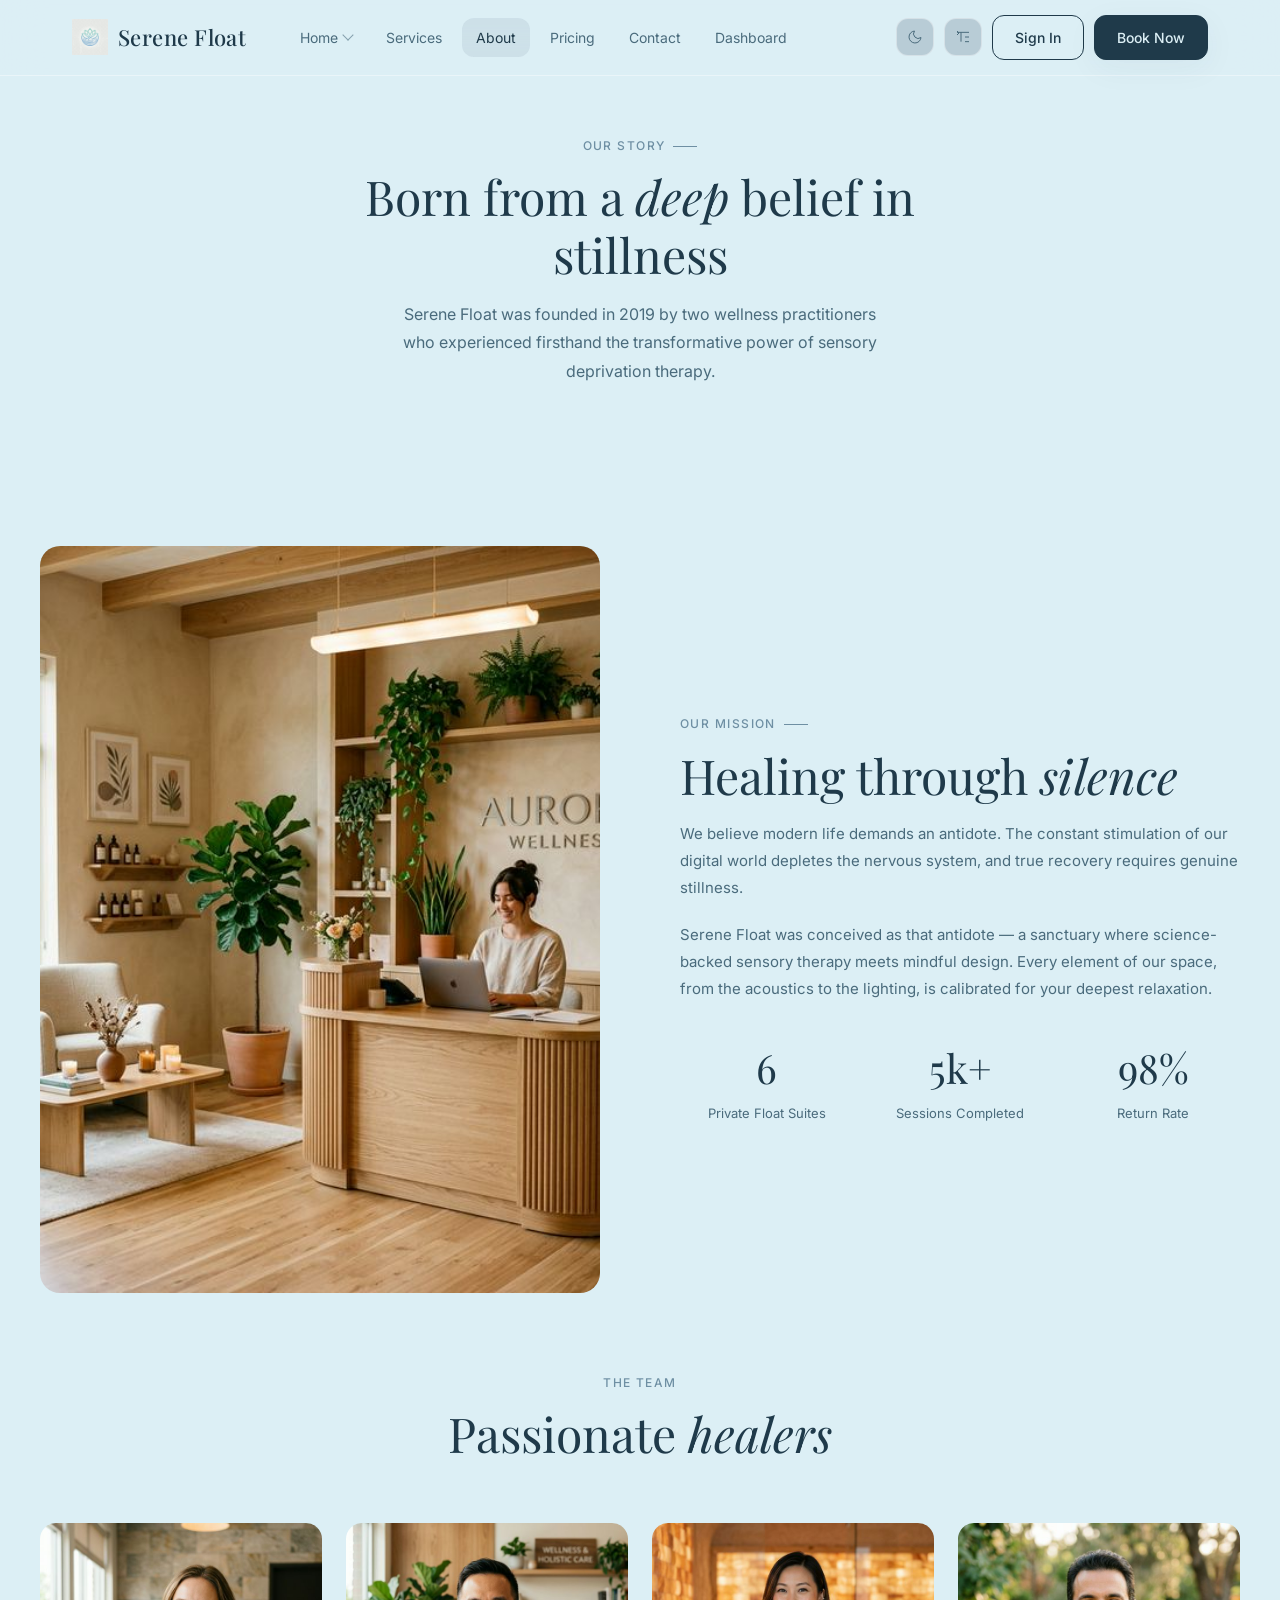
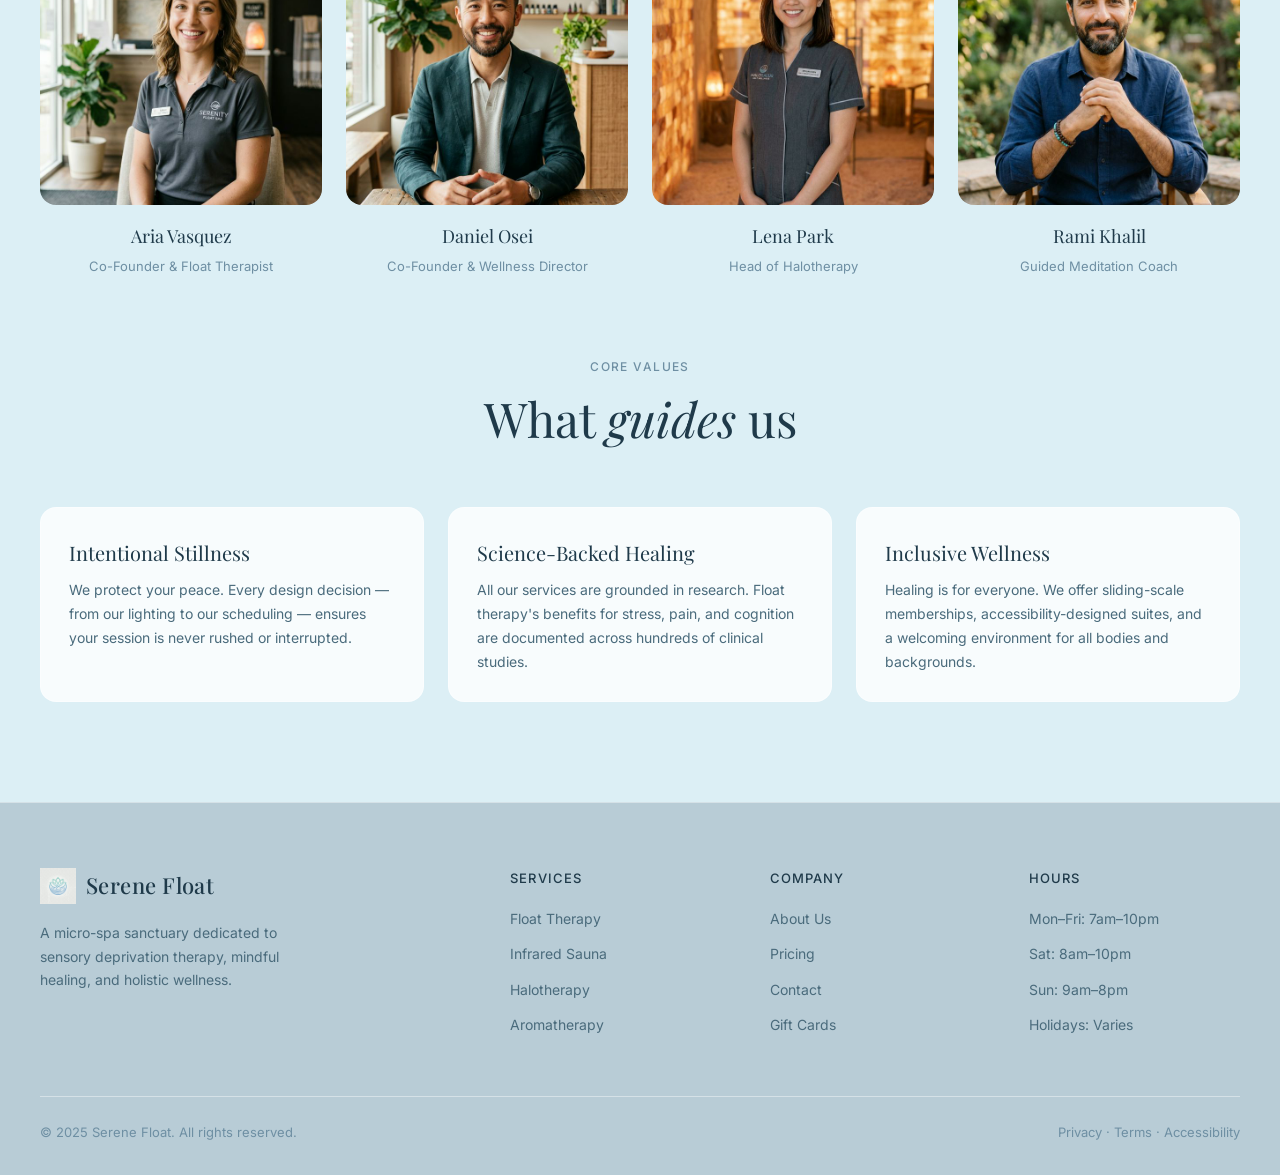
==== pages/about.html @ e2aed6a7 "first commit" ====
<!doctype html>
<html lang="en" data-theme="light" data-dir="ltr">
  <head>
    <meta charset="UTF-8" />
    <meta name="viewport" content="width=device-width, initial-scale=1.0" />
    <title>Serene Float — About</title>
    <link
      href="https://fonts.googleapis.com/css2?family=Playfair+Display:ital,wght@0,400;0,500;0,600;1,400&family=Inter:wght@300;400;500&family=Poppins:wght@300;400&display=swap"
      rel="stylesheet"
    />
    <link rel="stylesheet" href="../assets/css/style.css" />
    <link rel="stylesheet" href="../assets/css/dark-mode.css" />
    <link rel="stylesheet" href="../assets/css/rtl.css" />
  </head>
  <body>
    <header class="site-header" id="siteHeader">
      <nav class="nav-inner">
        <a class="logo" onclick="showPage('home')">
          <div class="logo-icon">
            <img src="../assets/images/logo.png" alt="Serene Float Logo" style="width: 100%; height: 100%; object-fit: contain;">
          </div>
          Serene Float
        </a>
        <div class="nav-links">
          <div class="nav-item dropdown">
            <a class="dropdown-toggle">Home</a>
            <div class="dropdown-menu">
              <a class="dropdown-link" href="../index.html">Home v1 (SPA)</a>
              <a class="dropdown-link" href="home-v2.html">Home v2 (Bento)</a>
            </div>
          </div>
          <a onclick="showPage('services')" data-page="services">Services</a>
          <a onclick="showPage('about')"class="active" data-page="about">About</a>
          <a onclick="showPage('pricing')" data-page="pricing">Pricing</a>
          <a onclick="showPage('contact')" data-page="contact">Contact</a>
          <a onclick="showPage('dashboard')" data-page="dashboard">Dashboard</a>
          <div class="mobile-nav-btns">
            <button onclick="showPage('auth-login')" class="btn btn-secondary">
              Sign In
            </button>
            <button onclick="showPage('auth-signup')" class="btn btn-primary">
              Book Now
            </button>
          </div>
        </div>
        <div class="nav-actions">
          <button
            class="icon-btn"
            onclick="toggleTheme()"
            title="Toggle theme"
            id="themeBtn"
          >
            <svg
              id="themeIcon"
              viewBox="0 0 24 24"
              fill="none"
              stroke="currentColor"
              stroke-width="1.5"
            >
              <path d="M21 12.79A9 9 0 1111.21 3 7 7 0 0021 12.79z" />
            </svg>
          </button>
          <button
            class="icon-btn"
            onclick="toggleRTL()"
            title="Toggle RTL"
            id="rtlBtn"
          >
            <svg
              viewBox="0 0 24 24"
              fill="none"
              stroke="currentColor"
              stroke-width="1.5"
            >
              <path d="M3 5h12M9 5v14M3 9l3-3-3-3M15 5h6M15 19h6M15 12h6" />
            </svg>
          </button>
          <a onclick="showPage('auth-login')" class="btn btn-secondary"
            >Sign In</a
          >
          <a onclick="showPage('auth-signup')" class="btn btn-primary"
            >Book Now</a
          >
        </div>
      </nav>
    </header>
    <div id="about" class="page active">
      <div class="page-hero">
        <div class="page-hero-inner">
          <div class="section-label" style="justify-content: center">
            Our Story
          </div>
          <h1 class="section-title">
            Born from a <em>deep</em> belief in stillness
          </h1>
          <p class="section-sub" style="margin: 0 auto">
            Serene Float was founded in 2019 by two wellness practitioners who
            experienced firsthand the transformative power of sensory
            deprivation therapy.
          </p>
        </div>
      </div>
      <section class="section">
        <div class="section-inner">
          <div class="about-story">
            <div class="about-image" style="background: none">
              <img
                src="../assets/images/about_story.png"
                alt="Reception Area"
                style="width: 100%; height: 100%; object-fit: cover"
              />
            </div>
            <div>
              <div class="section-label">Our Mission</div>
              <h2 class="section-title">Healing through <em>silence</em></h2>
              <p
                style="
                  color: var(--text-muted);
                  line-height: 1.8;
                  margin-bottom: 20px;
                "
              >
                We believe modern life demands an antidote. The constant
                stimulation of our digital world depletes the nervous system,
                and true recovery requires genuine stillness.
              </p>
              <p
                style="
                  color: var(--text-muted);
                  line-height: 1.8;
                  margin-bottom: 32px;
                "
              >
                Serene Float was conceived as that antidote — a sanctuary where
                science-backed sensory therapy meets mindful design. Every
                element of our space, from the acoustics to the lighting, is
                calibrated for your deepest relaxation.
              </p>
              <div
                style="
                  display: grid;
                  grid-template-columns: repeat(3, 1fr);
                  gap: 20px;
                "
              >
                <div style="text-align: center">
                  <div
                    style="
                      font-family: var(--font-display);
                      font-size: 40px;
                      color: var(--primary);
                    "
                  >
                    6
                  </div>
                  <div style="font-size: 13px; color: var(--text-muted)">
                    Private Float Suites
                  </div>
                </div>
                <div style="text-align: center">
                  <div
                    style="
                      font-family: var(--font-display);
                      font-size: 40px;
                      color: var(--primary);
                    "
                  >
                    5k+
                  </div>
                  <div style="font-size: 13px; color: var(--text-muted)">
                    Sessions Completed
                  </div>
                </div>
                <div style="text-align: center">
                  <div
                    style="
                      font-family: var(--font-display);
                      font-size: 40px;
                      color: var(--primary);
                    "
                  >
                    98%
                  </div>
                  <div style="font-size: 13px; color: var(--text-muted)">
                    Return Rate
                  </div>
                </div>
              </div>
            </div>
          </div>
          <!-- TEAM -->
          <div style="margin-top: 80px">
            <div class="section-header center">
              <div class="section-label">The Team</div>
              <h2 class="section-title">Passionate <em>healers</em></h2>
            </div>
            <div class="team-grid">
              <div class="team-card">
                <div class="team-avatar" style="background: none">
                  <img
                    src="../assets/images/team_aria.png"
                    alt="Aria Vasquez"
                    style="width: 100%; height: 100%; object-fit: cover"
                  />
                </div>
                <h4>Aria Vasquez</h4>
                <p>Co-Founder & Float Therapist</p>
              </div>
              <div class="team-card">
                <div class="team-avatar" style="background: none">
                  <img
                    src="../assets/images/team_daniel.png"
                    alt="Daniel Osei"
                    style="width: 100%; height: 100%; object-fit: cover"
                  />
                </div>
                <h4>Daniel Osei</h4>
                <p>Co-Founder & Wellness Director</p>
              </div>
              <div class="team-card">
                <div class="team-avatar" style="background: none">
                  <img
                    src="../assets/images/team_lena.png"
                    alt="Lena Park"
                    style="width: 100%; height: 100%; object-fit: cover"
                  />
                </div>
                <h4>Lena Park</h4>
                <p>Head of Halotherapy</p>
              </div>
              <div class="team-card">
                <div class="team-avatar" style="background: none">
                  <img
                    src="../assets/images/team_rami.png"
                    alt="Rami Khalil"
                    style="width: 100%; height: 100%; object-fit: cover"
                  />
                </div>
                <h4>Rami Khalil</h4>
                <p>Guided Meditation Coach</p>
              </div>
            </div>
          </div>
          <!-- VALUES -->
          <div style="margin-top: 80px">
            <div class="section-header center">
              <div class="section-label">Core Values</div>
              <h2 class="section-title">What <em>guides</em> us</h2>
            </div>
            <div class="values-grid">
              <div class="value-card">
                <h4>Intentional Stillness</h4>
                <p>
                  We protect your peace. Every design decision — from our
                  lighting to our scheduling — ensures your session is never
                  rushed or interrupted.
                </p>
              </div>
              <div class="value-card">
                <h4>Science-Backed Healing</h4>
                <p>
                  All our services are grounded in research. Float therapy's
                  benefits for stress, pain, and cognition are documented across
                  hundreds of clinical studies.
                </p>
              </div>
              <div class="value-card">
                <h4>Inclusive Wellness</h4>
                <p>
                  Healing is for everyone. We offer sliding-scale memberships,
                  accessibility-designed suites, and a welcoming environment for
                  all bodies and backgrounds.
                </p>
              </div>
            </div>
          </div>
        </div>
      </section>
    </div>
    <footer class="site-footer">
      <div class="footer-inner">
        <div class="footer-grid">
          <div class="footer-brand">
            <div class="logo">
              <div class="logo-icon">
                <a href="../index.html">
                  <img src="../assets/images/logo.png" alt="Serene Float Logo" style="width: 100%; height: 100%; object-fit: contain;">
                </a>
              </div>
              Serene Float
            </div>
            <p>
              A micro-spa sanctuary dedicated to sensory deprivation therapy,
              mindful healing, and holistic wellness.
            </p>
          </div>
          <div class="footer-col">
            <h5>Services</h5>
            <ul>
              <li><a onclick="showPage('services')">Float Therapy</a></li>
              <li><a onclick="showPage('services')">Infrared Sauna</a></li>
              <li><a onclick="showPage('services')">Halotherapy</a></li>
              <li><a onclick="showPage('services')">Aromatherapy</a></li>
            </ul>
          </div>
          <div class="footer-col">
            <h5>Company</h5>
            <ul>
              <li><a onclick="showPage('about')">About Us</a></li>
              <li><a onclick="showPage('pricing')">Pricing</a></li>
              <li><a onclick="showPage('contact')">Contact</a></li>
              <li><a href="#">Gift Cards</a></li>
            </ul>
          </div>
          <div class="footer-col">
            <h5>Hours</h5>
            <ul>
              <li><a href="#">Mon–Fri: 7am–10pm</a></li>
              <li><a href="#">Sat: 8am–10pm</a></li>
              <li><a href="#">Sun: 9am–8pm</a></li>
              <li><a href="#">Holidays: Varies</a></li>
            </ul>
          </div>
        </div>
        <div class="footer-bottom">
          <p>© 2025 Serene Float. All rights reserved.</p>
          <p style="font-size: 13px; color: var(--text-light)">
            Privacy · Terms · Accessibility
          </p>
        </div>
      </div>
    </footer>

    <script src="../assets/js/main.js"></script>
  </body>
</html>
---- assets/css/style.css ----
/* =========================================
   CSS VARIABLES & RESET
   ========================================= */
:root {
  --primary: #1f3a4a;
  --primary-dark: #0f2027;
  --secondary: #6e8fa3;
  --secondary-light: #b8ccd6;
  --accent-glow: #5fa8d3;
  --bg: #dceff5;
  --bg-alt: #b8ccd6;
  --surface: rgba(255, 255, 255, 0.788);
  --text: #1f3a4a;
  --text-muted: #4a6b7c;
  --text-light: #6e8fa3;
  --border: rgba(255, 255, 255, 0.4);
  --success: #9caf9c;
  --warning: #c7c9c7;
  --error: #c0645a;
  --radius: 16px;
  --radius-sm: 12px;
  --shadow: 0 8px 32px rgba(31, 58, 74, 0.05);
  --shadow-lg: 0 16px 48px rgba(31, 58, 74, 0.1);
  --glow: 0 0 20px rgba(95, 168, 211, 0.6);
  --transition: all 0.6s cubic-bezier(0.25, 0.8, 0.25, 1);
  --font-display: "Playfair Display", serif;
  --font-body: "Inter", sans-serif;
  --nav-h: 76px;
}

*,
*::before,
*::after {
  box-sizing: border-box;
  margin: 0;
  padding: 0;
}
html {
  scroll-behavior: smooth;
}
body {
  font-family: var(--font-body);
  background: var(--bg);
  color: var(--text);
  font-size: 15px;
  line-height: 1.7;
  transition:
    background 0.3s ease,
    color 0.3s ease;
}
img {
  display: block;
  max-width: 100%;
}
a {
  text-decoration: none;
  color: inherit;
}
ul {
  list-style: none;
}
button {
  font-family: var(--font-body);
  cursor: pointer;
  border: none;
  background: none;
}

/* =========================================
   PAGE SYSTEM
   ========================================= */
.page {
  display: none;
}
.page.active {
  display: block;
}
#auth-login.page.active,
#auth-signup.page.active,
#dashboard.page.active {
  display: flex;
}

/* =========================================
   HEADER & NAV
   ========================================= */
.site-header {
  position: fixed;
  top: 0;
  left: 0;
  right: 0;
  z-index: 100;
  height: var(--nav-h);
  background: var(--bg);
  border-bottom: 1px solid var(--border);
  display: flex;
  align-items: center;
  transition: var(--transition);
}
.site-header.scrolled {
  box-shadow: var(--shadow);
}
.nav-inner {
  max-width: 1200px;
  margin: 0 auto;
  padding: 0 32px;
  width: 100%;
  display: flex;
  align-items: center;
  gap: 40px;
}
.logo {
  display: flex;
  align-items: center;
  gap: 10px;
  font-family: var(--font-display);
  font-size: 22px;
  font-weight: 500;
  letter-spacing: 0.02em;
  color: var(--primary);
  white-space: nowrap;
}
.logo-icon {
  width: 36px;
  height: 36px;
  display: flex;
  align-items: center;
  justify-content: center;
  overflow: hidden;
}
.logo-icon svg {
  width: 20px;
  height: 20px;
  fill: white;
}
.nav-links {
  display: flex;
  align-items: center;
  gap: 6px;
  flex: 1;
}
.nav-links a {
  font-size: 14px;
  font-weight: 400;
  color: var(--text-muted);
  padding: 8px 14px;
  border-radius: var(--radius-sm);
  transition: var(--transition);
}
.nav-links a:hover,
.nav-links a.active {
  color: var(--primary);
  background: color-mix(in srgb, var(--primary) 8%, transparent);
}
.nav-actions {
  display: flex;
  align-items: center;
  gap: 10px;
  margin-left: auto;
}
.icon-btn {
  width: 38px;
  height: 38px;
  border-radius: var(--radius-sm);
  display: flex;
  align-items: center;
  justify-content: center;
  background: var(--bg-alt);
  border: 1px solid var(--border);
  color: var(--text-muted);
  transition: var(--transition);
  cursor: pointer;
}
.icon-btn:hover {
  color: var(--primary);
  border-color: var(--primary);
}
.icon-btn svg {
  width: 16px;
  height: 16px;
}
.btn {
  display: inline-flex;
  align-items: center;
  justify-content: center;
  gap: 8px;
  padding: 10px 22px;
  border-radius: var(--radius-sm);
  font-size: 14px;
  font-weight: 500;
  transition: var(--transition);
  cursor: pointer;
  white-space: nowrap;
}
.btn-primary {
  background: var(--primary);
  color: var(--bg);
  border: 1.5px solid var(--primary);
}
.btn-primary:hover {
  background: var(--primary-dark);
  border-color: var(--primary-dark);
  transform: translateY(-1px);
  box-shadow: 0 4px 16px color-mix(in srgb, var(--primary) 35%, transparent);
}
.btn-secondary {
  background: transparent;
  color: var(--primary);
  border: 1.5px solid var(--primary);
}
.btn-secondary:hover {
  background: color-mix(in srgb, var(--primary) 8%, transparent);
}

/* =========================================
   HERO
   ========================================= */
.hero {
  min-height: 100vh;
  display: flex;
  align-items: center;
  padding: calc(var(--nav-h) + 60px) 32px 80px;
  background: var(--bg);
  position: relative;
  overflow: hidden;
}
.hero::before {
  content: "";
  position: absolute;
  top: 0;
  right: 0;
  width: 55%;
  height: 100%;
  background: linear-gradient(
    135deg,
    color-mix(in srgb, var(--primary) 12%, transparent),
    color-mix(in srgb, var(--secondary) 8%, transparent)
  );
  clip-path: polygon(12% 0, 100% 0, 100% 100%, 0% 100%);
}
.hero-inner {
  max-width: 1200px;
  margin: 0 auto;
  width: 100%;
  display: grid;
  grid-template-columns: 1fr 1fr;
  gap: 80px;
  align-items: center;
  position: relative;
  z-index: 1;
}
.hero-label {
  display: inline-flex;
  align-items: center;
  gap: 8px;
  font-size: 12px;
  font-weight: 500;
  letter-spacing: 0.12em;
  text-transform: uppercase;
  color: var(--secondary);
  margin-bottom: 20px;
}
.hero-label::before {
  content: "";
  width: 24px;
  height: 1px;
  background: var(--secondary);
}
.hero h1 {
  font-family: var(--font-display);
  font-size: clamp(42px, 5vw, 68px);
  font-weight: 300;
  line-height: 1.1;
  letter-spacing: -0.01em;
  color: var(--text);
  margin-bottom: 24px;
}
.hero h1 em {
  font-style: italic;
  color: var(--primary);
}
.hero-desc {
  font-size: 16px;
  color: var(--text-muted);
  line-height: 1.8;
  max-width: 420px;
  margin-bottom: 36px;
}
.hero-actions {
  display: flex;
  gap: 12px;
  align-items: center;
}
.hero-visual {
  position: relative;
  display: flex;
  align-items: center;
  justify-content: center;
}
.float-pod {
  width: 100%;
  max-width: 480px;
  aspect-ratio: 4/3;
  border-radius: 24px;
  overflow: hidden;
  position: relative;
  box-shadow: var(--shadow-lg);
}
.float-pod-img {
  width: 100%;
  height: 100%;
  background: linear-gradient(
    160deg,
    #2c5f5f 0%,
    #4a7c7e 40%,
    #6ba3a5 70%,
    #c9a96e 100%
  );
  display: flex;
  align-items: center;
  justify-content: center;
}
.float-pod-img .pod-illustration {
  text-align: center;
  color: white;
}
.float-pod-img .pod-illustration svg {
  width: 80px;
  height: 80px;
  opacity: 0.9;
}
.float-pod-img .pod-illustration p {
  font-family: var(--font-display);
  font-size: 18px;
  margin-top: 12px;
  opacity: 0.85;
}
.hero-stats {
  position: absolute;
  bottom: -20px;
  left: -30px;
  background: var(--surface);
  border-radius: var(--radius);
  padding: 16px 20px;
  box-shadow: var(--shadow-lg);
  border: 1px solid var(--border);
  display: flex;
  gap: 24px;
}
.stat-item {
  text-align: center;
}
.stat-val {
  font-family: var(--font-display);
  font-size: 28px;
  font-weight: 500;
  color: var(--primary);
}
.stat-label {
  font-size: 11px;
  text-transform: uppercase;
  letter-spacing: 0.08em;
  color: var(--text-light);
}

/* =========================================
   SECTION COMMONS
   ========================================= */
.section {
  padding: 100px 32px;
}
.section-inner {
  max-width: 1200px;
  margin: 0 auto;
}
.section-label {
  font-size: 12px;
  font-weight: 500;
  letter-spacing: 0.12em;
  text-transform: uppercase;
  color: var(--secondary);
  margin-bottom: 12px;
  display: flex;
  align-items: center;
  gap: 8px;
}
.section-label::after {
  content: "";
  flex: 0 0 24px;
  height: 1px;
  background: var(--secondary);
}
.section-title {
  font-family: var(--font-display);
  font-size: clamp(30px, 4vw, 48px);
  font-weight: 300;
  line-height: 1.2;
  color: var(--text);
  margin-bottom: 16px;
}
.section-title em {
  font-style: italic;
  color: var(--primary);
}
.section-sub {
  font-size: 16px;
  color: var(--text-muted);
  max-width: 500px;
  line-height: 1.8;
}
.section-header {
  margin-bottom: 60px;
}
.section-header.center {
  text-align: center;
}
.section-header.center .section-label {
  justify-content: center;
}
.section-header.center .section-label::after {
  display: none;
}
.section-header.center .section-sub {
  margin: 0 auto;
}

/* =========================================
   SERVICES
   ========================================= */
.services-bg {
  background: var(--bg-alt);
}
.services-grid {
  display: grid;
  grid-template-columns: repeat(3, 1fr);
  gap: 24px;
}
.service-card {
  background: var(--surface);
  border-radius: var(--radius);
  padding: 36px 28px;
  border: 1px solid var(--border);
  transition: var(--transition);
  cursor: default;
}
.service-card:hover {
  transform: translateY(-4px);
  box-shadow: var(--shadow-lg);
  border-color: var(--primary);
}
.service-icon {
  width: 52px;
  height: 52px;
  border-radius: var(--radius-sm);
  background: color-mix(in srgb, var(--primary) 12%, transparent);
  display: flex;
  align-items: center;
  justify-content: center;
  margin-bottom: 20px;
}
.service-icon svg {
  width: 24px;
  height: 24px;
  stroke: var(--primary);
  fill: none;
  stroke-width: 1.5;
}
.service-card h3 {
  font-family: var(--font-display);
  font-size: 22px;
  font-weight: 400;
  margin-bottom: 10px;
}
.service-card p {
  font-size: 14px;
  color: var(--text-muted);
  line-height: 1.7;
  margin-bottom: 20px;
}
.service-price {
  font-family: var(--font-display);
  font-size: 26px;
  color: var(--primary);
}
.service-price span {
  font-family: var(--font-body);
  font-size: 13px;
  color: var(--text-light);
}

/* =========================================
   BENEFITS / HOW IT WORKS
   ========================================= */
.how-inner {
  display: grid;
  grid-template-columns: 1fr 1fr;
  gap: 80px;
  align-items: center;
}
.how-visual {
  position: relative;
}
.how-image {
  width: 100%;
  border-radius: 20px;
  overflow: hidden;
  background: linear-gradient(160deg, #1a3d3d, #4a7c7e, #7ab5b7);
  aspect-ratio: 3/4;
  display: flex;
  align-items: center;
  justify-content: center;
}
.how-image-inner {
  text-align: center;
  color: white;
}
.how-image-inner svg {
  width: 60px;
  height: 60px;
  opacity: 0.85;
}
.how-steps {
  display: flex;
  flex-direction: column;
  gap: 32px;
}
.step {
  display: flex;
  gap: 20px;
  align-items: flex-start;
}
.step-num {
  flex-shrink: 0;
  width: 40px;
  height: 40px;
  border-radius: 50%;
  background: var(--primary);
  color: var(--bg);
  display: flex;
  align-items: center;
  justify-content: center;
  font-family: var(--font-display);
  font-size: 18px;
  font-weight: 500;
}
.step-content h4 {
  font-family: var(--font-display);
  font-size: 20px;
  font-weight: 400;
  margin-bottom: 6px;
}
.step-content p {
  font-size: 14px;
  color: var(--text-muted);
  line-height: 1.7;
}

/* =========================================
   PRICING
   ========================================= */
.pricing-bg {
  background: var(--bg-alt);
}
.pricing-grid {
  display: grid;
  grid-template-columns: repeat(3, 1fr);
  gap: 24px;
}
.pricing-card {
  background: var(--surface);
  border-radius: var(--radius);
  padding: 40px 32px;
  border: 1px solid var(--border);
  transition: var(--transition);
  display: flex;
  flex-direction: column;
}
.pricing-card.popular {
  border-color: var(--primary);
  box-shadow:
    0 0 0 1px var(--primary),
    var(--shadow-lg);
  position: relative;
}
.popular-badge {
  position: absolute;
  top: -14px;
  left: 50%;
  transform: translateX(-50%);
  background: var(--primary);
  color: white;
  font-size: 11px;
  font-weight: 500;
  letter-spacing: 0.1em;
  text-transform: uppercase;
  padding: 5px 16px;
  border-radius: 20px;
}
.pricing-name {
  font-size: 13px;
  font-weight: 500;
  letter-spacing: 0.1em;
  text-transform: uppercase;
  color: var(--text-muted);
  margin-bottom: 12px;
}
.pricing-price {
  font-family: var(--font-display);
  font-size: 52px;
  font-weight: 300;
  color: var(--text);
  margin-bottom: 4px;
}
.pricing-price sup {
  font-size: 22px;
  vertical-align: top;
  margin-top: 12px;
  color: var(--text-muted);
}
.pricing-period {
  font-size: 13px;
  color: var(--text-light);
  margin-bottom: 28px;
}
.pricing-features {
  list-style: none;
  flex: 1;
  margin-bottom: 32px;
  display: flex;
  flex-direction: column;
  gap: 12px;
}
.pricing-features li {
  display: flex;
  gap: 10px;
  align-items: flex-start;
  font-size: 14px;
  color: var(--text-muted);
}
.pricing-features li svg {
  flex-shrink: 0;
  width: 16px;
  height: 16px;
  stroke: var(--primary);
  fill: none;
  stroke-width: 2;
  margin-top: 3px;
}
.pricing-card .btn {
  width: 100%;
}

/* =========================================
   TESTIMONIALS
   ========================================= */
.testimonials-grid {
  display: grid;
  grid-template-columns: repeat(3, 1fr);
  gap: 24px;
}
.testimonial {
  background: var(--surface);
  border-radius: var(--radius);
  padding: 28px;
  border: 1px solid var(--border);
}
.t-stars {
  color: var(--secondary);
  font-size: 14px;
  margin-bottom: 14px;
  letter-spacing: 2px;
}
.t-text {
  font-family: var(--font-display);
  font-size: 17px;
  font-weight: 300;
  line-height: 1.6;
  color: var(--text);
  margin-bottom: 20px;
  font-style: italic;
}
.t-author {
  display: flex;
  align-items: center;
  gap: 12px;
}
.t-avatar {
  width: 40px;
  height: 40px;
  border-radius: 50%;
  background: linear-gradient(135deg, var(--primary), var(--secondary));
  display: flex;
  align-items: center;
  justify-content: center;
  font-family: var(--font-display);
  font-size: 16px;
  color: white;
}
.t-name {
  font-weight: 500;
  font-size: 14px;
}
.t-role {
  font-size: 12px;
  color: var(--text-light);
}

/* =========================================
   CTA SECTION
   ========================================= */
.cta-section {
  padding: 100px 32px;
  background: linear-gradient(
    135deg,
    var(--primary) 0%,
    var(--primary-dark) 100%
  );
  text-align: center;
  position: relative;
  overflow: hidden;
}
.cta-section::before {
  content: "";
  position: absolute;
  top: -50%;
  left: -10%;
  width: 60%;
  height: 200%;
  background: rgba(255, 255, 255, 0.04);
  border-radius: 50%;
  transform: rotate(-15deg);
}
.cta-section .section-label {
  color: var(--secondary-light);
  justify-content: center;
}
.cta-section .section-label::after {
  background: var(--secondary-light);
}
.cta-section h2 {
  font-family: var(--font-display);
  font-size: clamp(32px, 5vw, 56px);
  font-weight: 300;
  color: white;
  margin-bottom: 20px;
}
.cta-section p {
  color: rgba(255, 255, 255, 0.75);
  font-size: 16px;
  max-width: 480px;
  margin: 0 auto 40px;
}
.cta-actions {
  display: flex;
  gap: 14px;
  justify-content: center;
}
.btn-white {
  background: var(--bg);
  color: var(--primary);
  border: 1.5px solid white;
}
.btn-white:hover {
  background: var(--secondary-light);
  border-color: var(--secondary-light);
}
.btn-outline-white {
  background: transparent;
  color: white;
  border: 1.5px solid rgba(255, 255, 255, 0.5);
}
.btn-outline-white:hover {
  background: rgba(255, 255, 255, 0.1);
  border-color: white;
}

/* =========================================
   FOOTER
   ========================================= */
.site-footer {
  background: var(--bg-alt);
  border-top: 1px solid var(--border);
  padding: 64px 32px 32px;
}
.footer-inner {
  max-width: 1200px;
  margin: 0 auto;
}
.footer-grid {
  display: grid;
  grid-template-columns: 2fr 1fr 1fr 1fr;
  gap: 48px;
  margin-bottom: 48px;
}
.footer-brand p {
  font-size: 14px;
  color: var(--text-muted);
  line-height: 1.7;
  margin-top: 16px;
  max-width: 260px;
}
.footer-col h5 {
  font-weight: 500;
  font-size: 13px;
  letter-spacing: 0.08em;
  text-transform: uppercase;
  margin-bottom: 16px;
  color: var(--text);
}
.footer-col ul li {
  margin-bottom: 10px;
}
.footer-col ul li a {
  font-size: 14px;
  color: var(--text-muted);
  transition: color 0.2s;
}
.footer-col ul li a:hover {
  color: var(--primary);
}
.footer-bottom {
  border-top: 1px solid var(--border);
  padding-top: 24px;
  display: flex;
  justify-content: space-between;
  align-items: center;
}
.footer-bottom p {
  font-size: 13px;
  color: var(--text-light);
}

/* =========================================
   SERVICES PAGE
   ========================================= */
.page-hero {
  padding: calc(var(--nav-h) + 60px) 32px 60px;
  background: var(--bg);
  text-align: center;
}
.page-hero-inner {
  max-width: 700px;
  margin: 0 auto;
}
.services-detail-grid {
  display: grid;
  grid-template-columns: 1fr 1fr;
  gap: 32px;
}
.service-detail-card {
  background: var(--surface);
  border-radius: var(--radius);
  overflow: hidden;
  border: 1px solid var(--border);
  transition: var(--transition);
}
.service-detail-card:hover {
  box-shadow: var(--shadow-lg);
}
.sdc-image {
  height: 180px;
  display: flex;
  align-items: center;
  justify-content: center;
  font-size: 48px;
}
.sdc-image.teal {
  background: linear-gradient(135deg, #2c5f5f, #4a7c7e);
}
.sdc-image.gold {
  background: linear-gradient(135deg, #8b6914, #c9a96e);
}
.sdc-image.sage {
  background: linear-gradient(135deg, #3d6b45, #6a9e72);
}
.sdc-image.blue {
  background: linear-gradient(135deg, #2c4a7e, #4a6fae);
}
.sdc-body {
  padding: 28px;
}
.sdc-body h3 {
  font-family: var(--font-display);
  font-size: 24px;
  font-weight: 400;
  margin-bottom: 10px;
}
.sdc-body p {
  font-size: 14px;
  color: var(--text-muted);
  line-height: 1.7;
  margin-bottom: 20px;
}
.sdc-meta {
  display: flex;
  gap: 20px;
  margin-bottom: 20px;
}
.sdc-meta span {
  font-size: 13px;
  color: var(--text-light);
  display: flex;
  align-items: center;
  gap: 5px;
}
.sdc-meta strong {
  color: var(--text);
}
.benefits-list {
  display: flex;
  flex-direction: column;
  gap: 8px;
  margin-bottom: 24px;
}
.benefits-list li {
  font-size: 13px;
  color: var(--text-muted);
  display: flex;
  gap: 8px;
}
.benefits-list li::before {
  content: "—";
  color: var(--secondary);
  flex-shrink: 0;
}

/* =========================================
   ABOUT PAGE
   ========================================= */
.about-story {
  display: grid;
  grid-template-columns: 1fr 1fr;
  gap: 80px;
  align-items: center;
}
.about-image {
  border-radius: 20px;
  overflow: hidden;
  background: linear-gradient(160deg, #1a3d3d, #4a7c7e);
  aspect-ratio: 3/4;
  display: flex;
  align-items: center;
  justify-content: center;
  color: white;
  text-align: center;
}
.team-grid {
  display: grid;
  grid-template-columns: repeat(4, 1fr);
  gap: 24px;
  margin-top: 60px;
}
.team-card {
  text-align: center;
}
.team-avatar {
  width: 100%;
  aspect-ratio: 1;
  border-radius: var(--radius);
  overflow: hidden;
  margin-bottom: 16px;
  background: linear-gradient(135deg, var(--primary), var(--secondary));
  display: flex;
  align-items: center;
  justify-content: center;
  font-family: var(--font-display);
  font-size: 32px;
  color: white;
}
.team-card h4 {
  font-family: var(--font-display);
  font-size: 18px;
  font-weight: 400;
  margin-bottom: 4px;
}
.team-card p {
  font-size: 13px;
  color: var(--text-light);
}
.values-grid {
  display: grid;
  grid-template-columns: repeat(3, 1fr);
  gap: 24px;
}
.value-card {
  padding: 28px;
  border-radius: var(--radius);
  background: var(--surface);
  border: 1px solid var(--border);
}
.value-card h4 {
  font-family: var(--font-display);
  font-size: 20px;
  font-weight: 400;
  margin-bottom: 8px;
  color: var(--primary);
}
.value-card p {
  font-size: 14px;
  color: var(--text-muted);
  line-height: 1.7;
}

/* =========================================
   CONTACT PAGE
   ========================================= */
.contact-grid {
  display: grid;
  grid-template-columns: 1fr 1fr;
  gap: 60px;
}
.contact-form-wrap {
  background: var(--surface);
  border-radius: var(--radius);
  padding: 40px;
  border: 1px solid var(--border);
}
.form-group {
  margin-bottom: 20px;
}
.form-group label {
  display: block;
  font-size: 13px;
  font-weight: 500;
  margin-bottom: 8px;
  color: var(--text);
}
.form-control {
  width: 100%;
  padding: 12px 16px;
  border: 1.5px solid var(--border);
  border-radius: var(--radius-sm);
  font-family: var(--font-body);
  font-size: 14px;
  background: var(--bg);
  color: var(--text);
  transition: border-color 0.2s;
}
.form-control:focus {
  outline: none;
  border-color: var(--primary);
}
textarea.form-control {
  resize: vertical;
  min-height: 120px;
}
.contact-info {
  display: flex;
  flex-direction: column;
  gap: 28px;
}
.contact-item {
  display: flex;
  gap: 16px;
  align-items: flex-start;
}
.contact-icon {
  width: 44px;
  height: 44px;
  flex-shrink: 0;
  border-radius: var(--radius-sm);
  background: color-mix(in srgb, var(--primary) 12%, transparent);
  display: flex;
  align-items: center;
  justify-content: center;
}
.contact-icon svg {
  width: 20px;
  height: 20px;
  stroke: var(--primary);
  fill: none;
  stroke-width: 1.5;
}
.contact-item h5 {
  font-weight: 500;
  margin-bottom: 4px;
}
.contact-item p {
  font-size: 14px;
  color: var(--text-muted);
}
.map-placeholder {
  border-radius: var(--radius);
  overflow: hidden;
  height: 240px;
  margin-top: 32px;
  background: linear-gradient(135deg, #c8d8d8, #a8c0c0);
  display: flex;
  align-items: center;
  justify-content: center;
  font-size: 14px;
  color: #567878;
  border: 1px solid var(--border);
}

/* =========================================
   AUTH PAGES
   ========================================= */
#auth-login,
#auth-signup {
  min-height: 100vh;
  flex-direction: column;
  align-items: center;
  justify-content: center;
  background: var(--bg-alt);
  padding: 32px;
}
.auth-header-bar {
  position: fixed;
  top: 16px;
  right: 24px;
  z-index: 200;
  display: flex;
  gap: 8px;
}
.auth-card {
  background: var(--surface);
  border-radius: 20px;
  padding: 40px;
  width: 100%;
  max-width: 440px;
  box-shadow: var(--shadow-lg);
  border: 1px solid var(--border);
}
.auth-card .logo {
  justify-content: center;
  margin-bottom: 8px;
}
.auth-title {
  text-align: center;
  font-family: var(--font-display);
  font-size: 28px;
  font-weight: 400;
  margin-bottom: 6px;
}
.auth-sub {
  text-align: center;
  font-size: 14px;
  color: var(--text-muted);
  margin-bottom: 28px;
}
.social-btns {
  display: flex;
  flex-direction: column;
  gap: 10px;
  margin-bottom: 20px;
}
.social-btn {
  display: flex;
  align-items: center;
  justify-content: center;
  gap: 10px;
  padding: 11px 16px;
  border-radius: var(--radius-sm);
  border: 1.5px solid var(--border);
  font-size: 14px;
  font-weight: 500;
  cursor: pointer;
  transition: var(--transition);
  background: var(--surface);
  color: var(--text);
  font-family: var(--font-body);
}
.social-btn:hover {
  border-color: var(--primary);
  background: var(--bg-alt);
}
.social-btn img,
.social-btn svg {
  width: 18px;
  height: 18px;
}
.auth-divider {
  display: flex;
  align-items: center;
  gap: 12px;
  margin: 20px 0;
}
.auth-divider::before,
.auth-divider::after {
  content: "";
  flex: 1;
  height: 1px;
  background: var(--border);
}
.auth-divider span {
  font-size: 12px;
  color: var(--text-light);
}
.pass-wrap {
  position: relative;
}
.eye-btn {
  position: absolute;
  right: 12px;
  top: 50%;
  transform: translateY(-50%);
  background: none;
  border: none;
  cursor: pointer;
  color: var(--text-muted);
  display: flex;
  padding: 4px;
}
.eye-btn svg {
  width: 18px;
  height: 18px;
}
.remember-row {
  display: flex;
  justify-content: space-between;
  align-items: center;
  margin-bottom: 20px;
  font-size: 13px;
}
.remember-row label {
  display: flex;
  align-items: center;
  gap: 8px;
  cursor: pointer;
  color: var(--text-muted);
}
.remember-row a {
  color: var(--primary);
}
.auth-footer {
  text-align: center;
  margin-top: 20px;
  font-size: 13px;
  color: var(--text-muted);
}
.auth-footer a {
  color: var(--primary);
  font-weight: 500;
}
.auth-card .btn {
  width: 100%;
  margin-bottom: 0;
}
.form-row {
  display: grid;
  grid-template-columns: 1fr 1fr;
  gap: 14px;
}

/* =========================================
   DASHBOARD
   ========================================= */
#dashboard {
  min-height: 100vh;
  flex-direction: row;
  background: var(--bg-alt);
}
.dash-sidebar {
  width: 260px;
  flex-shrink: 0;
  background: var(--surface);
  border-right: 1px solid var(--border);
  display: flex;
  flex-direction: column;
  position: sticky;
  top: 0;
  height: 100vh;
  overflow-y: auto;
}
.dash-logo {
  padding: 28px 24px 20px;
  border-bottom: 1px solid var(--border);
}
.dash-nav {
  flex: 1;
  padding: 20px 12px;
}
.dash-nav-section {
  margin-bottom: 24px;
}
.dash-nav-section h6 {
  font-size: 10px;
  font-weight: 600;
  letter-spacing: 0.12em;
  text-transform: uppercase;
  color: var(--text-light);
  padding: 0 12px;
  margin-bottom: 6px;
}
.dash-nav-link {
  display: flex;
  align-items: center;
  gap: 10px;
  padding: 10px 12px;
  border-radius: var(--radius-sm);
  font-size: 14px;
  color: var(--text-muted);
  cursor: pointer;
  transition: var(--transition);
  margin-bottom: 2px;
  width: 100%;
  background: none;
  border: none;
  font-family: var(--font-body);
  text-align: left;
}
.dash-nav-link svg {
  width: 18px;
  height: 18px;
  stroke: currentColor;
  fill: none;
  stroke-width: 1.5;
  flex-shrink: 0;
}
.dash-nav-link:hover {
  background: var(--bg-alt);
  color: var(--primary);
}
.dash-nav-link.active {
  background: color-mix(in srgb, var(--primary) 12%, transparent);
  color: var(--primary);
  font-weight: 500;
}
.dash-sidebar-footer {
  padding: 16px 12px;
  border-top: 1px solid var(--border);
}
.dash-user {
  display: flex;
  align-items: center;
  gap: 10px;
  padding: 10px 12px;
  border-radius: var(--radius-sm);
  cursor: pointer;
}
.dash-user-avatar {
  width: 36px;
  height: 36px;
  border-radius: 50%;
  flex-shrink: 0;
  background: linear-gradient(135deg, var(--primary), var(--secondary));
  display: flex;
  align-items: center;
  justify-content: center;
  font-family: var(--font-display);
  font-size: 15px;
  color: white;
}
.dash-user-name {
  font-size: 14px;
  font-weight: 500;
}
.dash-user-role {
  font-size: 11px;
  color: var(--text-light);
}
.logout-btn {
  display: flex;
  align-items: center;
  gap: 8px;
  padding: 10px 12px;
  border-radius: var(--radius-sm);
  font-size: 14px;
  color: var(--error);
  cursor: pointer;
  transition: var(--transition);
  width: 100%;
  background: none;
  border: none;
  font-family: var(--font-body);
}
.logout-btn:hover {
  background: color-mix(in srgb, var(--error) 10%, transparent);
}
.logout-btn svg {
  width: 16px;
  height: 16px;
  stroke: currentColor;
  fill: none;
  stroke-width: 1.5;
}

/* DASHBOARD MAIN */
.dash-main {
  flex: 1;
  display: flex;
  flex-direction: column;
  min-width: 0;
}
.dash-topbar {
  background: var(--surface);
  border-bottom: 1px solid var(--border);
  padding: 0 32px;
  height: 64px;
  display: flex;
  align-items: center;
  justify-content: space-between;
  position: sticky;
  top: 0;
  z-index: 10;
}
.dash-topbar-title {
  font-family: var(--font-display);
  font-size: 22px;
  font-weight: 400;
}
.dash-topbar-right {
  display: flex;
  align-items: center;
  gap: 12px;
}
.notif-btn {
  width: 38px;
  height: 38px;
  border-radius: var(--radius-sm);
  display: flex;
  align-items: center;
  justify-content: center;
  background: var(--bg-alt);
  border: 1px solid var(--border);
  cursor: pointer;
  position: relative;
  color: var(--text-muted);
  transition: var(--transition);
}
.notif-btn:hover {
  color: var(--primary);
  border-color: var(--primary);
}
.notif-btn svg {
  width: 18px;
  height: 18px;
  stroke: currentColor;
  fill: none;
  stroke-width: 1.5;
}
.notif-badge {
  position: absolute;
  top: 6px;
  right: 6px;
  width: 8px;
  height: 8px;
  border-radius: 50%;
  background: var(--error);
  border: 2px solid var(--surface);
}
.dash-profile-btn {
  display: flex;
  align-items: center;
  gap: 8px;
  cursor: pointer;
}
.dash-content {
  padding: 32px;
  flex: 1;
}

/* DASHBOARD PANEL */
.dash-panel {
  display: none;
}
.dash-panel.active {
  display: block;
}
.welcome-banner {
  background: linear-gradient(135deg, var(--primary), var(--primary-dark));
  border-radius: var(--radius);
  padding: 28px 32px;
  color: white;
  margin-bottom: 28px;
  display: flex;
  justify-content: space-between;
  align-items: center;
}
.welcome-banner h2 {
  font-family: var(--font-display);
  font-size: 26px;
  font-weight: 300;
  margin-bottom: 4px;
}
.welcome-banner p {
  font-size: 14px;
  opacity: 0.8;
}
.welcome-banner .btn-white {
  padding: 10px 20px;
  font-size: 13px;
}
.metrics-grid {
  display: grid;
  grid-template-columns: repeat(4, 1fr);
  gap: 16px;
  margin-bottom: 28px;
}
.metric-card {
  background: var(--surface);
  border-radius: var(--radius);
  padding: 20px;
  border: 1px solid var(--border);
}
.metric-card .metric-label {
  font-size: 12px;
  text-transform: uppercase;
  letter-spacing: 0.08em;
  color: var(--text-light);
  margin-bottom: 8px;
}
.metric-card .metric-val {
  font-family: var(--font-display);
  font-size: 32px;
  font-weight: 400;
  color: var(--text);
  margin-bottom: 4px;
}
.metric-card .metric-change {
  font-size: 12px;
}
.metric-card .metric-change.up {
  color: var(--success);
}
.metric-card .metric-change.down {
  color: var(--error);
}
.dash-two-col {
  display: grid;
  grid-template-columns: 1.6fr 1fr;
  gap: 20px;
  margin-bottom: 20px;
}
.dash-card {
  background: var(--surface);
  border-radius: var(--radius);
  border: 1px solid var(--border);
  overflow: hidden;
}
.dash-card-header {
  padding: 18px 22px;
  border-bottom: 1px solid var(--border);
  display: flex;
  justify-content: space-between;
  align-items: center;
}
.dash-card-header h4 {
  font-family: var(--font-display);
  font-size: 18px;
  font-weight: 400;
}
.dash-card-header a {
  font-size: 13px;
  color: var(--primary);
}
.dash-card-body {
  padding: 20px 22px;
}
.booking-list {
  display: flex;
  flex-direction: column;
  gap: 14px;
}
.booking-item {
  display: flex;
  align-items: center;
  gap: 14px;
}
.booking-time {
  width: 56px;
  text-align: center;
  flex-shrink: 0;
  background: color-mix(in srgb, var(--primary) 10%, transparent);
  border-radius: var(--radius-sm);
  padding: 8px;
}
.booking-time .bt {
  font-weight: 500;
  font-size: 15px;
  color: var(--primary);
  font-family: var(--font-display);
}
.booking-time .bd {
  font-size: 10px;
  color: var(--text-light);
  text-transform: uppercase;
}
.booking-info {
  flex: 1;
}
.booking-info h5 {
  font-size: 14px;
  font-weight: 500;
  margin-bottom: 2px;
}
.booking-info p {
  font-size: 12px;
  color: var(--text-muted);
}
.booking-status {
  font-size: 11px;
  font-weight: 500;
  padding: 4px 10px;
  border-radius: 20px;
  text-transform: uppercase;
  letter-spacing: 0.06em;
}
.status-confirmed {
  background: color-mix(in srgb, var(--success) 15%, transparent);
  color: var(--success);
}
.status-pending {
  background: color-mix(in srgb, var(--warning) 15%, transparent);
  color: #8b6914;
}
.wellness-score {
  text-align: center;
  padding: 20px;
}
.score-ring {
  width: 120px;
  height: 120px;
  margin: 0 auto 16px;
  position: relative;
}
.score-ring svg {
  width: 100%;
  height: 100%;
  transform: rotate(-90deg);
}
.score-ring circle.bg {
  fill: none;
  stroke: var(--bg-alt);
  stroke-width: 10;
}
.score-ring circle.val {
  fill: none;
  stroke: var(--primary);
  stroke-width: 10;
  stroke-linecap: round;
  stroke-dasharray: 302;
  stroke-dashoffset: 60;
  transition: stroke-dashoffset 1s ease;
}
.score-center {
  position: absolute;
  top: 50%;
  left: 50%;
  transform: translate(-50%, -50%);
  text-align: center;
}
.score-center .sv {
  font-family: var(--font-display);
  font-size: 28px;
  font-weight: 400;
  color: var(--primary);
}
.score-center .sl {
  font-size: 11px;
  color: var(--text-light);
}
.score-desc {
  font-size: 13px;
  color: var(--text-muted);
}
.wellness-bars {
  display: flex;
  flex-direction: column;
  gap: 10px;
  margin-top: 12px;
}

.w-bar-label {
  display: flex;
  justify-content: space-between;
  font-size: 12px;
  color: var(--text-muted);
  margin-bottom: 5px;
}
.w-bar-track {
  height: 6px;
  border-radius: 3px;
  background: var(--bg-alt);
  overflow: hidden;
}
.w-bar-fill {
  height: 100%;
  border-radius: 3px;
  background: linear-gradient(90deg, var(--primary), var(--secondary));
}
.visit-history {
  display: flex;
  flex-direction: column;
  gap: 12px;
}
.visit-item {
  display: flex;
  gap: 14px;
  align-items: center;
}
.visit-dot {
  width: 10px;
  height: 10px;
  border-radius: 50%;
  background: var(--primary);
  flex-shrink: 0;
}
.visit-info {
  flex: 1;
}
.visit-info h5 {
  font-size: 14px;
  font-weight: 500;
  margin-bottom: 2px;
}
.visit-info p {
  font-size: 12px;
  color: var(--text-muted);
}
.visit-badge {
  font-size: 11px;
  padding: 4px 10px;
  border-radius: 20px;
  background: var(--bg-alt);
  color: var(--text-light);
}

/* BOOKING PANEL */
.booking-calendar-grid {
  display: grid;
  grid-template-columns: 1fr 1fr;
  gap: 24px;
}
.calendar-widget {
  background: var(--surface);
  border-radius: var(--radius);
  border: 1px solid var(--border);
  padding: 24px;
}
.cal-header {
  display: flex;
  justify-content: space-between;
  align-items: center;
  margin-bottom: 20px;
}
.cal-header h4 {
  font-family: var(--font-display);
  font-size: 20px;
}
.cal-nav {
  display: flex;
  gap: 8px;
}
.cal-nav button {
  width: 32px;
  height: 32px;
  border-radius: var(--radius-sm);
  background: var(--bg-alt);
  border: 1px solid var(--border);
  cursor: pointer;
  display: flex;
  align-items: center;
  justify-content: center;
  color: var(--text-muted);
}
.cal-days-header {
  display: grid;
  grid-template-columns: repeat(7, 1fr);
  margin-bottom: 8px;
}
.cal-days-header span {
  text-align: center;
  font-size: 11px;
  font-weight: 500;
  color: var(--text-light);
  text-transform: uppercase;
  padding: 4px;
}
.cal-days {
  display: grid;
  grid-template-columns: repeat(7, 1fr);
  gap: 4px;
}
.cal-day {
  aspect-ratio: 1;
  display: flex;
  align-items: center;
  justify-content: center;
  font-size: 13px;
  border-radius: var(--radius-sm);
  cursor: pointer;
  transition: var(--transition);
  color: var(--text-muted);
}
.cal-day:hover {
  background: var(--bg-alt);
  color: var(--primary);
}
.cal-day.today {
  background: var(--primary);
  color: var(--bg);
  font-weight: 500;
}
.cal-day.selected {
  background: color-mix(in srgb, var(--primary) 20%, transparent);
  color: var(--primary);
  border: 1.5px solid var(--primary);
}
.cal-day.other-month {
  color: var(--text-light);
  opacity: 0.5;
}
.cal-day.has-booking::after {
  content: "";
  display: block;
  width: 4px;
  height: 4px;
  border-radius: 50%;
  background: var(--secondary);
  position: absolute;
  bottom: 3px;
}
.cal-day {
  position: relative;
}
.time-slots {
  background: var(--surface);
  border-radius: var(--radius);
  border: 1px solid var(--border);
  padding: 24px;
}
.time-slots h4 {
  font-family: var(--font-display);
  font-size: 20px;
  margin-bottom: 16px;
}
.time-grid {
  display: grid;
  grid-template-columns: repeat(3, 1fr);
  gap: 8px;
  margin-bottom: 24px;
}
.time-slot {
  padding: 10px;
  text-align: center;
  border-radius: var(--radius-sm);
  border: 1.5px solid var(--border);
  font-size: 13px;
  cursor: pointer;
  transition: var(--transition);
}
.time-slot:hover {
  border-color: var(--primary);
  color: var(--primary);
}
.time-slot.selected {
  background: var(--primary);
  border-color: var(--primary);
  color: var(--bg);
}
.time-slot.unavailable {
  opacity: 0.4;
  cursor: not-allowed;
  background: var(--bg-alt);
}
.booking-form-section {
  margin-top: 24px;
}
.booking-form-section h4 {
  font-family: var(--font-display);
  font-size: 20px;
  margin-bottom: 20px;
}

/* MEMBERSHIP PANEL */
.membership-cards {
  display: grid;
  grid-template-columns: repeat(3, 1fr);
  gap: 20px;
  margin-bottom: 32px;
}
.membership-card {
  background: var(--surface);
  border-radius: var(--radius);
  border: 1px solid var(--border);
  padding: 28px;
  position: relative;
  transition: var(--transition);
}
.membership-card.active-plan {
  border-color: var(--primary);
  box-shadow: 0 0 0 1px var(--primary);
}
.active-plan-badge {
  position: absolute;
  top: -12px;
  left: 50%;
  transform: translateX(-50%);
  background: var(--secondary);
  color: white;
  font-size: 11px;
  font-weight: 500;
  padding: 4px 14px;
  border-radius: 20px;
  text-transform: uppercase;
  letter-spacing: 0.08em;
}
.membership-card h3 {
  font-family: var(--font-display);
  font-size: 22px;
  font-weight: 400;
  margin-bottom: 6px;
}
.membership-card .m-price {
  font-family: var(--font-display);
  font-size: 40px;
  font-weight: 300;
  color: var(--primary);
  margin-bottom: 4px;
}
.membership-card .m-period {
  font-size: 13px;
  color: var(--text-light);
  margin-bottom: 20px;
}
.membership-card ul {
  display: flex;
  flex-direction: column;
  gap: 10px;
  margin-bottom: 24px;
}
.membership-card ul li {
  font-size: 13px;
  color: var(--text-muted);
  display: flex;
  gap: 8px;
  align-items: center;
}
.membership-card ul li svg {
  width: 14px;
  height: 14px;
  stroke: var(--primary);
  fill: none;
  stroke-width: 2;
  flex-shrink: 0;
}

/* WAIVER PANEL */
.waiver-wrap {
  max-width: 760px;
  margin: 0 auto;
}
.waiver-card {
  background: var(--surface);
  border-radius: var(--radius);
  border: 1px solid var(--border);
  padding: 36px;
}
.waiver-card h3 {
  font-family: var(--font-display);
  font-size: 26px;
  font-weight: 400;
  margin-bottom: 6px;
}
.waiver-card .waiver-sub {
  font-size: 14px;
  color: var(--text-muted);
  margin-bottom: 28px;
}
.waiver-section {
  margin-bottom: 24px;
}
.waiver-section h5 {
  font-weight: 600;
  font-size: 14px;
  margin-bottom: 8px;
  color: var(--text);
}
.waiver-section p {
  font-size: 13px;
  color: var(--text-muted);
  line-height: 1.7;
}
.waiver-scroll {
  max-height: 200px;
  overflow-y: auto;
  border: 1px solid var(--border);
  border-radius: var(--radius-sm);
  padding: 16px;
  background: var(--bg-alt);
  margin-bottom: 20px;
}
.waiver-checks {
  display: flex;
  flex-direction: column;
  gap: 12px;
  margin-bottom: 24px;
}
.waiver-check {
  display: flex;
  gap: 10px;
  align-items: flex-start;
  font-size: 14px;
  color: var(--text-muted);
  cursor: pointer;
}
.waiver-check input {
  margin-top: 3px;
  accent-color: var(--primary);
}
.signature-pad {
  border: 1.5px dashed var(--border);
  border-radius: var(--radius-sm);
  height: 120px;
  margin-bottom: 12px;
  display: flex;
  align-items: center;
  justify-content: center;
  background: var(--bg-alt);
  cursor: crosshair;
  position: relative;
}
.signature-pad canvas {
  width: 100%;
  height: 100%;
}
.signature-hint {
  font-size: 12px;
  color: var(--text-light);
  text-align: center;
  margin-bottom: 20px;
}

/* WELLNESS HISTORY PANEL */
.history-timeline {
  display: flex;
  flex-direction: column;
  gap: 0;
}
.history-item {
  display: flex;
  gap: 20px;
  padding: 20px 0;
  border-bottom: 1px solid var(--border);
}
.history-date {
  width: 80px;
  flex-shrink: 0;
  text-align: center;
}
.history-date .hd-day {
  font-family: var(--font-display);
  font-size: 32px;
  font-weight: 300;
  color: var(--primary);
  line-height: 1;
}
.history-date .hd-month {
  font-size: 11px;
  text-transform: uppercase;
  letter-spacing: 0.08em;
  color: var(--text-light);
}
.history-content {
  flex: 1;
}
.history-content h4 {
  font-family: var(--font-display);
  font-size: 18px;
  font-weight: 400;
  margin-bottom: 4px;
}
.history-content p {
  font-size: 13px;
  color: var(--text-muted);
  margin-bottom: 10px;
}
.history-tags {
  display: flex;
  gap: 8px;
  flex-wrap: wrap;
}
.h-tag {
  font-size: 11px;
  padding: 3px 10px;
  border-radius: 20px;
  background: var(--bg-alt);
  color: var(--text-muted);
}
.history-rating {
  text-align: right;
}
.h-stars {
  color: var(--secondary);
  font-size: 14px;
}
.h-dur {
  font-size: 12px;
  color: var(--text-light);
  margin-top: 4px;
}

/* =========================================
   RESPONSIVE
   ========================================= */
@media (max-width: 900px) {
  .hero-inner,
  .how-inner,
  .about-story,
  .contact-grid {
    grid-template-columns: 1fr;
    gap: 40px;
  }
  .services-grid,
  .testimonials-grid,
  .pricing-grid,
  .footer-grid,
  .services-detail-grid,
  .team-grid,
  .values-grid {
    grid-template-columns: 1fr 1fr;
  }
  .metrics-grid {
    grid-template-columns: 1fr 1fr;
  }
  .dash-two-col {
    grid-template-columns: 1fr;
  }
  .booking-calendar-grid {
    grid-template-columns: 1fr;
  }
  .membership-cards {
    grid-template-columns: 1fr;
  }
  .hero-stats {
    position: static;
    margin-top: 24px;
  }
}

.mobile-nav-btns {
  display: none;
}

@media (max-width: 768px) {
  .nav-links {
    position: fixed;
    top: var(--nav-h);
    left: 0;
    right: 0;
    background: var(--bg);
    backdrop-filter: blur(20px);
    -webkit-backdrop-filter: blur(20px);
    flex-direction: column;
    align-items: stretch;
    padding: 24px;
    border-bottom: 1px solid var(--border);
    transform: translateY(-100%);
    opacity: 0;
    pointer-events: none;
    transition: var(--transition);
  }
  .nav-links.mobile-open {
    transform: translateY(0);
    opacity: 1;
    pointer-events: auto;
  }
  .nav-links a {
    width: 100%;
    text-align: left;
    padding: 12px 16px;
  }
  .nav-inner {
    gap: 12px;
  }
  .mobile-toggle {
    display: flex;
    order: 3;
    margin-left: 4px;
  }
  .nav-actions {
    margin-left: auto;
    order: 2;
    gap: 8px;
  }
  .nav-actions .btn {
    display: none;
  } /* Hide standard buttons on mobile interface */

  .mobile-nav-btns {
    display: flex;
    flex-direction: column;
    gap: 12px;
    width: 100%;
    margin-top: 16px;
    padding-top: 16px;
    border-top: 1px solid var(--border);
  }
  .mobile-nav-btns .btn {
    width: 100%;
    justify-content: center;
  }

  .dash-sidebar {
    position: fixed;
    left: -280px;
    top: 0;
    bottom: 0;
    width: 280px;
    z-index: 1000;
    transition: var(--transition);
  }
  .dash-sidebar.mobile-open {
    left: 0;
    box-shadow: var(--shadow-lg);
  }
  .dash-mobile-toggle {
    display: flex;
  }
}

@media (min-width: 769px) {
  .mobile-toggle,
  .dash-mobile-toggle {
    display: none !important;
  }
}

@media (max-width: 600px) {
  .nav-inner {
    padding: 0 16px;
  }
  .section {
    padding: 60px 16px;
  }
  .hero {
    padding: calc(var(--nav-h) + 40px) 20px 60px;
  }
  .services-grid,
  .testimonials-grid,
  .pricing-grid,
  .footer-grid,
  .services-detail-grid,
  .team-grid,
  .values-grid {
    grid-template-columns: 1fr;
  }
  .metrics-grid {
    grid-template-columns: 1fr;
  }
  .dash-topbar {
    padding: 0 16px;
  }
  .dash-content {
    padding: 20px 16px;
  }
  .form-row {
    grid-template-columns: 1fr;
  }
  .hero h1 {
    font-size: 36px;
  }
  .section-title {
    font-size: 28px;
  }
  .history-item {
    flex-direction: column;
    gap: 8px;
  }
  .history-rating {
    text-align: left;
  }
}

/* =========================================
   ANIMATIONS
   ========================================= */
@keyframes fadeUp {
  from {
    opacity: 0;
    transform: translateY(24px);
  }
  to {
    opacity: 1;
    transform: translateY(0);
  }
}
.fade-up {
  animation: fadeUp 0.7s ease forwards;
}
.fade-up-1 {
  animation-delay: 0.1s;
  opacity: 0;
}
.fade-up-2 {
  animation-delay: 0.2s;
  opacity: 0;
}
.fade-up-3 {
  animation-delay: 0.3s;
  opacity: 0;
}
.fade-up-4 {
  animation-delay: 0.4s;
  opacity: 0;
}

/* Scrollbar */
::-webkit-scrollbar {
  width: 6px;
}
::-webkit-scrollbar-track {
  background: transparent;
}
::-webkit-scrollbar-thumb {
  background: var(--border);
  border-radius: 3px;
}
/* Glassmorphism Classes */
.service-card,
.pricing-card,
.auth-card,
.dash-sidebar,
.dash-topbar,
.dash-card,
.calendar-widget,
.time-slots,
.membership-card,
.waiver-card,
.testimonial {
  backdrop-filter: blur(16px);
  -webkit-backdrop-filter: blur(16px);
  background: var(--surface);
  border: 1px solid var(--border);
}

.site-header {
  background: rgba(220, 239, 245, 0.6) !important;
  backdrop-filter: blur(20px);
  -webkit-backdrop-filter: blur(20px);
}
[data-theme="dark"] .site-header {
  background: rgba(15, 32, 39, 0.7) !important;
}

/* Animations and Glow */
.btn-primary {
  box-shadow: var(--shadow);
  transition: all 0.5s ease;
}
.btn-primary:hover {
  box-shadow: var(--glow);
  transform: translateY(-2px);
}

/* Water Ripple Hover effect */
.service-card:hover,
.pricing-card:hover,
.dash-card:hover {
  transform: translateY(-4px);
  box-shadow: 0 12px 40px rgba(95, 168, 211, 0.15);
  border-color: rgba(95, 168, 211, 0.4);
}
[data-theme="dark"] .dash-card,
[data-theme="dark"] .card-gradient {
  background: linear-gradient(135deg, #203a43, #2c5364);
}

#toast-notification {
  position: fixed;
  bottom: 32px;
  right: 32px;
  background: var(--surface);
  color: var(--text);
  padding: 14px 28px;
  border-radius: var(--radius-sm);
  box-shadow: var(--shadow-lg);
  border: 1px solid var(--border);
  backdrop-filter: blur(16px);
  -webkit-backdrop-filter: blur(16px);
  z-index: 9999;
  transform: translateY(150px) scale(0.9);
  opacity: 0;
  transition: all 0.5s cubic-bezier(0.25, 0.8, 0.25, 1);
  font-family: var(--font-body);
  font-weight: 500;
  font-size: 14px;
  pointer-events: none;
}
#toast-notification.show {
  transform: translateY(0) scale(1);
  opacity: 1;
}

/* =========================================
   HOME V2 & BENTO GRID
   ========================================= */
.bento-grid {
  display: grid;
  grid-template-columns: repeat(4, 1fr);
  grid-template-rows: repeat(2, 300px);
  gap: 24px;
  margin-top: 48px;
}

.bento-item {
  position: relative;
  border-radius: var(--radius-lg);
  overflow: hidden;
  background: var(--surface);
  border: 1px solid var(--border);
  transition: all 0.5s cubic-bezier(0.4, 0, 0.2, 1);
  backdrop-filter: blur(12px);
  -webkit-backdrop-filter: blur(12px);
}

.bento-item:hover {
  transform: scale(1.02);
  border-color: var(--primary);
  box-shadow: var(--glow);
}

.bento-item.large {
  grid-column: span 2;
  grid-row: span 2;
}

.bento-item.medium {
  grid-column: span 2;
}

.bento-img {
  width: 100%;
  height: 100%;
  object-fit: cover;
  transition: transform 0.8s ease;
}

.bento-item:hover .bento-img {
  transform: scale(1.1);
}

.bento-overlay {
  position: absolute;
  inset: 0;
  background: linear-gradient(to top, rgba(0,0,0,0.8), transparent 70%);
  display: flex;
  flex-direction: column;
  justify-content: flex-end;
  padding: 32px;
  color: white;
}

.bento-overlay h3 {
  font-family: var(--font-display);
  font-size: 24px;
  margin-bottom: 8px;
}

.bento-overlay p {
  font-size: 14px;
  opacity: 0.8;
  max-width: 250px;
}

.hero-v2 {
  min-height: 100vh;
  display: flex;
  align-items: center;
  position: relative;
  padding-top: 100px;
  overflow: hidden;
}

.hero-v2 h1 {
  font-size: clamp(42px, 8vw, 72px);
  line-height: 1.1;
  margin-bottom: 24px;
}

.hero-v2 .hero-desc {
  font-size: 18px;
  margin-bottom: 40px;
  max-width: 540px;
}

.hero-v2-bg {
  position: absolute;
  inset: 0;
  z-index: -1;
}

.hero-v2-bg img {
  width: 100%;
  height: 100%;
  object-fit: cover;
}

.hero-v2-bg::after {
  content: '';
  position: absolute;
  inset: 0;
  background: linear-gradient(to right, var(--bg) 40%, transparent);
}

.benefit-card {
  padding: 40px;
  text-align: center;
  border-top: 4px solid var(--primary);
  background: var(--surface);
  border-radius: var(--radius-lg);
  display: flex;
  flex-direction: column;
  align-items: center;
  transition: transform 0.3s ease;
}

.benefit-card:hover {
  transform: translateY(-8px);
}

.benefit-icon {
  width: 48px;
  height: 48px;
  margin-bottom: 24px;
  color: var(--primary);
  opacity: 0.8;
}

/* Animations */
.reveal {
  opacity: 0;
  transform: translateY(30px);
  transition: all 0.8s ease-out;
}

.reveal.active {
  opacity: 1;
  transform: translateY(0);
}

@media (max-width: 900px) {
  .bento-grid {
    grid-template-columns: repeat(2, 1fr);
    grid-template-rows: auto;
  }
}

@media (max-width: 600px) {
  .bento-grid {
    grid-template-columns: 1fr;
    gap: 16px;
  }
  .bento-item.large, .bento-item.medium {
    grid-column: span 1;
  }
  .hero-v2 {
    padding-top: 80px;
    text-align: center;
    min-height: auto;
    padding-bottom: 60px;
  }
  .hero-v2 h1 {
    font-size: clamp(32px, 12vw, 42px) !important;
    margin-bottom: 16px;
    max-width: 100%;
    margin-left: auto;
    margin-right: auto;
  }
  .hero-v2 .hero-desc {
    font-size: 16px !important;
    margin-bottom: 24px !important;
    padding: 0 10px;
    max-width: 100%;
    margin-left: auto;
    margin-right: auto;
  }
  .hero-v2 .hero-actions {
    flex-direction: column;
    width: 100%;
    gap: 12px;
  }
  .hero-v2 .hero-actions .btn {
    width: 100%;
  }
  .hero-v2-bg::after {
    background: linear-gradient(to top, var(--bg) 60%, transparent);
  }
}
/* =========================================
   DROPDOWN NAVIGATION
   ========================================= */
.nav-item.dropdown {
  position: relative;
  display: flex;
  align-items: center;
}

.dropdown-toggle {
  display: flex;
  align-items: center;
  gap: 6px;
  cursor: pointer;
  padding: 8px 14px;
  border-radius: var(--radius-sm);
  color: var(--text-muted);
  font-size: 14px;
  transition: all 0.3s ease;
}

.dropdown-toggle::after {
  content: '';
  width: 8px;
  height: 8px;
  border-right: 1.5px solid currentColor;
  border-bottom: 1.5px solid currentColor;
  transform: translateY(-2px) rotate(45deg);
  transition: transform 0.3s ease;
  opacity: 0.6;
}

.nav-item.dropdown:hover .dropdown-toggle {
  color: var(--primary);
  background: var(--bg-alt);
}

.nav-item.dropdown:hover .dropdown-toggle::after {
  transform: translateY(1px) rotate(225deg);
}

.dropdown-menu {
  position: absolute;
  top: 100%;
  left: 0;
  min-width: 180px;
  background: var(--surface);
  backdrop-filter: blur(20px);
  -webkit-backdrop-filter: blur(20px);
  border: 1px solid var(--border);
  border-radius: var(--radius-md);
  padding: 12px 8px;
  margin-top: 10px;
  opacity: 0;
  visibility: hidden;
  transform: translateY(10px);
  transition: all 0.4s cubic-bezier(0.165, 0.84, 0.44, 1);
  box-shadow: var(--shadow-lg);
  z-index: 1000;
}

.nav-item.dropdown:hover .dropdown-menu {
  opacity: 1;
  visibility: visible;
  transform: translateY(0);
}

.dropdown-link {
  display: block;
  padding: 10px 16px;
  border-radius: var(--radius-sm);
  color: var(--text-muted);
  font-size: 14px;
  transition: all 0.3s ease;
  white-space: nowrap;
  text-decoration: none;
  cursor: pointer;
}

.dropdown-link:hover {
  background: var(--bg-alt);
  color: var(--primary);
  padding-left: 20px;
}

/* Mobile Dropdown adjustment */
@media (max-width: 900px) {
  .nav-item.dropdown {
    flex-direction: column;
    align-items: flex-start;
    width: 100%;
  }
  .dropdown-toggle {
    width: 100%;
    justify-content: space-between;
    padding: 12px 20px;
  }
  .dropdown-menu {
    position: static;
    opacity: 1;
    visibility: visible;
    transform: none;
    box-shadow: none;
    background: transparent;
    border: none;
    padding: 0 0 0 20px;
    margin-top: 0;
    width: 100%;
    display: none; /* Toggle this via JS if needed, or just show it */
  }
  .nav-links.mobile-open .dropdown-menu {
    display: block;
  }
  .dropdown-link {
    padding: 10px 20px;
  }
}
---- assets/css/dark-mode.css ----
[data-theme="dark"] {
  --primary: #ebeef0;
  --primary-dark: #0F2027;
  --secondary: #6E8FA3;
  --secondary-light: #B8CCD6;
  --accent-glow: #5FA8D3;
  --bg: #0F2027;
  --bg-alt: #162C36;
  --surface: rgba(32, 58, 67, 0.788);
  --text: #DCEFF5;
  --text-muted: #9CAF9C;
  --text-light: #6E8FA3;
  --border: rgba(95, 168, 211, 0.15);
  --shadow: 0 8px 32px rgba(0, 0, 0, 0.5);
  --shadow-lg: 0 16px 48px rgba(0, 0, 0, 0.7);
  --glow: 0 0 24px rgba(95, 168, 211, 0.4);
}
---- assets/css/rtl.css ----
/* RTL Styles */
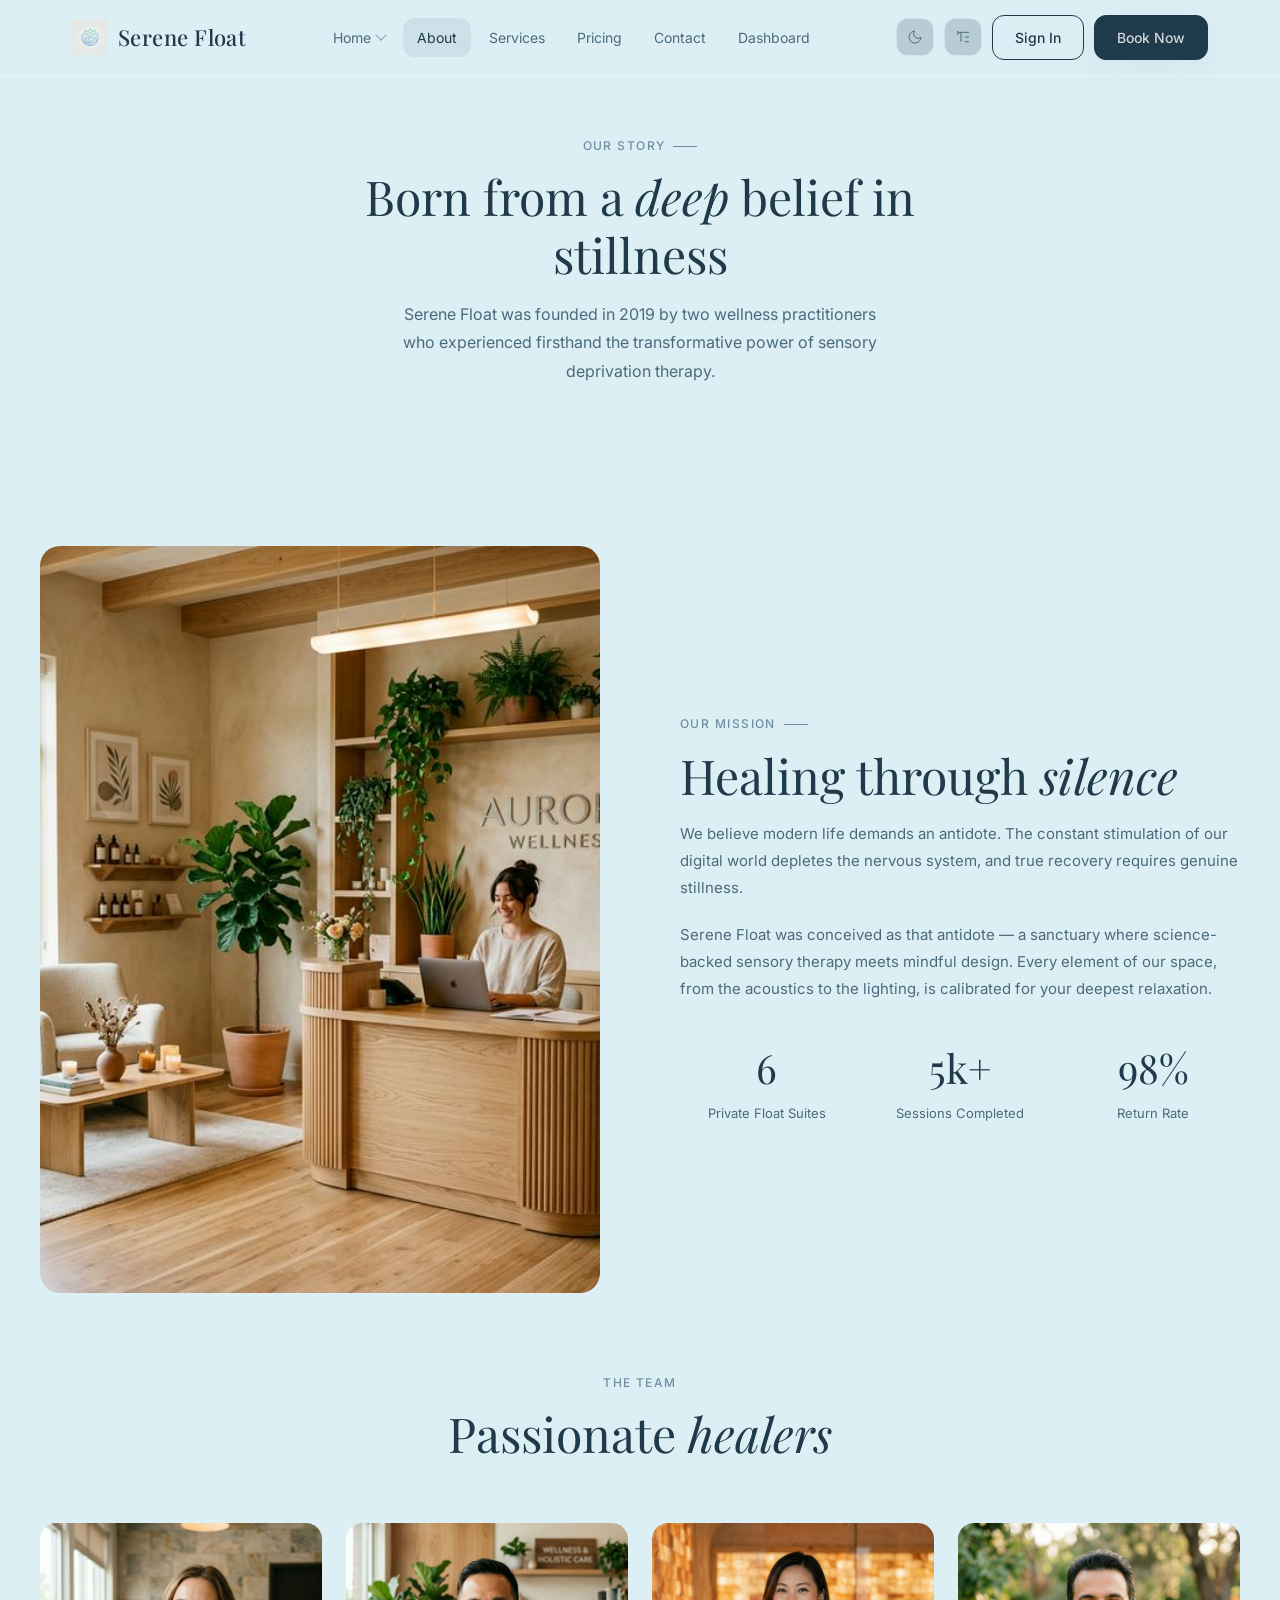
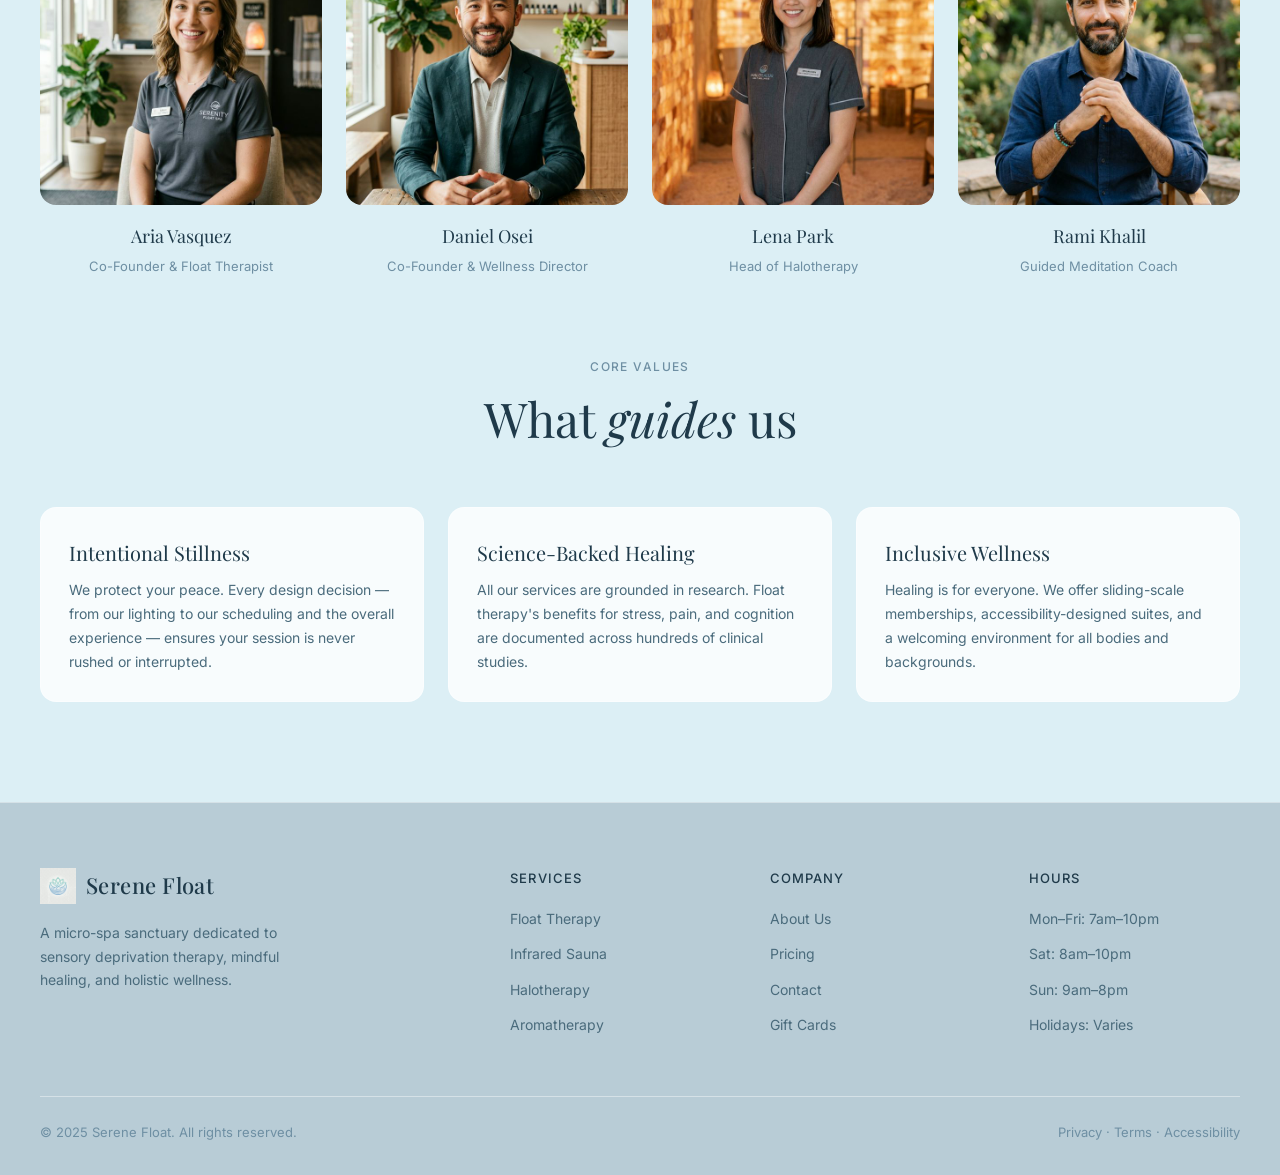
==== commit 42914fbe: "first commit" ====
--- a/pages/about.html
+++ b/pages/about.html
@@ -29,8 +29,8 @@
               <a class="dropdown-link" href="home-v2.html">Home v2 (Bento)</a>
             </div>
           </div>
+          <a onclick="showPage('about')"class="active" data-page="about">About</a>
           <a onclick="showPage('services')" data-page="services">Services</a>
-          <a onclick="showPage('about')"class="active" data-page="about">About</a>
           <a onclick="showPage('pricing')" data-page="pricing">Pricing</a>
           <a onclick="showPage('contact')" data-page="contact">Contact</a>
           <a onclick="showPage('dashboard')" data-page="dashboard">Dashboard</a>
@@ -252,7 +252,7 @@
                 <h4>Intentional Stillness</h4>
                 <p>
                   We protect your peace. Every design decision — from our
-                  lighting to our scheduling — ensures your session is never
+                  lighting to our scheduling and the overall experience — ensures your session is never
                   rushed or interrupted.
                 </p>
               </div>
--- a/assets/css/style.css
+++ b/assets/css/style.css
@@ -107,7 +107,6 @@
   width: 100%;
   display: flex;
   align-items: center;
-  gap: 40px;
 }
 .logo {
   display: flex;
@@ -119,6 +118,7 @@
   letter-spacing: 0.02em;
   color: var(--primary);
   white-space: nowrap;
+  flex: 0 0 auto;
 }
 .logo-icon {
   width: 36px;
@@ -133,11 +133,13 @@
   height: 20px;
   fill: white;
 }
+/* Nav links: centered between logo and actions */
 .nav-links {
   display: flex;
   align-items: center;
-  gap: 6px;
+  gap: 4px;
   flex: 1;
+  justify-content: center;
 }
 .nav-links a {
   font-size: 14px;
@@ -146,16 +148,19 @@
   padding: 8px 14px;
   border-radius: var(--radius-sm);
   transition: var(--transition);
+  white-space: nowrap;
 }
 .nav-links a:hover,
 .nav-links a.active {
   color: var(--primary);
   background: color-mix(in srgb, var(--primary) 8%, transparent);
 }
+/* Nav actions: pinned to the right */
 .nav-actions {
   display: flex;
   align-items: center;
   gap: 10px;
+  flex: 0 0 auto;
   margin-left: auto;
 }
 .icon-btn {
@@ -194,12 +199,12 @@
 }
 .btn-primary {
   background: var(--primary);
-  color: var(--bg);
+  color: var(--surface);
   border: 1.5px solid var(--primary);
 }
 .btn-primary:hover {
-  background: var(--primary-dark);
-  border-color: var(--primary-dark);
+  background: var(--secondary);
+  border-color: var(--secondary);
   transform: translateY(-1px);
   box-shadow: 0 4px 16px color-mix(in srgb, var(--primary) 35%, transparent);
 }
@@ -2095,6 +2100,44 @@
 /* =========================================
    RESPONSIVE
    ========================================= */
+
+/* ---- 1024 px: Tighten navbar so everything fits on one row ---- */
+@media (max-width: 1080px) {
+  .nav-inner {
+    gap: 16px;
+    padding: 0 20px;
+  }
+  .logo {
+    font-size: 19px;
+    gap: 8px;
+  }
+  .logo-icon {
+    width: 30px;
+    height: 30px;
+  }
+  .nav-links {
+    gap: 0;
+    flex: 1;
+  }
+  .nav-links a,
+  .dropdown-toggle {
+    padding: 7px 10px;
+    font-size: 13px;
+  }
+  .nav-actions {
+    gap: 6px;
+    margin-left: 0;
+  }
+  .nav-actions .btn {
+    padding: 8px 14px;
+    font-size: 13px;
+  }
+  .icon-btn {
+    width: 34px;
+    height: 34px;
+  }
+}
+
 @media (max-width: 900px) {
   .hero-inner,
   .how-inner,
@@ -2134,65 +2177,110 @@
   display: none;
 }
 
+/* ---- Mobile Nav Drawer ---- */
 @media (max-width: 768px) {
+  /* Nav inner: logo left, hamburger right */
+  .nav-inner {
+    gap: 0;
+    justify-content: space-between;
+  }
+
+  /* Logo stays order 1 on the left */
+  .logo {
+    order: 1;
+    flex: 0 0 auto;
+  }
+
+  /* Icon buttons in topbar (theme/RTL) — hide on small screens */
+  .nav-actions {
+    display: none;
+  }
+
+  /* Hamburger button — far right */
+  .mobile-toggle {
+    display: flex;
+    order: 2;
+    margin-left: auto;
+  }
+
+  /* Full-screen slide drawer */
   .nav-links {
     position: fixed;
     top: var(--nav-h);
     left: 0;
     right: 0;
+    bottom: 0;
     background: var(--bg);
     backdrop-filter: blur(20px);
     -webkit-backdrop-filter: blur(20px);
     flex-direction: column;
     align-items: stretch;
-    padding: 24px;
-    border-bottom: 1px solid var(--border);
-    transform: translateY(-100%);
+    padding: 20px 24px 32px;
+    border-top: 1px solid var(--border);
+    box-shadow: 0 8px 32px rgba(31,58,74,0.12);
+    overflow-y: auto;
+    /* Hidden state */
+    transform: translateX(100%);
     opacity: 0;
     pointer-events: none;
-    transition: var(--transition);
-  }
+    visibility: hidden;
+    transition: transform 0.35s cubic-bezier(0.4,0,0.2,1),
+                opacity 0.3s ease,
+                visibility 0s linear 0.35s;
+    z-index: 99;
+  }
+
+  /* Open state */
   .nav-links.mobile-open {
-    transform: translateY(0);
+    transform: translateX(0);
     opacity: 1;
     pointer-events: auto;
+    visibility: visible;
+    transition: transform 0.35s cubic-bezier(0.4,0,0.2,1),
+                opacity 0.3s ease,
+                visibility 0s linear 0s;
+  }
+
+  /* Individual nav links inside drawer */
+  .nav-links > a,
+  .nav-links > .nav-item {
+    width: 100%;
   }
   .nav-links a {
-    width: 100%;
-    text-align: left;
-    padding: 12px 16px;
-  }
-  .nav-inner {
+    display: block;
+    padding: 14px 16px;
+    font-size: 16px;
+    border-radius: var(--radius-sm);
+    border-bottom: 1px solid var(--border);
+  }
+  .nav-links a:last-of-type {
+    border-bottom: none;
+  }
+
+  /* Icon buttons shown inside the drawer at the bottom */
+  .mobile-icon-row {
+    display: flex;
     gap: 12px;
-  }
-  .mobile-toggle {
-    display: flex;
-    order: 3;
-    margin-left: 4px;
-  }
-  .nav-actions {
-    margin-left: auto;
-    order: 2;
-    gap: 8px;
-  }
-  .nav-actions .btn {
-    display: none;
-  } /* Hide standard buttons on mobile interface */
-
+    margin-top: 20px;
+    padding-top: 16px;
+    border-top: 1px solid var(--border);
+  }
+
+  /* CTA buttons inside the drawer */
   .mobile-nav-btns {
     display: flex;
     flex-direction: column;
     gap: 12px;
     width: 100%;
-    margin-top: 16px;
-    padding-top: 16px;
-    border-top: 1px solid var(--border);
+    margin-top: 12px;
   }
   .mobile-nav-btns .btn {
     width: 100%;
     justify-content: center;
-  }
-
+    padding: 13px 22px;
+  }
+
+  /* Dashboard sidebar */
   .dash-sidebar {
     position: fixed;
     left: -280px;
@@ -2215,6 +2303,9 @@
   .mobile-toggle,
   .dash-mobile-toggle {
     display: none !important;
+  }
+  .mobile-icon-row {
+    display: none;
   }
 }
 
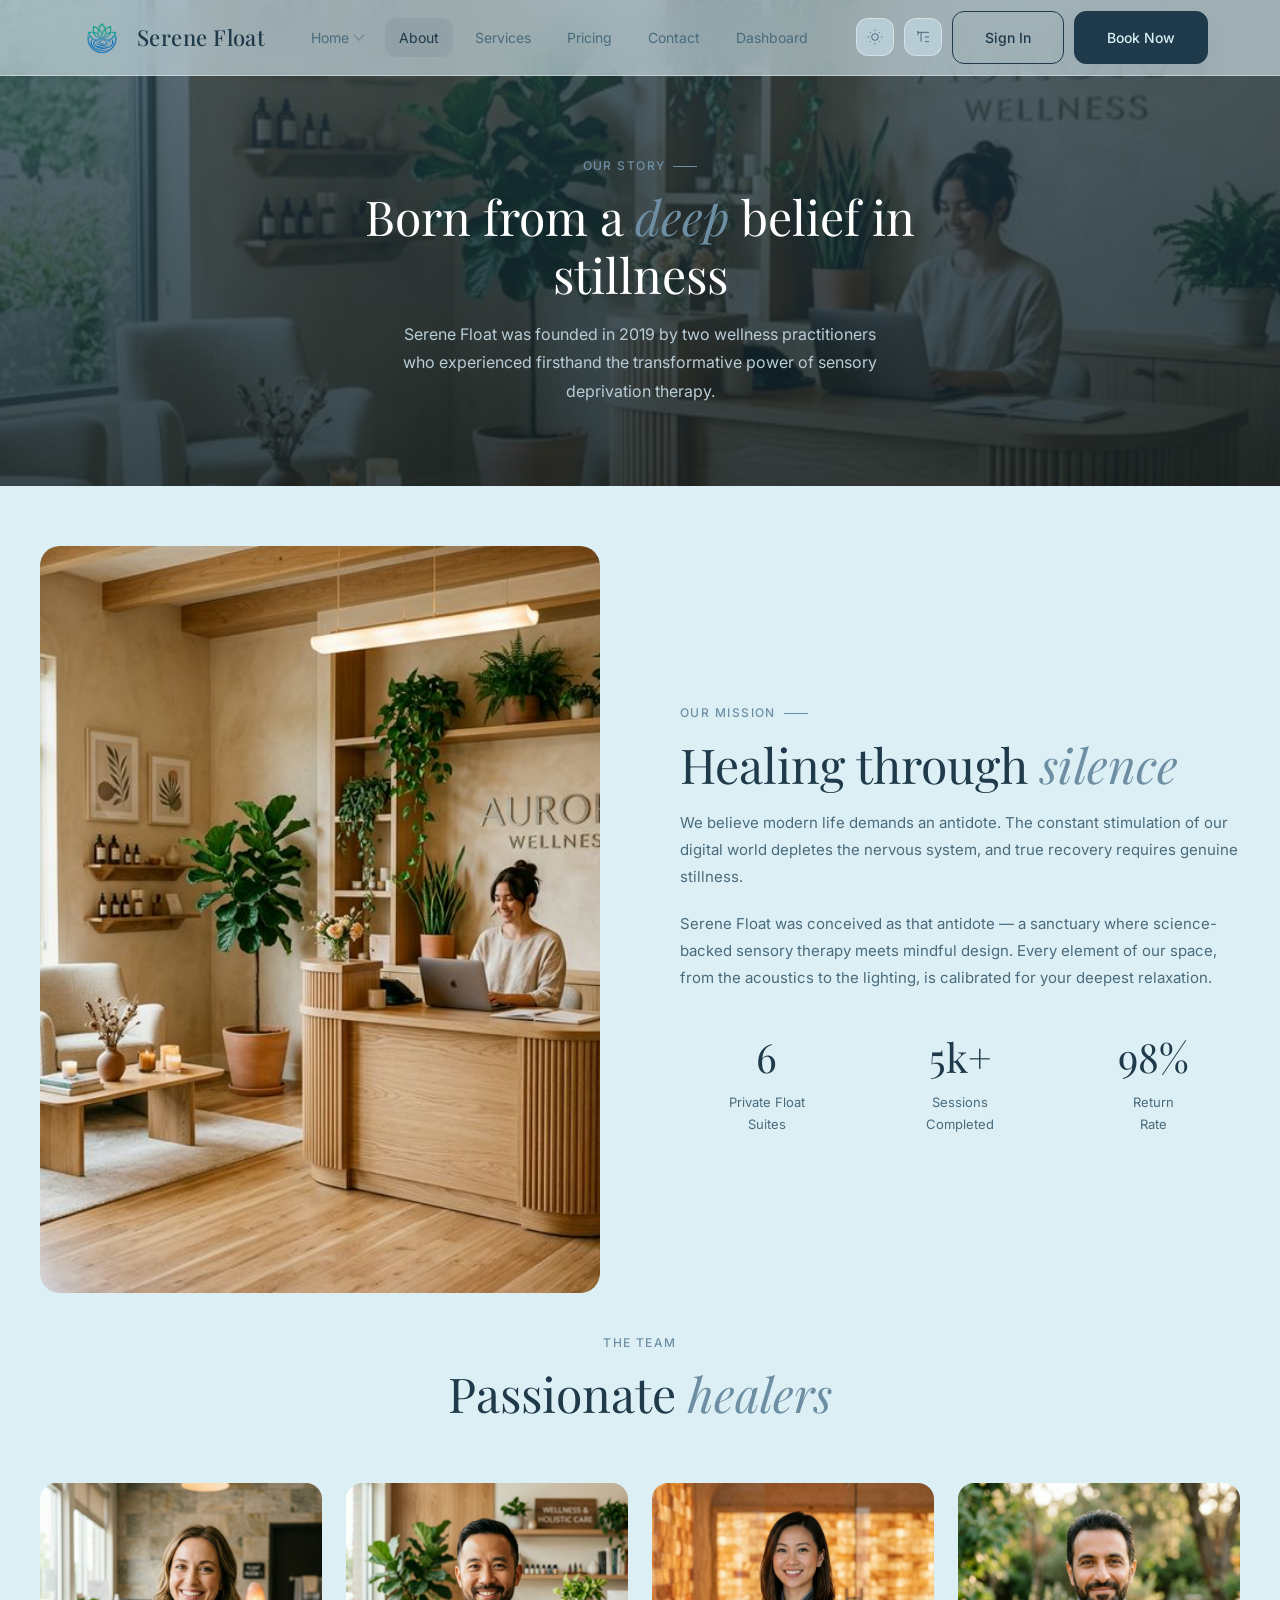
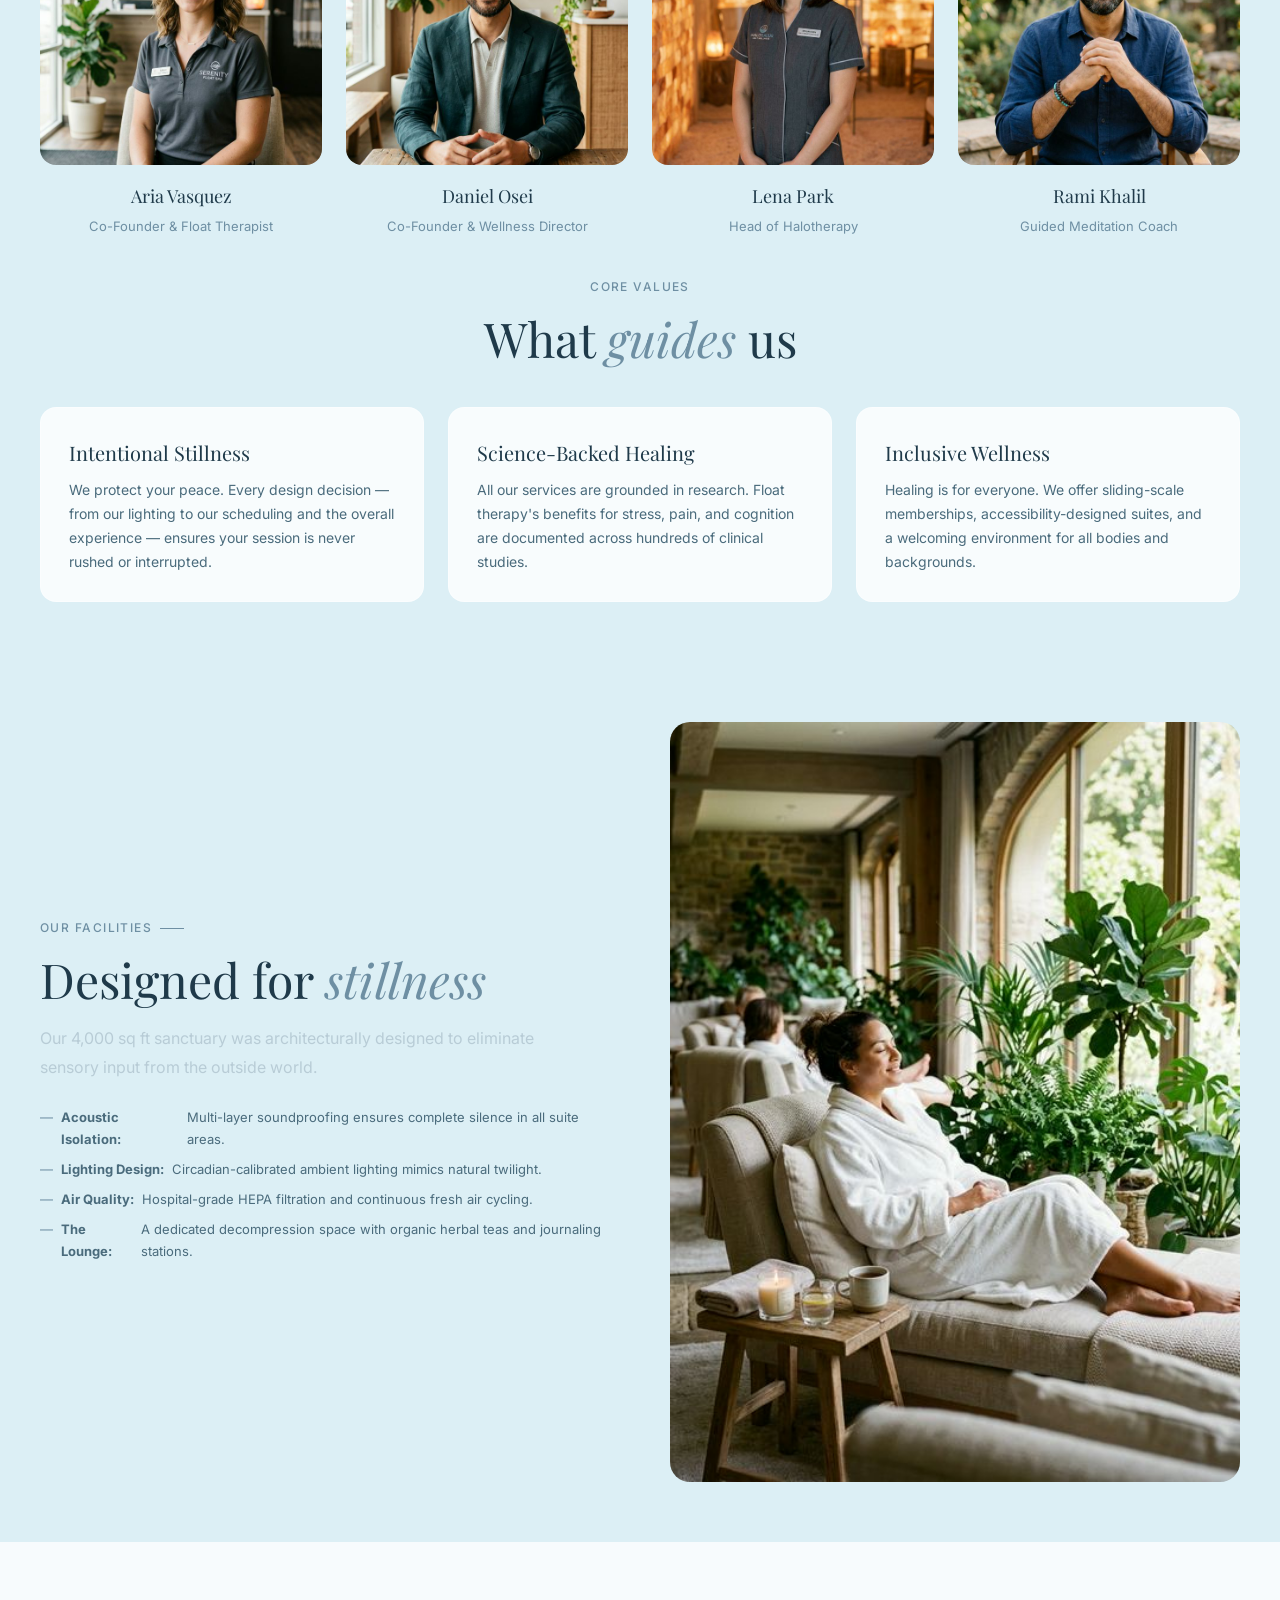
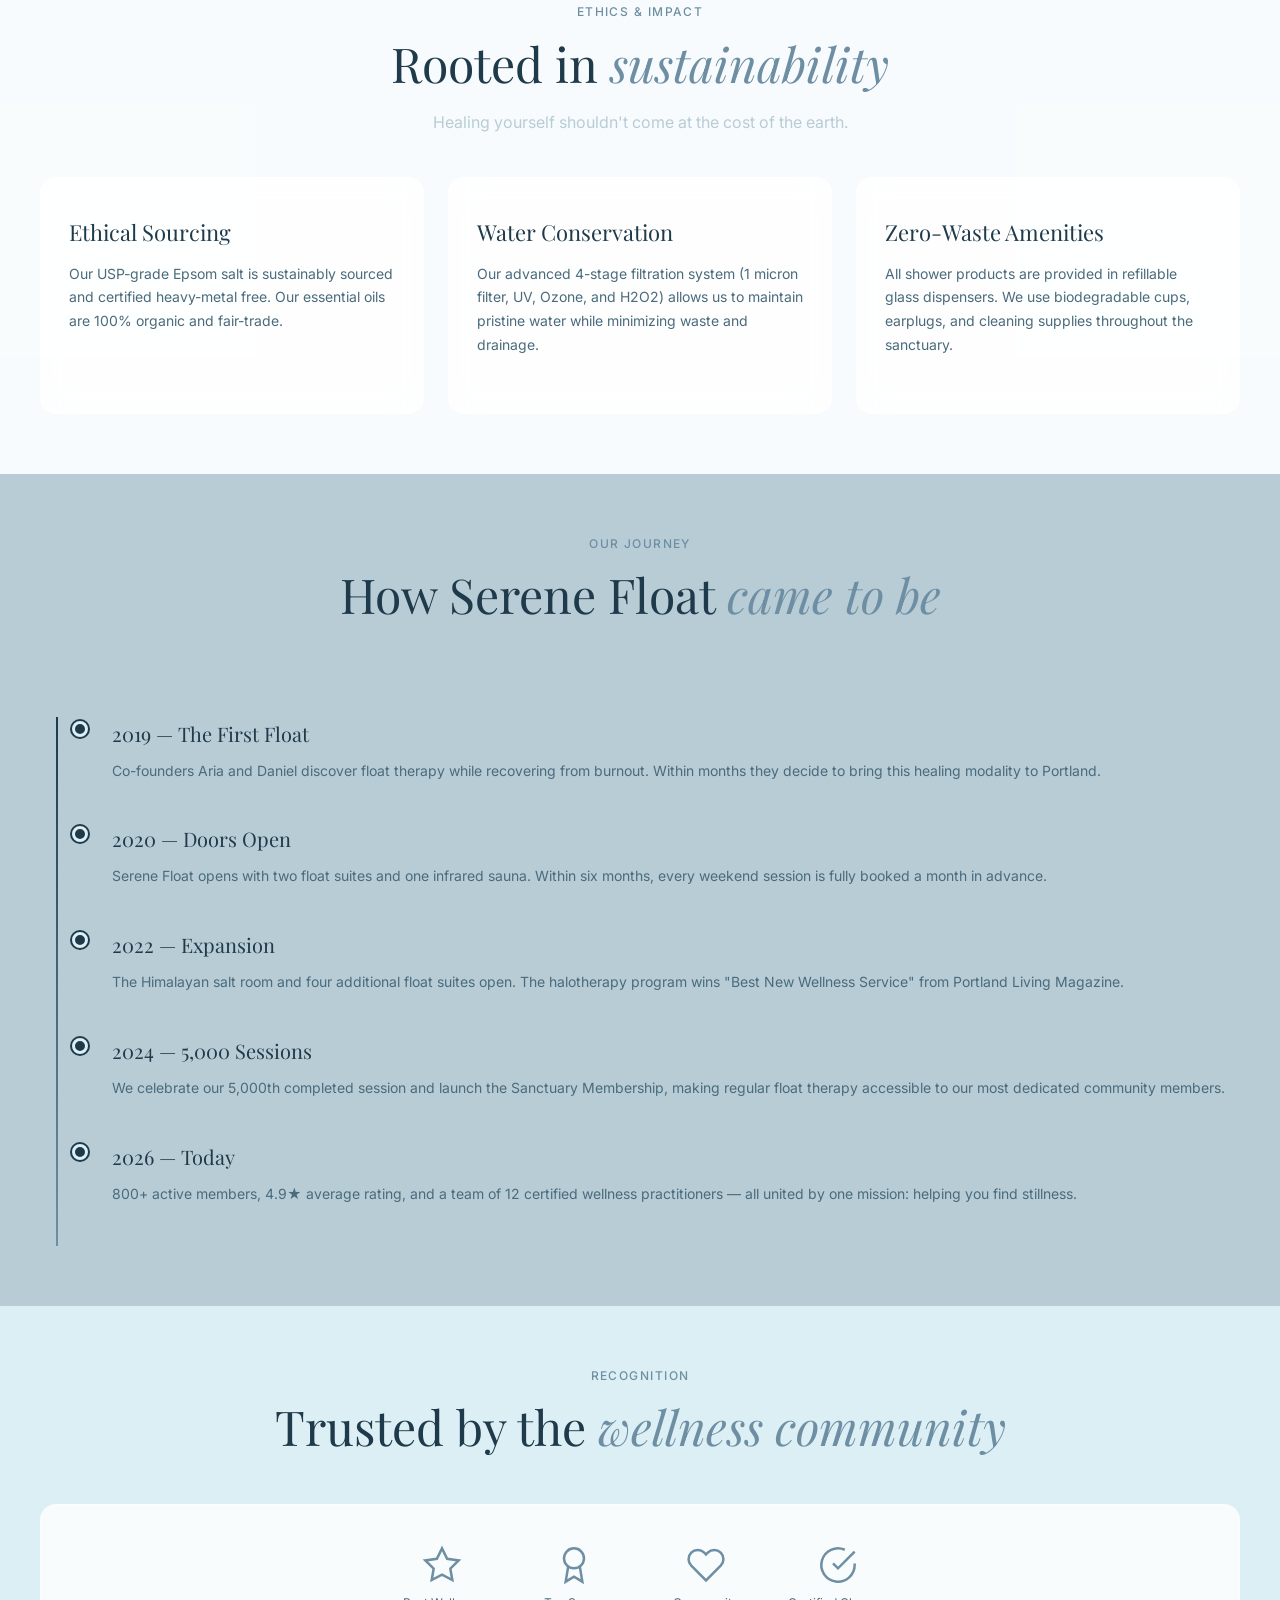
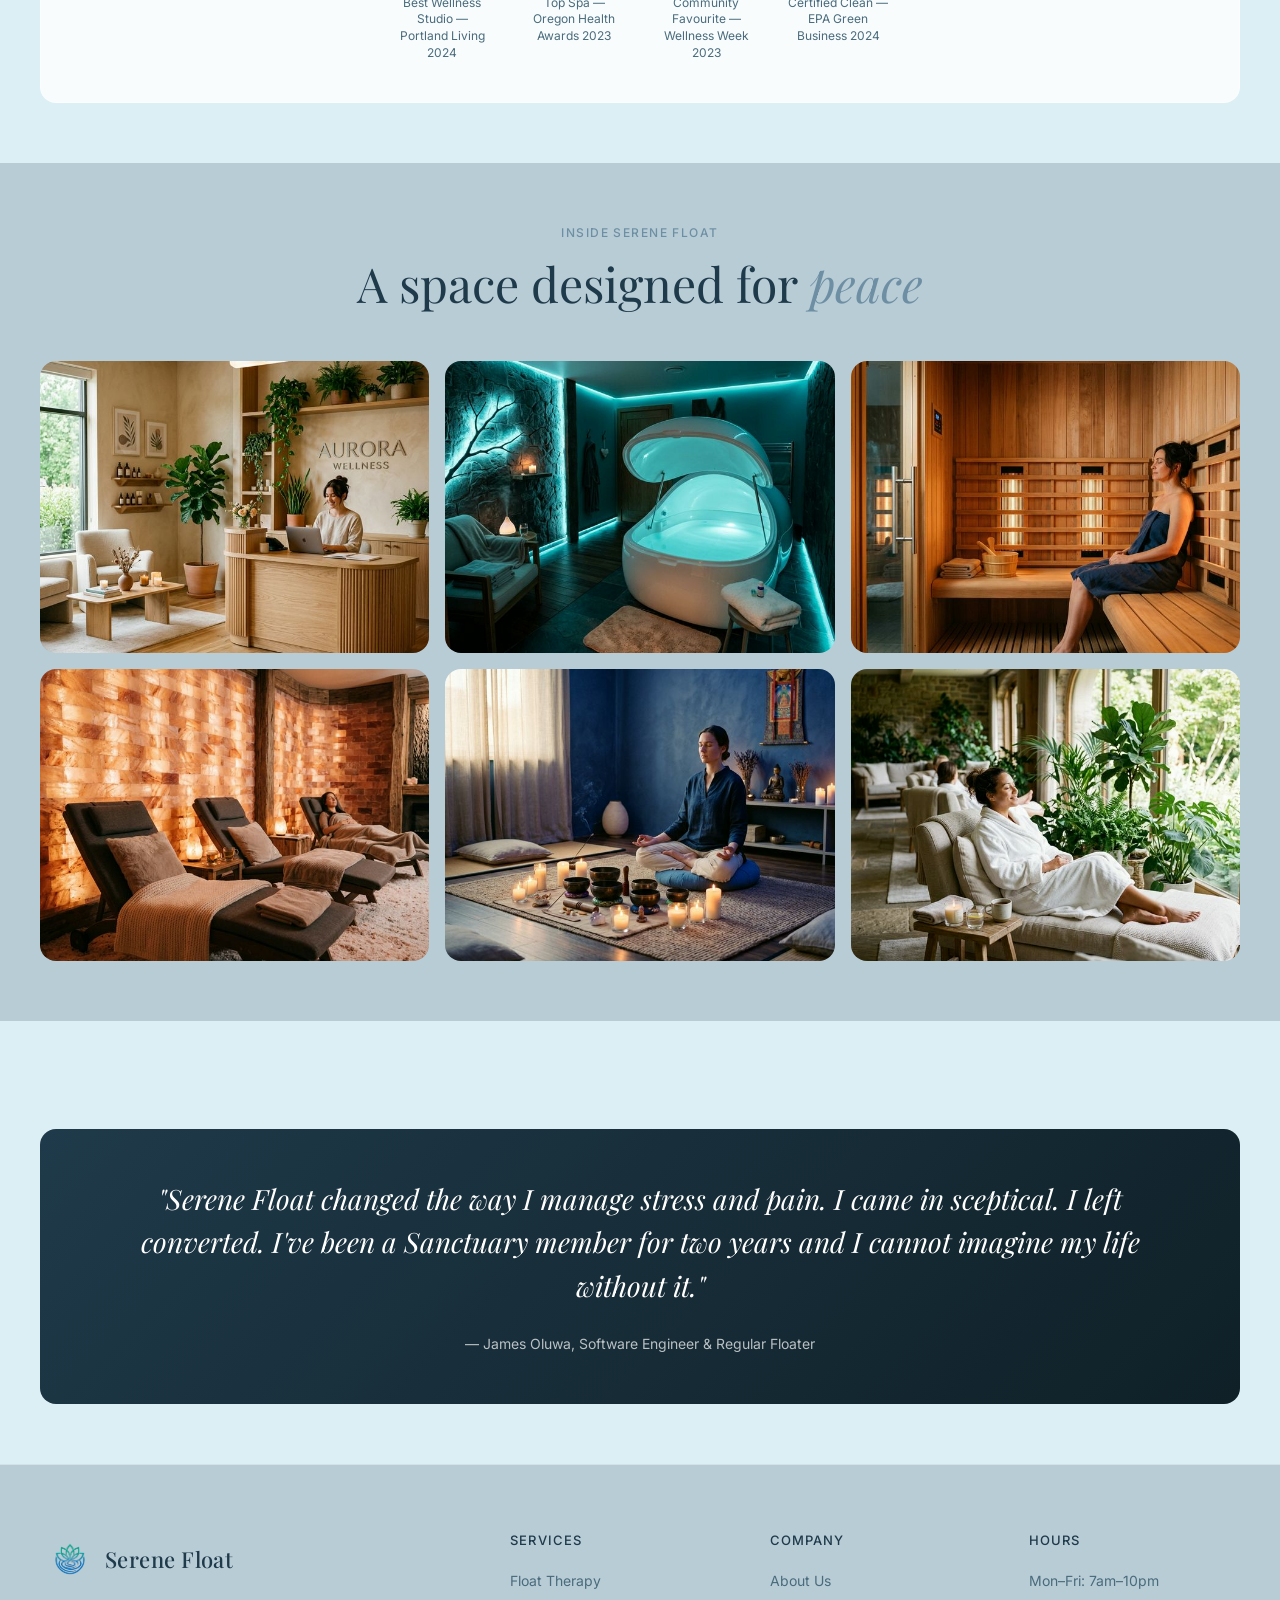
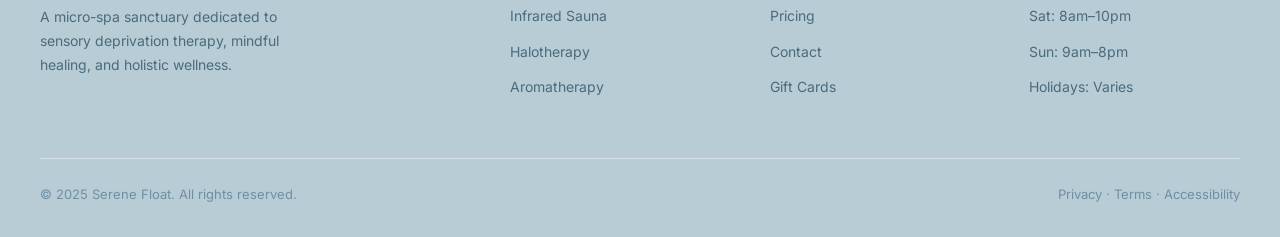
==== commit 994c979e: "first commit" ====
--- a/pages/about.html
+++ b/pages/about.html
@@ -11,6 +11,16 @@
     <link rel="stylesheet" href="../assets/css/style.css" />
     <link rel="stylesheet" href="../assets/css/dark-mode.css" />
     <link rel="stylesheet" href="../assets/css/rtl.css" />
+    <link rel="icon" href="../assets/images/logo.png" type="image/png" />
+    <script>
+      (function() {
+        const theme = localStorage.getItem('theme') || 'light';
+        const dir = localStorage.getItem('dir') || 'ltr';
+        document.documentElement.setAttribute('data-theme', theme);
+        document.documentElement.setAttribute('data-dir', dir);
+        document.documentElement.setAttribute('dir', dir);
+      })();
+    </script>
   </head>
   <body>
     <header class="site-header" id="siteHeader">
@@ -40,6 +50,19 @@
             </button>
             <button onclick="showPage('auth-signup')" class="btn btn-primary">
               Book Now
+            </button>
+          </div>
+          <!-- Mobile-only icon row (theme / RTL toggles) -->
+          <div class="mobile-icon-row">
+            <button class="icon-btn" onclick="toggleTheme()" title="Toggle theme">
+              <svg viewBox="0 0 24 24" fill="none" stroke="currentColor" stroke-width="1.5">
+                <path d="M21 12.79A9 9 0 1111.21 3 7 7 0 0021 12.79z" />
+              </svg>
+            </button>
+            <button class="icon-btn" onclick="toggleRTL()" title="Toggle RTL">
+              <svg viewBox="0 0 24 24" fill="none" stroke="currentColor" stroke-width="1.5">
+                <path d="M3 5h12M9 5v14M3 9l3-3-3-3M15 5h6M15 19h6M15 12h6" />
+              </svg>
             </button>
           </div>
         </div>
@@ -85,12 +108,12 @@
       </nav>
     </header>
     <div id="about" class="page active">
-      <div class="page-hero">
+      <div class="page-hero" style="background: linear-gradient(rgba(31,58,74,0.72), rgba(15,32,39,0.82)), url('../assets/images/about_story.png') center/cover; padding: calc(var(--nav-h) + 80px) 32px 80px; color: white;">
         <div class="page-hero-inner">
           <div class="section-label" style="justify-content: center">
             Our Story
           </div>
-          <h1 class="section-title">
+          <h1 class="section-title" style="color:white;">
             Born from a <em>deep</em> belief in stillness
           </h1>
           <p class="section-sub" style="margin: 0 auto">
@@ -154,7 +177,7 @@
                     6
                   </div>
                   <div style="font-size: 13px; color: var(--text-muted)">
-                    Private Float Suites
+                    Private Float<br>Suites
                   </div>
                 </div>
                 <div style="text-align: center">
@@ -168,7 +191,7 @@
                     5k+
                   </div>
                   <div style="font-size: 13px; color: var(--text-muted)">
-                    Sessions Completed
+                    Sessions<br>Completed
                   </div>
                 </div>
                 <div style="text-align: center">
@@ -182,14 +205,14 @@
                     98%
                   </div>
                   <div style="font-size: 13px; color: var(--text-muted)">
-                    Return Rate
+                    Return<br>Rate
                   </div>
                 </div>
               </div>
             </div>
           </div>
           <!-- TEAM -->
-          <div style="margin-top: 80px">
+          <div style="margin-top: 40px">
             <div class="section-header center">
               <div class="section-label">The Team</div>
               <h2 class="section-title">Passionate <em>healers</em></h2>
@@ -242,7 +265,7 @@
             </div>
           </div>
           <!-- VALUES -->
-          <div style="margin-top: 80px">
+          <div style="margin-top: 40px">
             <div class="section-header center">
               <div class="section-label">Core Values</div>
               <h2 class="section-title">What <em>guides</em> us</h2>
@@ -273,6 +296,144 @@
                 </p>
               </div>
             </div>
+          </div>
+        </div>
+      </section>
+
+      <!-- FACILITIES -->
+      <section class="section">
+        <div class="section-inner">
+          <div style="display:grid;grid-template-columns:1fr 1fr;gap:60px;align-items:center;">
+            <div>
+              <div class="section-label">Our Facilities</div>
+              <h2 class="section-title">Designed for <em>stillness</em></h2>
+              <p class="section-sub" style="margin-bottom:24px;">Our 4,000 sq ft sanctuary was architecturally designed to eliminate sensory input from the outside world.</p>
+              <ul class="benefits-list">
+                <li><strong>Acoustic Isolation:</strong> Multi-layer soundproofing ensures complete silence in all suite areas.</li>
+                <li><strong>Lighting Design:</strong> Circadian-calibrated ambient lighting mimics natural twilight.</li>
+                <li><strong>Air Quality:</strong> Hospital-grade HEPA filtration and continuous fresh air cycling.</li>
+                <li><strong>The Lounge:</strong> A dedicated decompression space with organic herbal teas and journaling stations.</li>
+              </ul>
+            </div>
+            <div class="how-visual">
+              <div class="how-image" style="background:none; height: 100%;">
+                <img src="../assets/images/home_process.png" alt="Serene Lounge" style="width:100%;height:100%;object-fit:cover;" />
+              </div>
+            </div>
+          </div>
+        </div>
+      </section>
+
+      <!-- SUSTAINABILITY -->
+      <section class="section services-bg" style="background: var(--surface);">
+        <div class="section-inner">
+          <div class="section-header center">
+            <div class="section-label">Ethics & Impact</div>
+            <h2 class="section-title">Rooted in <em>sustainability</em></h2>
+            <p class="section-sub">Healing yourself shouldn't come at the cost of the earth.</p>
+          </div>
+          <div class="services-grid" style="grid-template-columns: repeat(auto-fit, minmax(300px, 1fr));">
+            <div class="service-card">
+              <h3>Ethical Sourcing</h3>
+              <p>Our USP-grade Epsom salt is sustainably sourced and certified heavy-metal free. Our essential oils are 100% organic and fair-trade.</p>
+            </div>
+            <div class="service-card">
+              <h3>Water Conservation</h3>
+              <p>Our advanced 4-stage filtration system (1 micron filter, UV, Ozone, and H2O2) allows us to maintain pristine water while minimizing waste and drainage.</p>
+            </div>
+            <div class="service-card">
+              <h3>Zero-Waste Amenities</h3>
+              <p>All shower products are provided in refillable glass dispensers. We use biodegradable cups, earplugs, and cleaning supplies throughout the sanctuary.</p>
+            </div>
+          </div>
+        </div>
+      </section>
+
+      <!-- HISTORY TIMELINE -->
+      <section class="section services-bg">
+        <div class="section-inner">
+          <div class="section-header center">
+            <div class="section-label">Our Journey</div>
+            <h2 class="section-title">How Serene Float <em>came to be</em></h2>
+            <p class="section-sub">From a small studio to Portland's premier sensory sanctuary.</p>
+          </div>
+          <div class="timeline">
+            <div class="timeline-item">
+              <h4>2019 — The First Float</h4>
+              <p>Co-founders Aria and Daniel discover float therapy while recovering from burnout. Within months they decide to bring this healing modality to Portland.</p>
+            </div>
+            <div class="timeline-item">
+              <h4>2020 — Doors Open</h4>
+              <p>Serene Float opens with two float suites and one infrared sauna. Within six months, every weekend session is fully booked a month in advance.</p>
+            </div>
+            <div class="timeline-item">
+              <h4>2022 — Expansion</h4>
+              <p>The Himalayan salt room and four additional float suites open. The halotherapy program wins "Best New Wellness Service" from Portland Living Magazine.</p>
+            </div>
+            <div class="timeline-item">
+              <h4>2024 — 5,000 Sessions</h4>
+              <p>We celebrate our 5,000th completed session and launch the Sanctuary Membership, making regular float therapy accessible to our most dedicated community members.</p>
+            </div>
+            <div class="timeline-item">
+              <h4>2026 — Today</h4>
+              <p>800+ active members, 4.9★ average rating, and a team of 12 certified wellness practitioners — all united by one mission: helping you find stillness.</p>
+            </div>
+          </div>
+        </div>
+      </section>
+
+      <!-- AWARDS & RECOGNITION -->
+      <section class="section">
+        <div class="section-inner">
+          <div class="section-header center">
+            <div class="section-label">Recognition</div>
+            <h2 class="section-title">Trusted by the <em>wellness community</em></h2>
+          </div>
+          <div class="awards-strip">
+            <div class="award-badge">
+              <svg viewBox="0 0 24 24"><path d="M12 2l3.09 6.26L22 9.27l-5 4.87 1.18 6.88L12 17.77l-6.18 3.25L7 14.14 2 9.27l6.91-1.01L12 2z"/></svg>
+              <span>Best Wellness Studio — Portland Living 2024</span>
+            </div>
+            <div class="award-badge">
+              <svg viewBox="0 0 24 24"><circle cx="12" cy="8" r="6"/><path d="M15.477 12.89L17 22l-5-3-5 3 1.523-9.11"/></svg>
+              <span>Top Spa — Oregon Health Awards 2023</span>
+            </div>
+            <div class="award-badge">
+              <svg viewBox="0 0 24 24"><path d="M20.84 4.61a5.5 5.5 0 00-7.78 0L12 5.67l-1.06-1.06a5.5 5.5 0 00-7.78 7.78l1.06 1.06L12 21.23l7.78-7.78 1.06-1.06a5.5 5.5 0 000-7.78z"/></svg>
+              <span>Community Favourite — Wellness Week 2023</span>
+            </div>
+            <div class="award-badge">
+              <svg viewBox="0 0 24 24"><path d="M22 11.08V12a10 10 0 11-5.93-9.14"/><polyline points="22 4 12 14.01 9 11.01"/></svg>
+              <span>Certified Clean — EPA Green Business 2024</span>
+            </div>
+          </div>
+        </div>
+      </section>
+
+      <!-- GALLERY -->
+      <section class="section services-bg">
+        <div class="section-inner">
+          <div class="section-header center">
+            <div class="section-label">Inside Serene Float</div>
+            <h2 class="section-title">A space designed for <em>peace</em></h2>
+          </div>
+          <div class="gallery-grid">
+            <div class="gallery-item"><img src="../assets/images/about_story.png" alt="Reception" /></div>
+            <div class="gallery-item"><img src="../assets/images/float_therapy.png" alt="Float Suite" /></div>
+            <div class="gallery-item"><img src="../assets/images/infrared_sauna.png" alt="Infrared Sauna" /></div>
+            <div class="gallery-item"><img src="../assets/images/salt_room.png" alt="Salt Room" /></div>
+            <div class="gallery-item"><img src="../assets/images/guided_meditation.png" alt="Meditation Room" /></div>
+            <div class="gallery-item"><img src="../assets/images/home_process.png" alt="Lounge" /></div>
+          </div>
+        </div>
+      </section>
+
+      <!-- TESTIMONIAL DARK BANNER -->
+      <section class="section">
+        <div class="section-inner">
+          <div class="testimonial-dark-banner">
+            <blockquote>"Serene Float changed the way I manage stress and pain. I came in sceptical. I left converted. I've been a Sanctuary member for two years and I cannot imagine my life without it."</blockquote>
+            <cite>— James Oluwa, Software Engineer &amp; Regular Floater</cite>
           </div>
         </div>
       </section>
--- a/assets/css/style.css
+++ b/assets/css/style.css
@@ -89,7 +89,7 @@
   top: 0;
   left: 0;
   right: 0;
-  z-index: 100;
+  z-index: 500;
   height: var(--nav-h);
   background: var(--bg);
   border-bottom: 1px solid var(--border);
@@ -111,7 +111,7 @@
 .logo {
   display: flex;
   align-items: center;
-  gap: 10px;
+  gap: 5px;
   font-family: var(--font-display);
   font-size: 22px;
   font-weight: 500;
@@ -121,8 +121,8 @@
   flex: 0 0 auto;
 }
 .logo-icon {
-  width: 36px;
-  height: 36px;
+  width: 60px;
+  height: 60px;
   display: flex;
   align-items: center;
   justify-content: center;
@@ -133,13 +133,13 @@
   height: 20px;
   fill: white;
 }
-/* Nav links: centered between logo and actions */
 .nav-links {
   display: flex;
   align-items: center;
-  gap: 4px;
+  gap: 8px;
   flex: 1;
-  justify-content: center;
+  justify-content: flex-start;
+  margin-left: 32px;
 }
 .nav-links a {
   font-size: 14px;
@@ -188,18 +188,27 @@
   display: inline-flex;
   align-items: center;
   justify-content: center;
-  gap: 8px;
-  padding: 10px 22px;
+  gap: 10px;
+  padding: 14px 32px; /* Increased padding - Fix 11 */
   border-radius: var(--radius-sm);
   font-size: 14px;
   font-weight: 500;
   transition: var(--transition);
   cursor: pointer;
   white-space: nowrap;
+  border: 1.5px solid transparent; /* Ensure consistent box model */
+}
+.btn-lg {
+  padding: 14px 36px;
+  font-size: 15px;
+}
+.btn-sm {
+  padding: 8px 18px;
+  font-size: 13px;
 }
 .btn-primary {
   background: var(--primary);
-  color: var(--surface);
+  color:var(--bg); /* Explicit white for contrast - Fix 9 */
   border: 1.5px solid var(--primary);
 }
 .btn-primary:hover {
@@ -216,6 +225,18 @@
 .btn-secondary:hover {
   background: color-mix(in srgb, var(--primary) 8%, transparent);
 }
+/* Remove "below border" if interpreted as a specific bottom shadow/border - Fix 11 */
+.btn { border-bottom-width: 1.5px !important; } 
+.btn-text:hover {
+  text-decoration: underline;
+}
+
+/* UI Polish: Fix 10 - Prevents text selection cursor on nav links */
+.nav-links a, .dropdown-toggle, .logo {
+  cursor: pointer;
+  user-select: none;
+  -webkit-user-select: none;
+}
 
 /* =========================================
    HERO
@@ -227,7 +248,7 @@
   padding: calc(var(--nav-h) + 60px) 32px 80px;
   background: var(--bg);
   position: relative;
-  overflow: hidden;
+  overflow: visible;
 }
 .hero::before {
   content: "";
@@ -372,7 +393,7 @@
    SECTION COMMONS
    ========================================= */
 .section {
-  padding: 100px 32px;
+  padding: 60px 32px;
 }
 .section-inner {
   max-width: 1200px;
@@ -405,16 +426,16 @@
 }
 .section-title em {
   font-style: italic;
-  color: var(--primary);
+  color: var(--secondary);
 }
 .section-sub {
   font-size: 16px;
-  color: var(--text-muted);
+  color: var(--secondary-light);
   max-width: 500px;
   line-height: 1.8;
 }
 .section-header {
-  margin-bottom: 60px;
+  margin-bottom: 40px;
 }
 .section-header.center {
   text-align: center;
@@ -1395,7 +1416,8 @@
   height: 64px;
   display: flex;
   align-items: center;
-  justify-content: space-between;
+  justify-content: flex-start;
+  gap: 16px;
   position: sticky;
   top: 0;
   z-index: 10;
@@ -1404,6 +1426,8 @@
   font-family: var(--font-display);
   font-size: 22px;
   font-weight: 400;
+  flex: 1;
+  margin: 0;
 }
 .dash-topbar-right {
   display: flex;
@@ -2109,11 +2133,11 @@
   }
   .logo {
     font-size: 19px;
-    gap: 8px;
+    gap: 5px;
   }
   .logo-icon {
-    width: 30px;
-    height: 30px;
+    width: 60px;
+    height: 60px;
   }
   .nav-links {
     gap: 0;
@@ -2153,7 +2177,7 @@
   .services-detail-grid,
   .team-grid,
   .values-grid {
-    grid-template-columns: 1fr 1fr;
+    grid-template-columns: 1fr;
   }
   .metrics-grid {
     grid-template-columns: 1fr 1fr;
@@ -2177,8 +2201,8 @@
   display: none;
 }
 
-/* ---- Mobile Nav Drawer ---- */
-@media (max-width: 768px) {
+/* ---- Mobile Nav Drawer (tablet + mobile) ---- */
+@media (max-width: 900px) {
   /* Nav inner: logo left, hamburger right */
   .nav-inner {
     gap: 0;
@@ -2189,18 +2213,25 @@
   .logo {
     order: 1;
     flex: 0 0 auto;
-  }
-
-  /* Icon buttons in topbar (theme/RTL) — hide on small screens */
+    margin-right: auto; /* Push everything else to the right */
+  }
+
+  /* Icon buttons in topbar (theme/RTL) — keep visible on small screens */
   .nav-actions {
+    display: flex;
+    order: 2;
+    margin-left: 0;
+    margin-right: 15px; /* Space before hamburger */
+  }
+  .nav-actions .btn {
     display: none;
   }
 
   /* Hamburger button — far right */
   .mobile-toggle {
     display: flex;
-    order: 2;
-    margin-left: auto;
+    order: 3;
+    margin-left: 0;
   }
 
   /* Full-screen slide drawer */
@@ -2211,13 +2242,12 @@
     right: 0;
     bottom: 0;
     background: var(--bg);
-    backdrop-filter: blur(20px);
-    -webkit-backdrop-filter: blur(20px);
+    /* No backdrop-filter — solid bg keeps content hidden */
     flex-direction: column;
     align-items: stretch;
     padding: 20px 24px 32px;
     border-top: 1px solid var(--border);
-    box-shadow: 0 8px 32px rgba(31,58,74,0.12);
+    box-shadow: 0 8px 32px rgba(31,58,74,0.18);
     overflow-y: auto;
     /* Hidden state */
     transform: translateX(100%);
@@ -2227,7 +2257,7 @@
     transition: transform 0.35s cubic-bezier(0.4,0,0.2,1),
                 opacity 0.3s ease,
                 visibility 0s linear 0.35s;
-    z-index: 99;
+    z-index: 9000;
   }
 
   /* Open state */
@@ -2299,7 +2329,7 @@
   }
 }
 
-@media (min-width: 769px) {
+@media (min-width: 901px) {
   .mobile-toggle,
   .dash-mobile-toggle {
     display: none !important;
@@ -2352,6 +2382,28 @@
   }
   .history-rating {
     text-align: left;
+  }
+}
+
+/* Forms and stacking */
+.form-col-stack {
+  display: grid;
+  grid-template-columns: 1fr 1fr;
+  gap: 24px;
+}
+@media (max-width: 768px) {
+  .form-col-stack {
+    grid-template-columns: 1fr;
+  }
+}
+.btn-group-responsive {
+  display: flex;
+  gap: 12px;
+  flex-wrap: wrap;
+}
+@media (max-width: 600px) {
+  .btn-group-responsive .btn {
+    width: 100%;
   }
 }
 
@@ -2424,6 +2476,22 @@
 }
 [data-theme="dark"] .site-header {
   background: rgba(15, 32, 39, 0.7) !important;
+}
+
+/* ---- CRITICAL: On mobile, remove backdrop-filter from header.
+   backdrop-filter creates a CSS containing block, which traps
+   position:fixed children (the nav drawer) inside the 76px header
+   instead of the full viewport. Removing it fixes the drawer. ---- */
+@media (max-width: 900px) {
+  .site-header {
+    backdrop-filter: none !important;
+    -webkit-backdrop-filter: none !important;
+    background: var(--bg) !important;
+    z-index: 200;
+  }
+  [data-theme="dark"] .site-header {
+    background: var(--bg) !important;
+  }
 }
 
 /* Animations and Glow */
@@ -2550,9 +2618,29 @@
   min-height: 100vh;
   display: flex;
   align-items: center;
+  justify-content: flex-start;
   position: relative;
   padding-top: 100px;
   overflow: hidden;
+  text-align: left;
+}
+
+.hero-v2 .section-inner {
+  display: flex;
+  align-items: center;
+  justify-content: flex-start;
+  margin-left: 0;
+  margin-right: auto;
+  padding-left: 32px;
+}
+
+.hero-v2 .hero-content {
+  text-align: left;
+  margin-right: 10%;  
+}
+
+.hero-v2 .hero-label {
+  justify-content: flex-start;
 }
 
 .hero-v2 h1 {
@@ -2620,6 +2708,7 @@
 .reveal.active {
   opacity: 1;
   transform: translateY(0);
+  margin-right: 10px;
 }
 
 @media (max-width: 900px) {
@@ -2766,24 +2855,441 @@
     width: 100%;
     justify-content: space-between;
     padding: 12px 20px;
-  }
+    border-bottom: 1px solid var(--border);
+  }
+  /* Dropdown hidden by default in mobile drawer — JS toggles .open */
   .dropdown-menu {
     position: static;
     opacity: 1;
     visibility: visible;
     transform: none;
     box-shadow: none;
-    background: transparent;
+    background: var(--bg-alt);
     border: none;
-    padding: 0 0 0 20px;
+    border-radius: var(--radius-sm);
+    padding: 6px 0 6px 16px;
     margin-top: 0;
+    margin-bottom: 4px;
     width: 100%;
-    display: none; /* Toggle this via JS if needed, or just show it */
-  }
-  .nav-links.mobile-open .dropdown-menu {
+    height: auto;
+    display: none;
+    transition: none;
+  }
+  /* Show when parent nav-item has .open class (toggled by JS) */
+  .nav-item.dropdown.open .dropdown-menu {
     display: block;
   }
   .dropdown-link {
     padding: 10px 20px;
-  }
-}
+    border-bottom: none;
+    font-size: 15px;
+  }
+}
+
+/* =========================================
+   BUG FIXES & GLOBAL PATCHES
+   ========================================= */
+
+/* FIX 3: Brand name pointer cursor */
+.logo { cursor: pointer; }
+
+/* FIX 4: Dropdown appearing BEHIND hero/layout
+   Root cause: hero overflow:hidden was creating a clipping stacking context.
+   Solution: hero uses overflow:visible. Header and dropdown get max z-index. */
+.nav-item.dropdown { position: relative; }
+.site-header { z-index: 9999 !important; isolation: isolate; }
+.dropdown-menu { z-index: 10000 !important; }
+
+/* FIX 5: Home2 hero text container wider */
+.hero-v2 .hero-content { max-width: 980px; }
+
+/* FIX 8: 360px – buttons cut off + image too small */
+@media (max-width: 400px) {
+  .btn {
+    white-space: normal;
+    font-size: 13px;
+    padding: 10px 14px;
+  }
+  .hero-actions, .cta-actions {
+    flex-direction: column;
+    width: 100%;
+    align-items: stretch;
+  }
+  .hero-actions .btn, .cta-actions .btn {
+    width: 100%;
+    justify-content: center;
+  }
+  .float-pod { max-width: 100%; aspect-ratio: 1/1; }
+  .how-image { aspect-ratio: 4/3; }
+}
+
+/* FIX 10: Text-cursor near nav items */
+.nav-links a, .dropdown-toggle {
+  cursor: pointer;
+  user-select: none;
+  -webkit-user-select: none;
+}
+
+/* Dashboard topbar alignment */
+.dash-topbar { 
+  display: flex; 
+  align-items: center; 
+  justify-content: space-between; 
+  padding: 16px 24px;
+  background: var(--surface);
+  border-bottom: 1px solid var(--border);
+  position: sticky;
+  top: 0;
+  z-index: 100;
+  width: 100%;
+}
+.dash-topbar-right { 
+  display: flex; 
+  align-items: center; 
+  gap: 12px; 
+  margin-left: auto;
+}
+
+/* Ensure mobile toggle looks consistent */
+.dash-mobile-toggle {
+  display: none;
+  background: none;
+  border: none;
+  color: var(--text);
+  padding: 8px;
+  margin-right: 16px;
+  cursor: pointer;
+}
+
+@media (max-width: 900px) {
+  .dash-mobile-toggle { display: block; }
+  .dash-topbar { padding: 12px 16px; }
+  .dash-topbar-right { gap: 10px; }
+}
+
+/* Tablet refinement specifically for 768px - 900px */
+@media (min-width: 768px) and (max-width: 991px) {
+  .dash-topbar {
+    padding: 14px 24px;
+    justify-content: space-between;
+  }
+  .dash-topbar-right {
+    gap: 16px;
+    margin-left: auto;
+  }
+  .dash-mobile-toggle {
+    margin-right: 20px;
+  }
+}
+
+@media (max-width: 600px) {
+  .dash-topbar { padding: 12px 16px; }
+  .dash-topbar-title { font-size: 18px !important; }
+  .dash-topbar-right { gap: 10px; }
+}
+
+@media (max-width: 400px) {
+  .dash-topbar-title { font-size: 16px !important; }
+  .dash-topbar-right { gap: 8px; }
+}
+
+/* Profile / Form Col Stack */
+.form-col-stack {
+  display: grid;
+  grid-template-columns: 1fr 1fr;
+  gap: 24px;
+}
+
+@media (max-width: 991px) {
+  .form-col-stack { grid-template-columns: 1fr; }
+}
+
+
+/* Form row responsive */
+@media (max-width: 768px) {
+  .form-row { grid-template-columns: 1fr; gap: 16px; }
+}
+
+/* =========================================
+   NEW SHARED SECTION STYLES
+   ========================================= */
+
+/* FAQ section */
+.faq-list {
+  display: flex;
+  flex-direction: column;
+  gap: 16px;
+  max-width: 780px;
+  margin: 48px auto 0;
+}
+.faq-item {
+  background: var(--surface);
+  border: 1px solid var(--border);
+  border-radius: var(--radius);
+  overflow: hidden;
+}
+.faq-question {
+  width: 100%;
+  background: none;
+  border: none;
+  padding: 22px 28px;
+  display: flex;
+  justify-content: space-between;
+  align-items: center;
+  font-family: var(--font-body);
+  font-size: 15px;
+  font-weight: 500;
+  color: var(--text);
+  cursor: pointer;
+  text-align: left;
+  transition: background 0.2s ease;
+}
+.faq-question:hover { background: var(--bg-alt); }
+.faq-question svg {
+  width: 18px;
+  height: 18px;
+  stroke: var(--secondary);
+  flex-shrink: 0;
+  transition: transform 0.3s ease;
+}
+.faq-item.open .faq-question svg { transform: rotate(45deg); }
+.faq-answer { max-height: 0; overflow: hidden; transition: max-height 0.35s ease; }
+.faq-item.open .faq-answer { max-height: 300px; }
+.faq-answer p {
+  padding: 0 28px 22px;
+  font-size: 14px;
+  color: var(--text-muted);
+  line-height: 1.8;
+}
+
+/* Gallery grid */
+.gallery-grid {
+  display: grid;
+  grid-template-columns: repeat(3, 1fr);
+  gap: 16px;
+  margin-top: 48px;
+}
+.gallery-item {
+  border-radius: var(--radius);
+  overflow: hidden;
+  aspect-ratio: 4/3;
+  position: relative;
+}
+.gallery-item img {
+  width: 100%;
+  height: 100%;
+  object-fit: cover;
+  transition: transform 0.6s ease;
+}
+.gallery-item:hover img { transform: scale(1.05); }
+
+/* Pricing comparison table */
+.comparison-table {
+  width: 100%;
+  border-collapse: collapse;
+  margin-top: 48px;
+  border-radius: var(--radius);
+  overflow: hidden;
+  box-shadow: var(--shadow);
+}
+.comparison-table th,
+.comparison-table td {
+  padding: 16px 20px;
+  text-align: center;
+  font-size: 14px;
+  border-bottom: 1px solid var(--border);
+}
+.comparison-table th {
+  background: var(--primary);
+  color: white;
+  font-weight: 500;
+  letter-spacing: 0.05em;
+}
+.comparison-table th:first-child { text-align: left; }
+.comparison-table td:first-child { text-align: left; color: var(--text); font-weight: 500; }
+.comparison-table tr:nth-child(even) { background: var(--bg-alt); }
+.comparison-table .check { color: var(--primary); font-size: 18px; }
+.comparison-table .cross { color: var(--text-light); font-size: 18px; }
+
+/* Awards strip */
+.awards-strip {
+  display: flex;
+  flex-wrap: wrap;
+  gap: 32px;
+  justify-content: center;
+  margin-top: 48px;
+  padding: 40px;
+  background: var(--surface);
+  border-radius: var(--radius);
+  border: 1px solid var(--border);
+}
+.award-badge {
+  display: flex;
+  flex-direction: column;
+  align-items: center;
+  gap: 10px;
+}
+.award-badge svg {
+  width: 40px;
+  height: 40px;
+  stroke: var(--secondary);
+  fill: none;
+  stroke-width: 1.5;
+}
+.award-badge span {
+  font-size: 12px;
+  color: var(--text-muted);
+  text-align: center;
+  max-width: 100px;
+  line-height: 1.4;
+}
+
+/* Testimonial dark banner */
+.testimonial-dark-banner {
+  background: linear-gradient(135deg, var(--primary), var(--primary-dark));
+  border-radius: var(--radius);
+  padding: 48px 60px;
+  text-align: center;
+  color: white;
+  margin-top: 48px;
+}
+.testimonial-dark-banner blockquote {
+  font-family: var(--font-display);
+  font-size: clamp(18px, 3vw, 28px);
+  font-weight: 300;
+  font-style: italic;
+  line-height: 1.55;
+  margin-bottom: 24px;
+}
+.testimonial-dark-banner cite { font-size: 14px; opacity: 0.7; font-style: normal; }
+
+/* Process timeline (about page) */
+.timeline {
+  display: flex;
+  flex-direction: column;
+  gap: 0;
+  position: relative;
+  padding-left: 40px;
+  margin-top: 48px;
+}
+.timeline::before {
+  content: '';
+  position: absolute;
+  left: 16px;
+  top: 0;
+  bottom: 0;
+  width: 2px;
+  background: linear-gradient(to bottom, var(--primary), var(--secondary));
+}
+.timeline-item {
+  position: relative;
+  padding: 0 0 40px 32px;
+}
+.timeline-item::before {
+  content: '';
+  position: absolute;
+  left: -8px;
+  top: 4px;
+  width: 16px;
+  height: 16px;
+  border-radius: 50%;
+  background: var(--primary);
+  border: 3px solid var(--bg);
+  box-shadow: 0 0 0 2px var(--primary);
+}
+.timeline-item h4 {
+  font-family: var(--font-display);
+  font-size: 20px;
+  font-weight: 400;
+  margin-bottom: 8px;
+  color: var(--primary);
+}
+.timeline-item p {
+  font-size: 14px;
+  color: var(--text-muted);
+  line-height: 1.7;
+}
+
+/* Blog / article preview cards */
+.article-grid {
+  display: grid;
+  grid-template-columns: repeat(3, 1fr);
+  gap: 24px;
+  margin-top: 48px;
+}
+.article-card {
+  background: var(--surface);
+  border-radius: var(--radius);
+  border: 1px solid var(--border);
+  overflow: hidden;
+  transition: var(--transition);
+}
+.article-card:hover {
+  transform: translateY(-4px);
+  box-shadow: var(--shadow-lg);
+}
+.article-img {
+  height: 180px;
+  overflow: hidden;
+}
+.article-img img {
+  width: 100%;
+  height: 100%;
+  object-fit: cover;
+  transition: transform 0.5s ease;
+}
+.article-card:hover .article-img img { transform: scale(1.05); }
+.article-body { padding: 24px; }
+.article-tag {
+  font-size: 11px;
+  font-weight: 600;
+  letter-spacing: 0.1em;
+  text-transform: uppercase;
+  color: var(--secondary);
+  margin-bottom: 8px;
+}
+.article-body h4 {
+  font-family: var(--font-display);
+  font-size: 19px;
+  font-weight: 400;
+  margin-bottom: 10px;
+  line-height: 1.35;
+}
+.article-body p {
+  font-size: 13px;
+  color: var(--text-muted);
+  line-height: 1.7;
+}
+
+/* Responsive for new sections */
+@media (max-width: 768px) {
+  .gallery-grid { grid-template-columns: 1fr 1fr; }
+  .article-grid { grid-template-columns: 1fr 1fr; }
+  .awards-strip { padding: 24px; gap: 20px; }
+  .testimonial-dark-banner { padding: 32px 24px; }
+  .timeline { padding-left: 28px; }
+}
+@media (max-width: 480px) {
+  .gallery-grid { grid-template-columns: 1fr; }
+  .article-grid { grid-template-columns: 1fr; }
+  .how-steps {
+    grid-template-columns: 1fr;
+  }
+  .how-steps h3 {
+    font-size: 20px;
+    width: 100%;
+    margin: 0 auto;
+    margin-bottom: 10px;
+  }
+  .how-steps p {
+    font-size: 13px;
+    width: 100%;
+  }
+  .how-image {
+    display: none;
+  }
+
+}
+
+
+
--- a/assets/css/rtl.css
+++ b/assets/css/rtl.css
@@ -1 +1,136 @@
-/* RTL Styles */
+/* RTL Styles — Comprehensive Overrides */
+
+[dir="rtl"] {
+  text-align: right;
+}
+
+/* =========================================
+   DASHBOARD RTL
+   ========================================= */
+[dir="rtl"] #dashboard {
+  flex-direction: row-reverse;
+}
+
+[dir="rtl"] .dash-sidebar {
+  border-right: none;
+  border-left: 1px solid var(--border);
+}
+
+[dir="rtl"] .dash-topbar-right {
+  margin-left: 0;
+  margin-right: auto;
+}
+
+[dir="rtl"] .dash-mobile-toggle {
+  margin-right: 0;
+  margin-left: 16px;
+}
+
+[dir="rtl"] .dash-nav-link {
+  text-align: right;
+}
+
+[dir="rtl"] .dash-nav-link svg {
+  margin-right: 0;
+  margin-left: 10px;
+}
+
+[dir="rtl"] .metric-card .metric-change svg {
+  margin-right: 0;
+  margin-left: 4px;
+}
+
+[dir="rtl"] .dash-card-header {
+  flex-direction: row-reverse;
+}
+
+[dir="rtl"] .dash-user-avatar {
+  margin-right: 0;
+  margin-left: 10px;
+}
+
+/* =========================================
+   MAIN NAVIGATION RTL
+   ========================================= */
+[dir="rtl"] .nav-actions {
+  margin-right: 0;
+  margin-left: 15px;
+}
+
+[dir="rtl"] .nav-links {
+  margin-left: 0;
+  margin-right: auto;
+}
+
+@media (max-width: 900px) {
+  [dir="rtl"] .logo {
+    margin-right: 0;
+    margin-left: auto; /* Push icons/hamburger to the left */
+  }
+  [dir="rtl"] .nav-actions {
+    margin-right: 0;
+    margin-left: 15px;
+  }
+  [dir="rtl"] .nav-links {
+    transform: translateX(100%); /* Drawer slides from the right in RTL? Or left? Usually right */
+    right: 0;
+    left: auto;
+  }
+  [dir="rtl"] .nav-links.mobile-open {
+    transform: translateX(0);
+  }
+  [dir="rtl"] .mobile-toggle {
+    margin-right: 0;
+    margin-left: 0;
+  }
+}
+
+/* =========================================
+   HERO & GLOBAL LAYOUT RTL
+   ========================================= */
+[dir="rtl"] .hero::before {
+  right: auto;
+  left: 0;
+  clip-path: polygon(0 0, 88% 0, 100% 100%, 0% 100%);
+}
+
+[dir="rtl"] .hero-inner {
+  direction: rtl;
+}
+
+[dir="rtl"] .hero-label::before {
+  margin-right: 0;
+  margin-left: 10px;
+}
+
+[dir="rtl"] .btn svg {
+  margin-right: 0;
+  margin-left: 10px;
+}
+
+[dir="rtl"] .section-label::before {
+  margin-right: 0;
+  margin-left: 10px;
+}
+
+[dir="rtl"] .step-num {
+  margin-right: 0;
+  margin-left: 20px;
+}
+
+[dir="rtl"] .footer-grid {
+  text-align: right;
+}
+
+[dir="rtl"] .footer-bottom {
+  flex-direction: row-reverse;
+}
+
+/* Forms Alignment */
+[dir="rtl"] .form-group label {
+  text-align: right;
+}
+
+[dir="rtl"] .form-control {
+  text-align: right;
+}
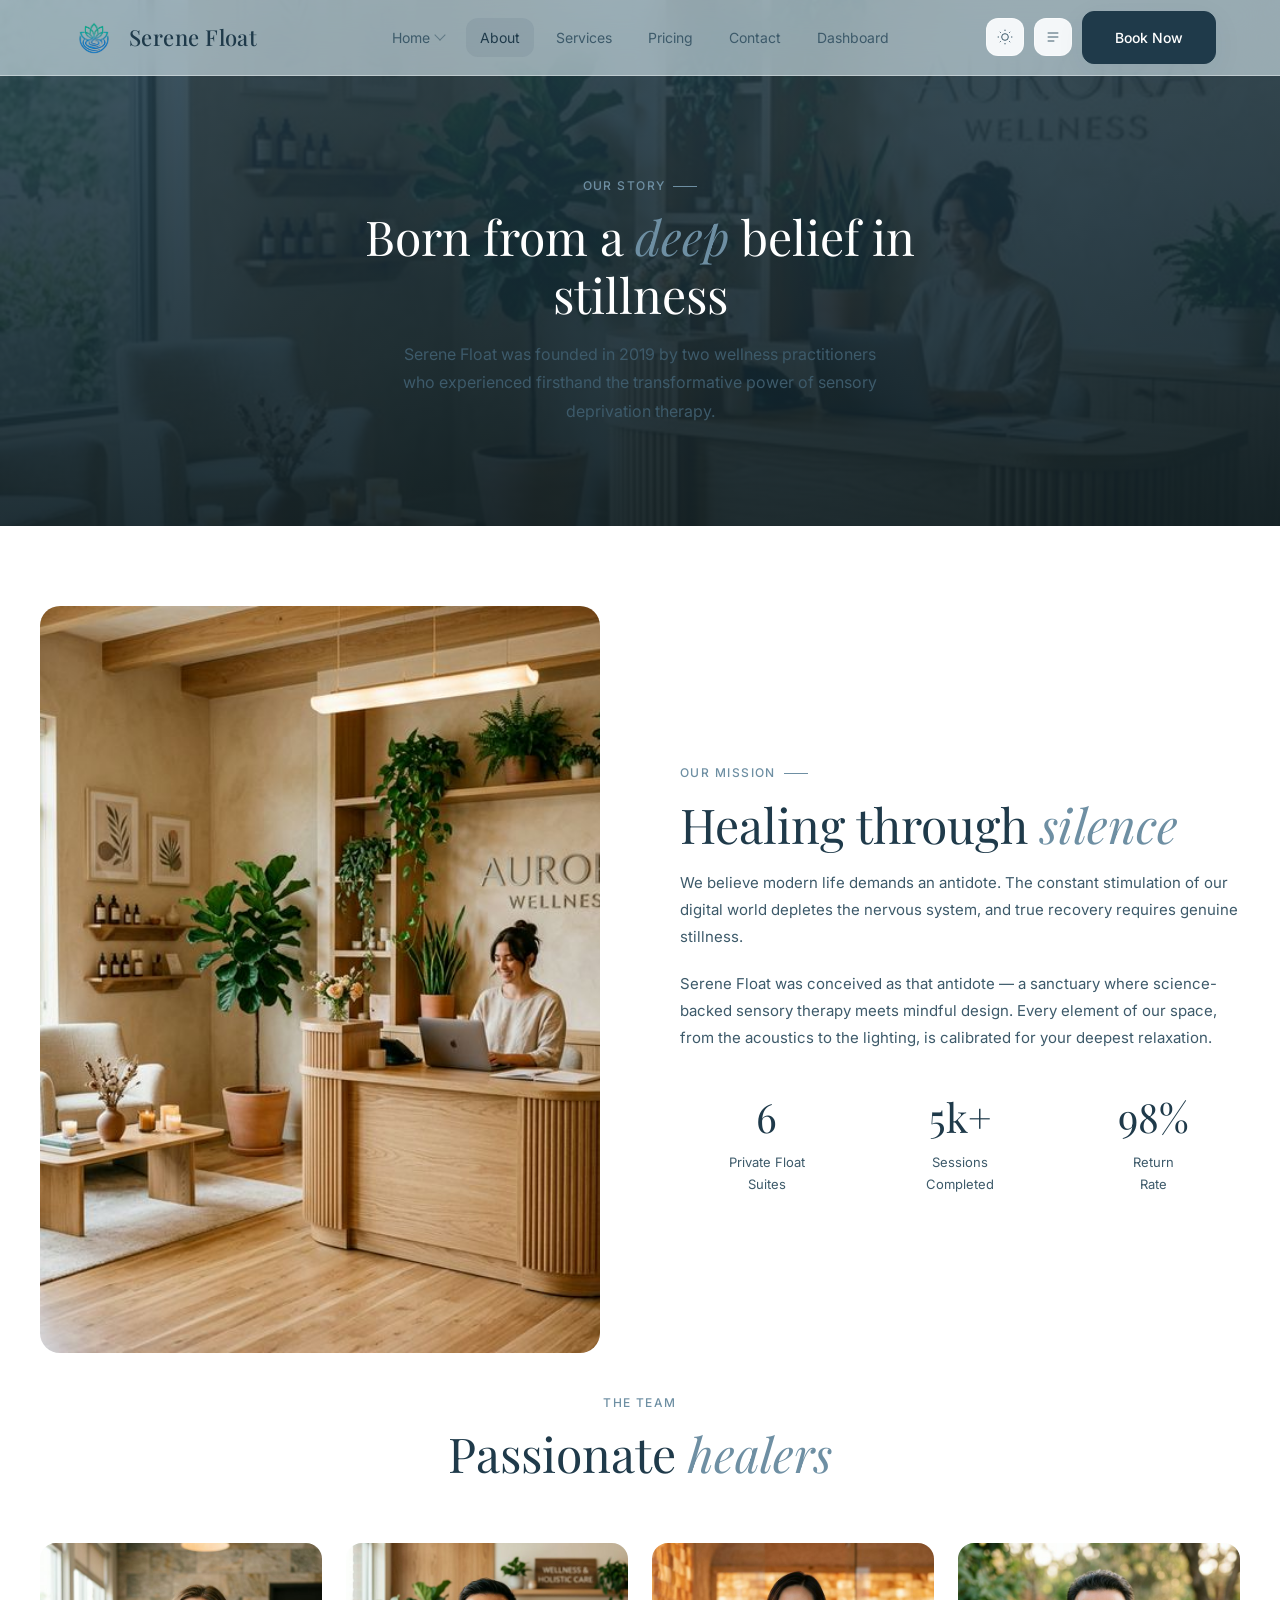
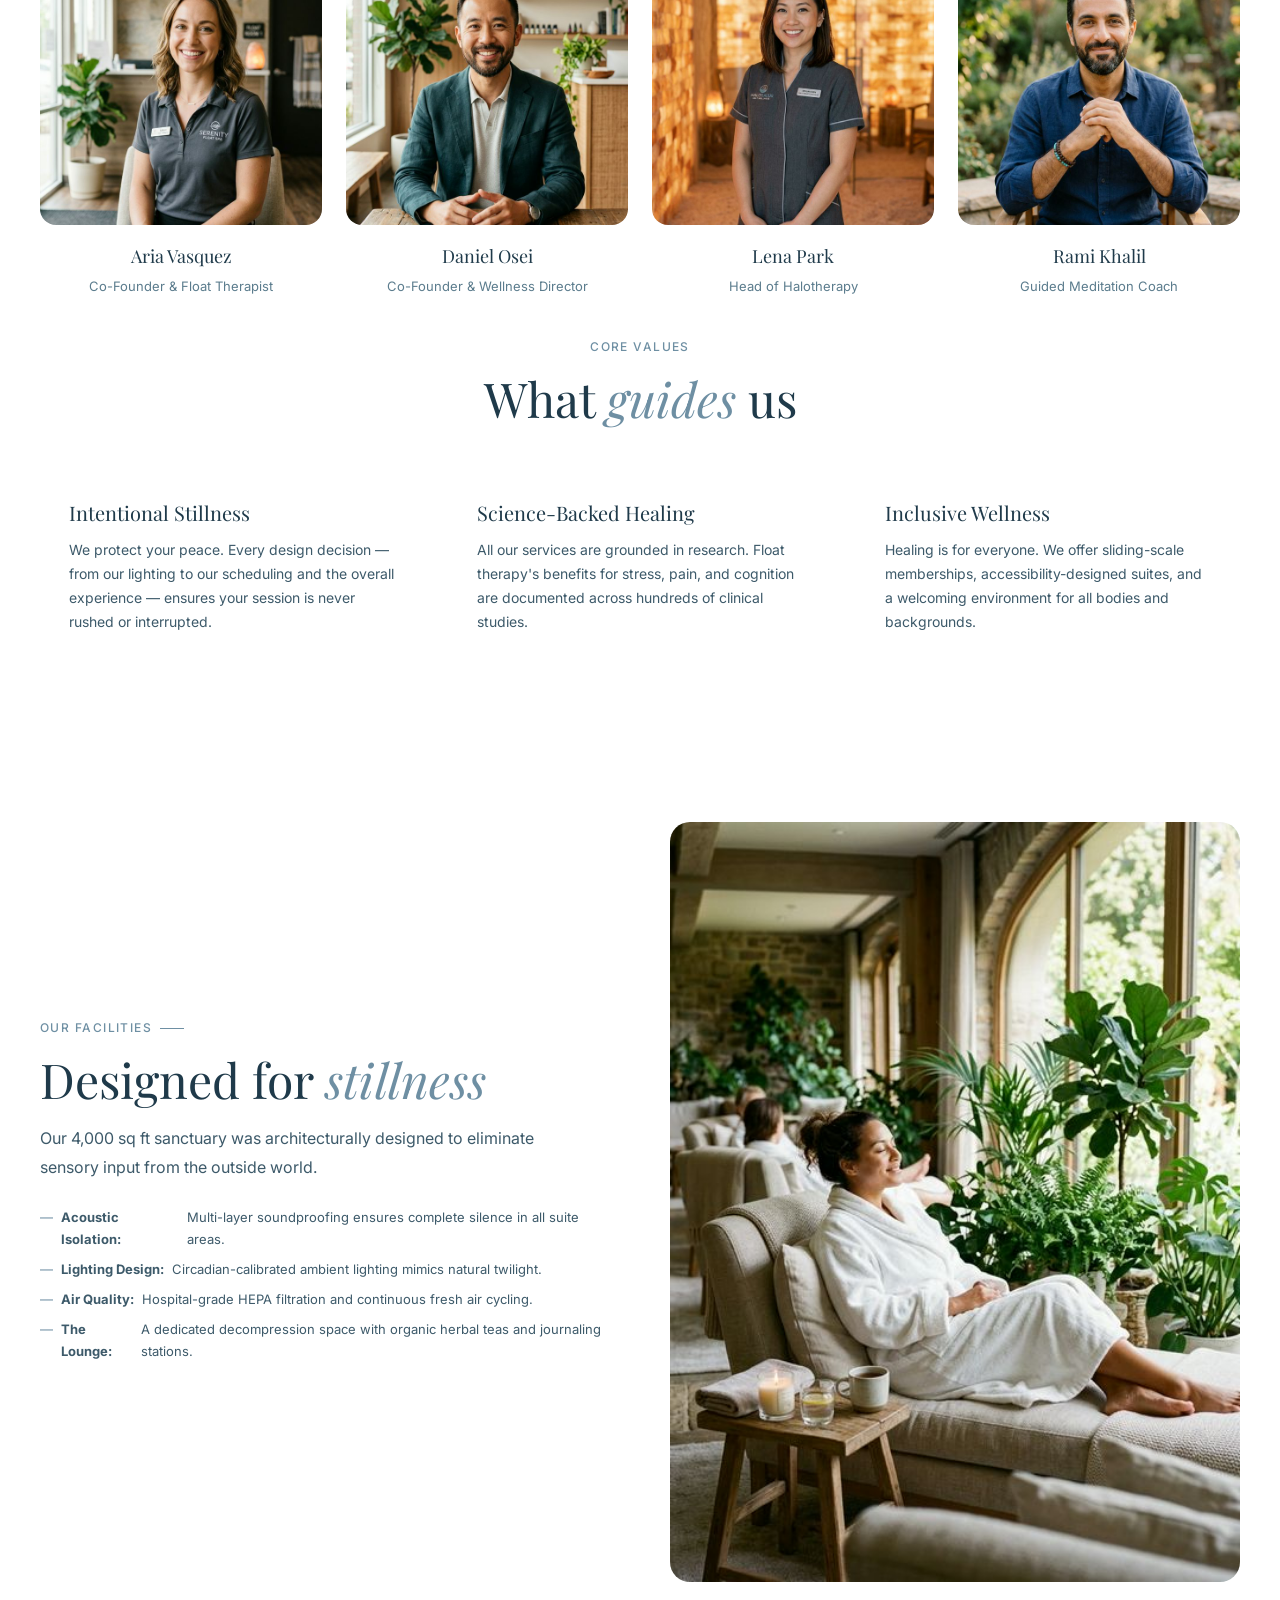
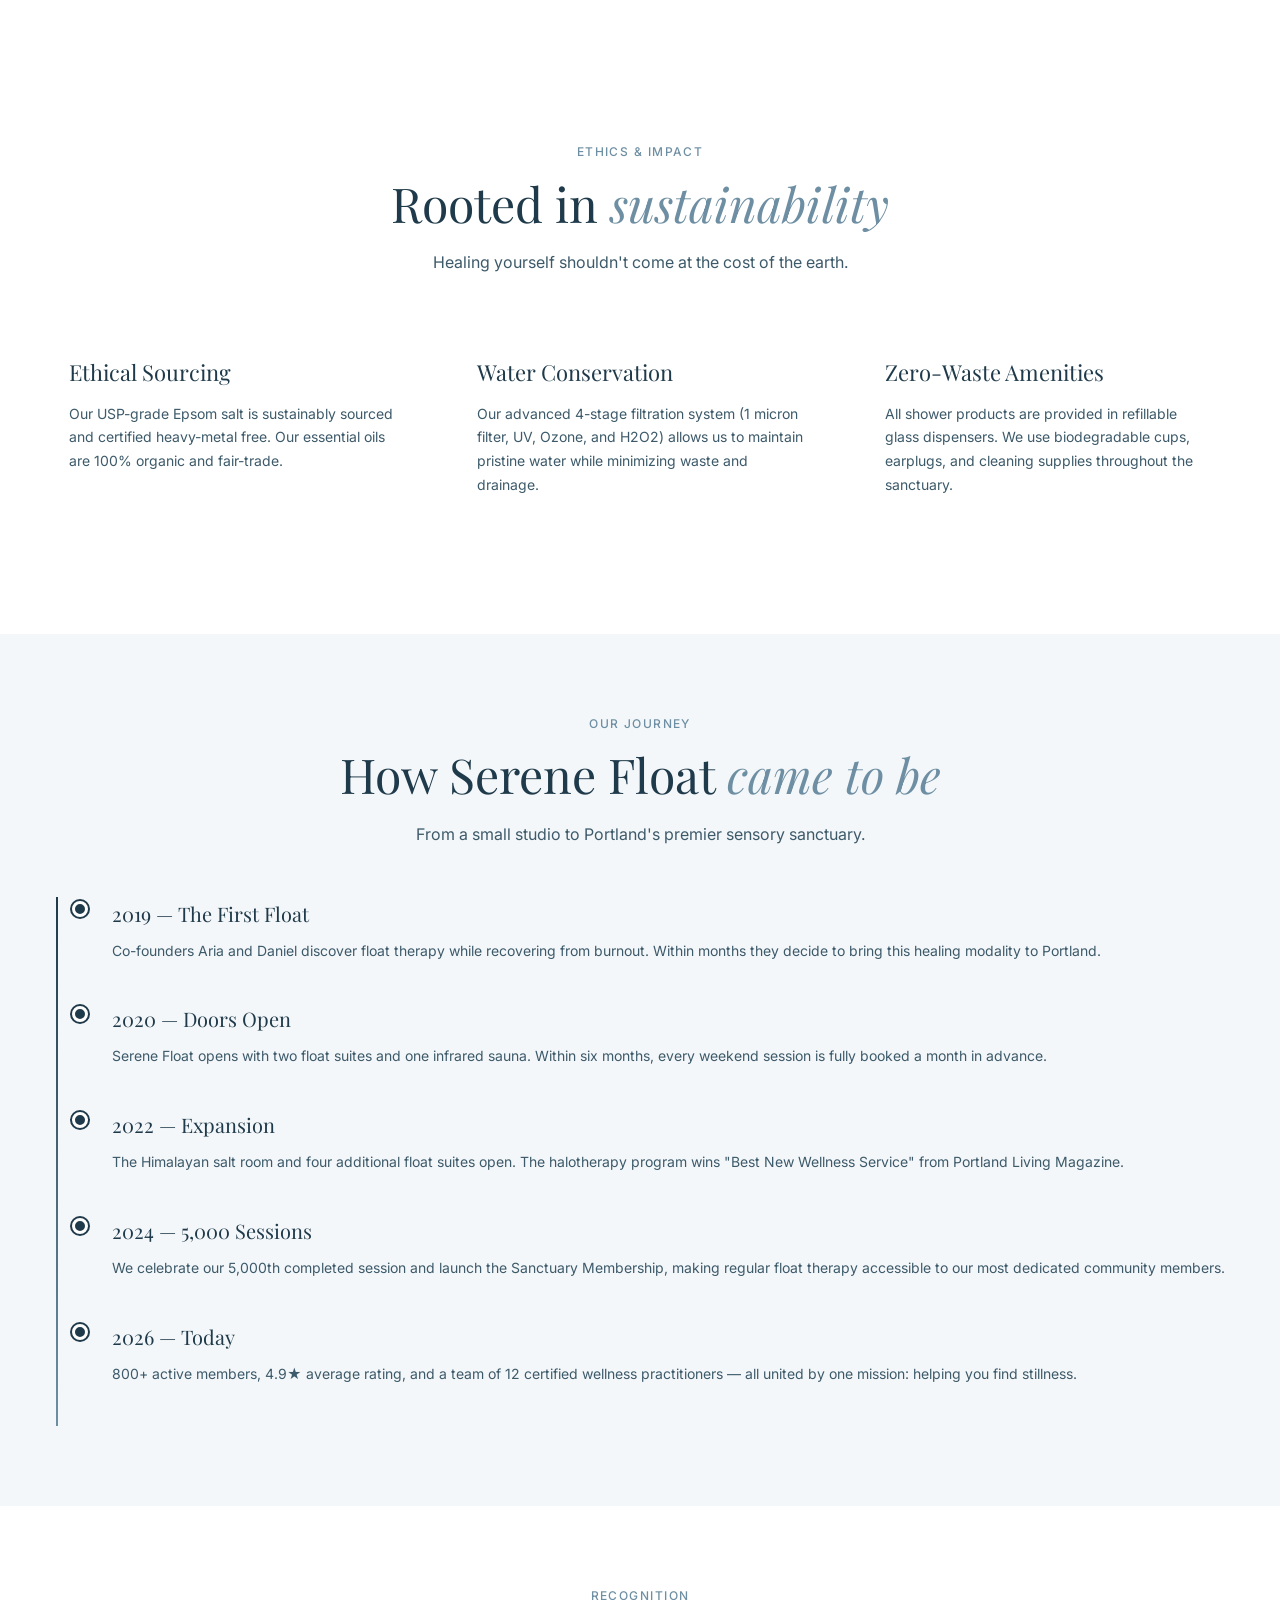
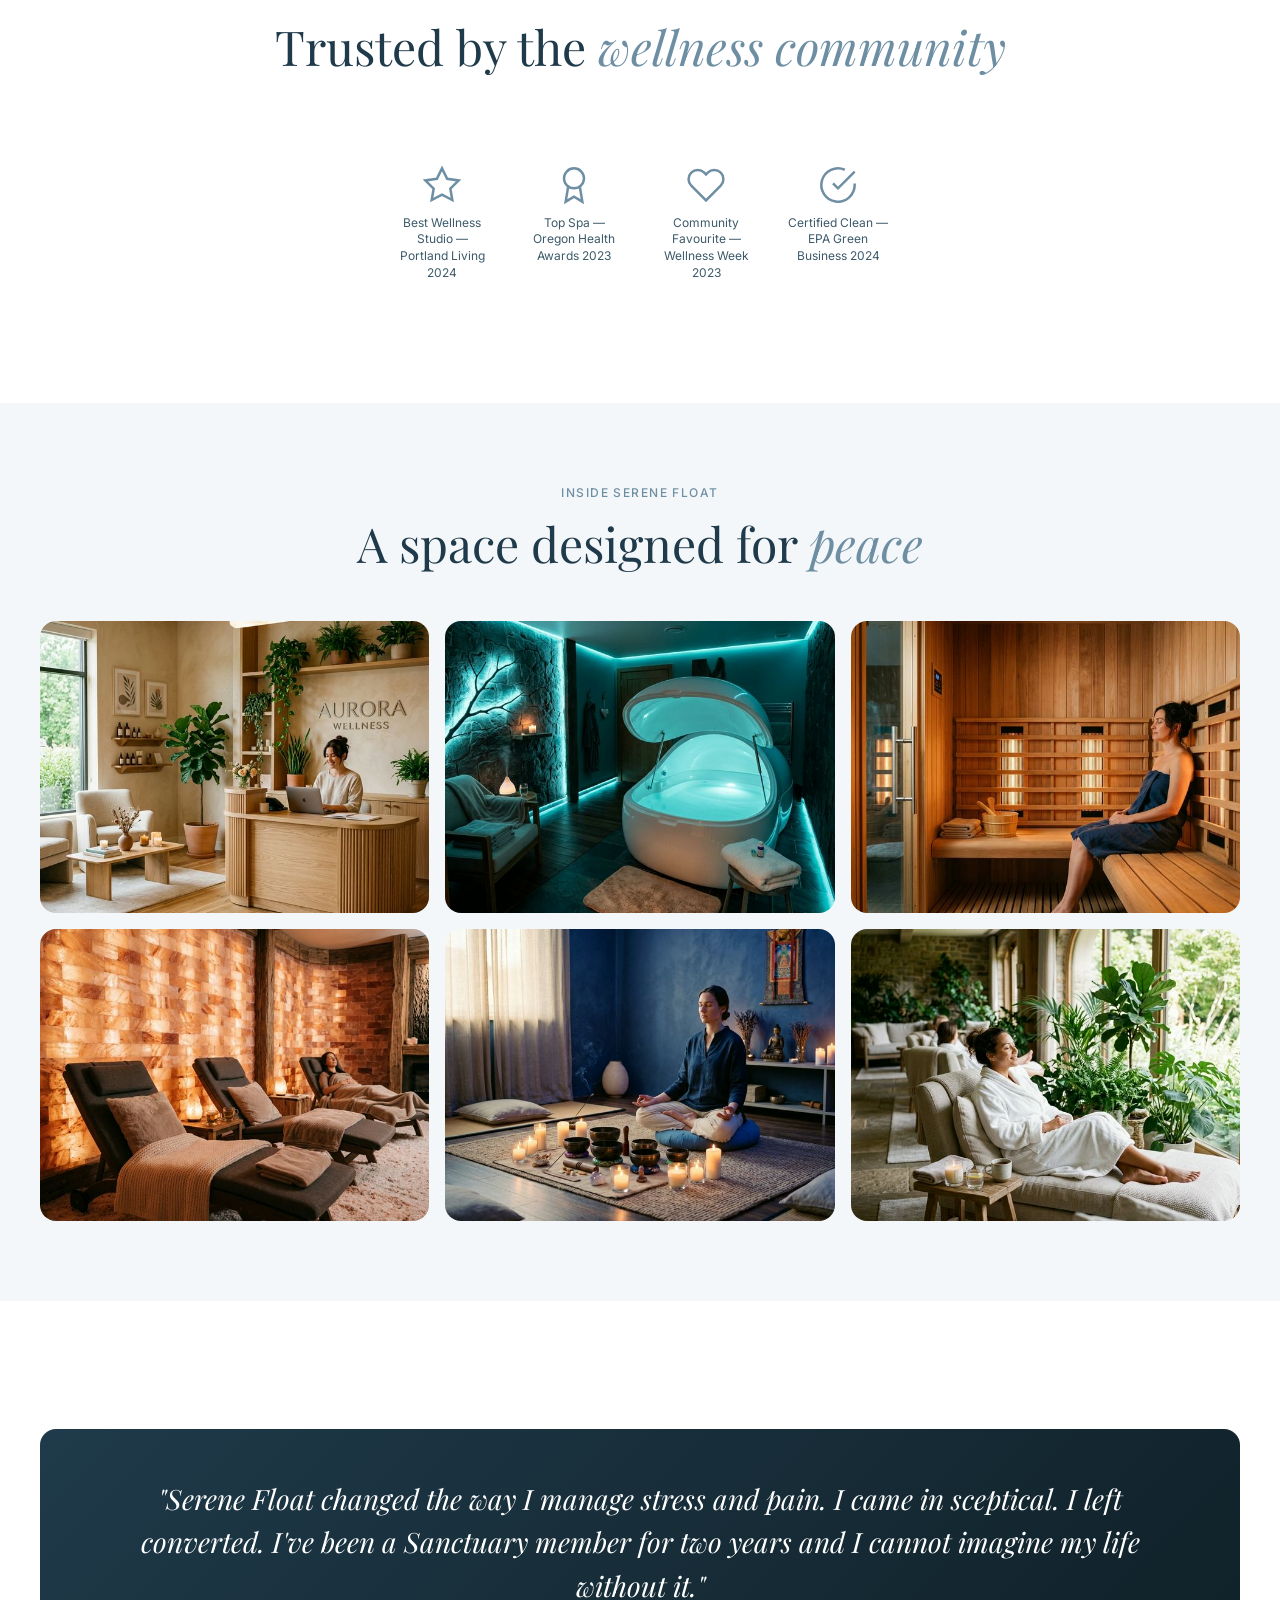
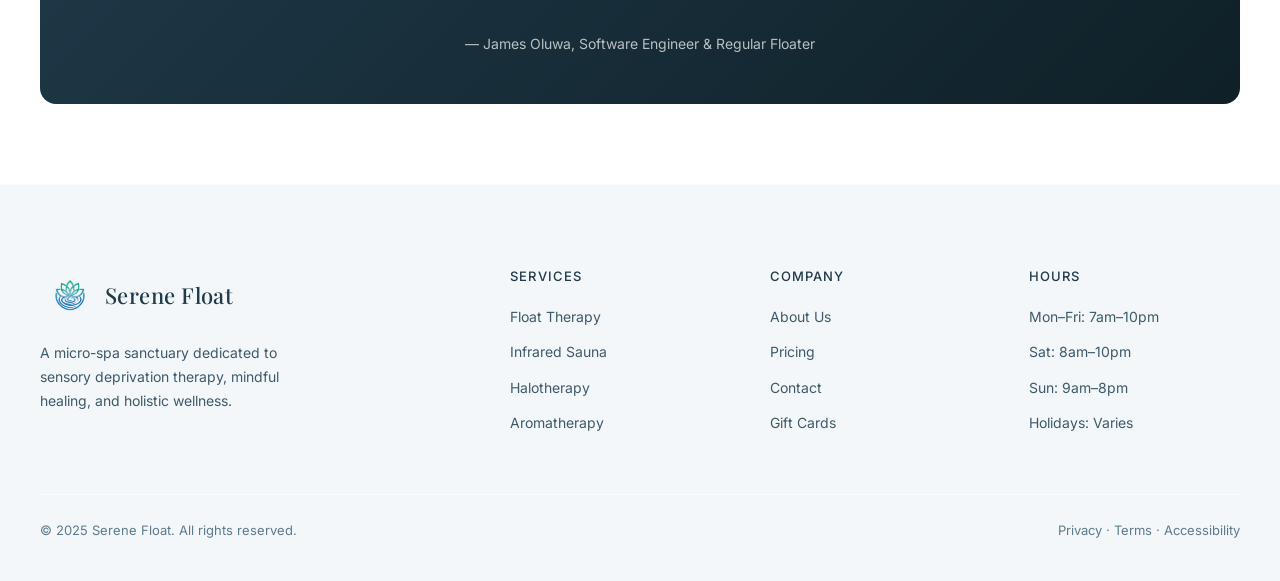
==== commit 84689fef: "correction updated" ====
--- a/pages/about.html
+++ b/pages/about.html
@@ -45,9 +45,6 @@
           <a onclick="showPage('contact')" data-page="contact">Contact</a>
           <a onclick="showPage('dashboard')" data-page="dashboard">Dashboard</a>
           <div class="mobile-nav-btns">
-            <button onclick="showPage('auth-login')" class="btn btn-secondary">
-              Sign In
-            </button>
             <button onclick="showPage('auth-signup')" class="btn btn-primary">
               Book Now
             </button>
@@ -61,7 +58,7 @@
             </button>
             <button class="icon-btn" onclick="toggleRTL()" title="Toggle RTL">
               <svg viewBox="0 0 24 24" fill="none" stroke="currentColor" stroke-width="1.5">
-                <path d="M3 5h12M9 5v14M3 9l3-3-3-3M15 5h6M15 19h6M15 12h6" />
+                <path d="M4 6h16M4 12h16M4 18h10" />
               </svg>
             </button>
           </div>
@@ -95,12 +92,9 @@
               stroke="currentColor"
               stroke-width="1.5"
             >
-              <path d="M3 5h12M9 5v14M3 9l3-3-3-3M15 5h6M15 19h6M15 12h6" />
+              <path d="M4 6h16M4 12h16M4 18h10" />
             </svg>
           </button>
-          <a onclick="showPage('auth-login')" class="btn btn-secondary"
-            >Sign In</a
-          >
           <a onclick="showPage('auth-signup')" class="btn btn-primary"
             >Book Now</a
           >
@@ -108,7 +102,7 @@
       </nav>
     </header>
     <div id="about" class="page active">
-      <div class="page-hero" style="background: linear-gradient(rgba(31,58,74,0.72), rgba(15,32,39,0.82)), url('../assets/images/about_story.png') center/cover; padding: calc(var(--nav-h) + 80px) 32px 80px; color: white;">
+      <div class="page-hero" style="background: linear-gradient(rgba(31,58,74,0.85), rgba(15,32,39,0.92)), url('../assets/images/about_story.png') center/cover; padding: calc(var(--nav-h) + 100px) 24px 100px; color: white;">
         <div class="page-hero-inner">
           <div class="section-label" style="justify-content: center">
             Our Story
--- a/assets/css/style.css
+++ b/assets/css/style.css
@@ -7,12 +7,12 @@
   --secondary: #6e8fa3;
   --secondary-light: #b8ccd6;
   --accent-glow: #5fa8d3;
-  --bg: #dceff5;
-  --bg-alt: #b8ccd6;
+  --bg: #ffffff;
+  --bg-alt: #f4f7f9;
   --surface: rgba(255, 255, 255, 0.788);
   --text: #1f3a4a;
-  --text-muted: #4a6b7c;
-  --text-light: #6e8fa3;
+  --text-muted: #3d5a6a;
+  --text-light: #5b7c8d;
   --border: rgba(255, 255, 255, 0.4);
   --success: #9caf9c;
   --warning: #c7c9c7;
@@ -103,7 +103,7 @@
 .nav-inner {
   max-width: 1200px;
   margin: 0 auto;
-  padding: 0 32px;
+  padding: 0 24px;
   width: 100%;
   display: flex;
   align-items: center;
@@ -118,7 +118,7 @@
   letter-spacing: 0.02em;
   color: var(--primary);
   white-space: nowrap;
-  flex: 0 0 auto;
+  flex: 1;
 }
 .logo-icon {
   width: 60px;
@@ -138,8 +138,7 @@
   align-items: center;
   gap: 8px;
   flex: 1;
-  justify-content: flex-start;
-  margin-left: 32px;
+  justify-content: center;
 }
 .nav-links a {
   font-size: 14px;
@@ -160,8 +159,8 @@
   display: flex;
   align-items: center;
   gap: 10px;
-  flex: 0 0 auto;
-  margin-left: auto;
+  flex: 1;
+  justify-content: flex-end;
 }
 .icon-btn {
   width: 38px;
@@ -245,7 +244,7 @@
   min-height: 100vh;
   display: flex;
   align-items: center;
-  padding: calc(var(--nav-h) + 60px) 32px 80px;
+  padding: calc(var(--nav-h) + 60px) 24px 80px;
   background: var(--bg);
   position: relative;
   overflow: visible;
@@ -316,6 +315,7 @@
   display: flex;
   gap: 12px;
   align-items: center;
+  flex-wrap: wrap;
 }
 .hero-visual {
   position: relative;
@@ -325,12 +325,13 @@
 }
 .float-pod {
   width: 100%;
-  max-width: 480px;
+  max-width: 520px;
   aspect-ratio: 4/3;
-  border-radius: 24px;
+  border-radius: 32px;
   overflow: hidden;
   position: relative;
-  box-shadow: var(--shadow-lg);
+  box-shadow: 0 20px 50px rgba(31, 58, 74, 0.25);
+  border: 1px solid var(--border);
 }
 .float-pod-img {
   width: 100%;
@@ -393,7 +394,7 @@
    SECTION COMMONS
    ========================================= */
 .section {
-  padding: 60px 32px;
+  padding: 80px 24px;
 }
 .section-inner {
   max-width: 1200px;
@@ -430,7 +431,7 @@
 }
 .section-sub {
   font-size: 16px;
-  color: var(--secondary-light);
+  color: var(--text-muted);
   max-width: 500px;
   line-height: 1.8;
 }
@@ -806,7 +807,7 @@
 .site-footer {
   background: var(--bg-alt);
   border-top: 1px solid var(--border);
-  padding: 64px 32px 32px;
+  padding: 80px 24px 40px;
 }
 .footer-inner {
   max-width: 1200px;
@@ -860,7 +861,7 @@
    SERVICES PAGE
    ========================================= */
 .page-hero {
-  padding: calc(var(--nav-h) + 60px) 32px 60px;
+  padding: calc(var(--nav-h) + 80px) 24px 80px;
   background: var(--bg);
   text-align: center;
 }
@@ -872,6 +873,12 @@
   display: grid;
   grid-template-columns: 1fr 1fr;
   gap: 32px;
+}
+.science-grid {
+  display: grid;
+  grid-template-columns: repeat(2, 1fr);
+  gap: 28px;
+  margin-top: 48px;
 }
 .service-detail-card {
   background: var(--surface);
@@ -2175,6 +2182,7 @@
   .pricing-grid,
   .footer-grid,
   .services-detail-grid,
+  .science-grid,
   .team-grid,
   .values-grid {
     grid-template-columns: 1fr;
@@ -3263,33 +3271,88 @@
 
 /* Responsive for new sections */
 @media (max-width: 768px) {
-  .gallery-grid { grid-template-columns: 1fr 1fr; }
-  .article-grid { grid-template-columns: 1fr 1fr; }
-  .awards-strip { padding: 24px; gap: 20px; }
-  .testimonial-dark-banner { padding: 32px 24px; }
-  .timeline { padding-left: 28px; }
-}
+  .hero-inner { grid-template-columns: 1fr; gap: 40px; text-align: center; }
+  .hero-desc { margin: 0 auto 36px; }
+  .hero-actions { justify-content: center; }
+  .float-pod { max-width: 100%; aspect-ratio: 4/3; min-height: 320px; }
+  .hero-stats { position: absolute; left: 50%; transform: translateX(-50%); bottom: 20px; width: 90%; }
+  
+  .services-grid { grid-template-columns: 1fr; }
+  .pricing-grid { grid-template-columns: 1fr; }
+  .testimonials-grid { grid-template-columns: 1fr; }
+  .footer-grid { grid-template-columns: 1fr; gap: 32px; }
+}
+
 @media (max-width: 480px) {
+  .nav-inner, .hero, .section, .site-footer, .page-hero { padding-left: 20px; padding-right: 20px; }
+  .hero h1 { font-size: 36px; }
+  .float-pod { aspect-ratio: 4/3; min-height: 280px; }
+  .hero-stats { gap: 8px; padding: 12px; bottom: 15px; }
+  .stat-val { font-size: 20px; }
+
+  /* Services page — card fixes */
+  .services-detail-grid { grid-template-columns: 1fr; gap: 20px; }
+  .service-detail-card { border-radius: 16px; }
+  .sdc-image { height: 200px; }
+  .sdc-body { padding: 20px 16px; }
+  .sdc-body h3 { font-size: 20px; }
+  .sdc-body p { font-size: 13px; }
+  .sdc-meta {
+    display: flex;
+    flex-wrap: wrap;
+    gap: 10px;
+  }
+  .sdc-meta span { font-size: 12px; }
+  .benefits-list li { font-size: 12px; }
+
+  /* Page hero padding tightened */
+  .page-hero { padding-top: calc(var(--nav-h) + 40px); padding-bottom: 40px; padding-left: 20px; padding-right: 20px; }
+  .page-hero-inner { max-width: 100%; }
+  .section-title { font-size: clamp(22px, 6vw, 32px); }
+  .section-sub { font-size: 14px; }
+
+  /* Services science grid */
+  .science-grid { grid-template-columns: 1fr; gap: 16px; margin-top: 32px; }
+  .value-card { padding: 20px 16px; border-radius: 12px; }
+  .value-card h4 { font-size: 16px; margin-bottom: 8px; }
+  .value-card p { font-size: 13px; line-height: 1.6; }
+
   .gallery-grid { grid-template-columns: 1fr; }
   .article-grid { grid-template-columns: 1fr; }
-  .how-steps {
-    grid-template-columns: 1fr;
-  }
-  .how-steps h3 {
-    font-size: 20px;
-    width: 100%;
-    margin: 0 auto;
-    margin-bottom: 10px;
-  }
-  .how-steps p {
-    font-size: 13px;
-    width: 100%;
-  }
-  .how-image {
-    display: none;
-  }
-
-}
-
-
-
+  .how-steps { grid-template-columns: 1fr; }
+  .how-steps h3 { font-size: 20px; width: 100%; margin: 0 auto 10px; }
+  .how-steps p { font-size: 13px; width: 100%; }
+  .how-image { display: none; }
+}
+
+/* ---- 360 px: tightest breakpoint ---- */
+@media (max-width: 390px) {
+  .nav-inner, .hero, .section, .site-footer, .page-hero { padding-left: 16px; padding-right: 16px; }
+
+  /* Services page at 360px */
+  .sdc-body { padding: 16px 12px; }
+  .sdc-body h3 { font-size: 18px; margin-bottom: 8px; }
+  .sdc-meta { gap: 8px; }
+  .sdc-meta span { font-size: 11px; }
+  .benefits-list { gap: 6px; }
+  .benefits-list li { font-size: 11px; }
+  .service-detail-card .btn { width: 100%; justify-content: center; padding: 12px 16px; font-size: 13px; }
+
+  /* Science grid at 360px */
+  .science-grid { gap: 12px; margin-top: 24px; }
+  .value-card { padding: 16px 12px; }
+  .value-card h4 { font-size: 15px; }
+  .value-card p { font-size: 12px; }
+
+  /* Hero section at 360px */
+  .page-hero { padding-top: calc(var(--nav-h) + 32px); padding-bottom: 32px; }
+  .section-title { font-size: 22px; }
+  .section-sub { font-size: 13px; }
+
+  /* General section spacing */
+  .section { padding-top: 48px; padding-bottom: 48px; }
+  .section-inner { max-width: 100%; }
+}
+
+
+
--- a/assets/css/dark-mode.css
+++ b/assets/css/dark-mode.css
@@ -1,17 +1,17 @@
 [data-theme="dark"] {
   --primary: #ebeef0;
-  --primary-dark: #0F2027;
+  --primary-dark: #000000;
   --secondary: #6E8FA3;
-  --secondary-light: #B8CCD6;
+  --secondary-light: #94A9B6;
   --accent-glow: #5FA8D3;
-  --bg: #0F2027;
-  --bg-alt: #162C36;
-  --surface: rgba(32, 58, 67, 0.788);
-  --text: #DCEFF5;
-  --text-muted: #9CAF9C;
-  --text-light: #6E8FA3;
-  --border: rgba(95, 168, 211, 0.15);
-  --shadow: 0 8px 32px rgba(0, 0, 0, 0.5);
-  --shadow-lg: 0 16px 48px rgba(0, 0, 0, 0.7);
-  --glow: 0 0 24px rgba(95, 168, 211, 0.4);
+  --bg: #000000;
+  --bg-alt: #0a0a0a;
+  --surface: rgba(15, 15, 15, 0.85);
+  --text: #ffffff;
+  --text-muted: #b0c4b0;
+  --text-light: #8ba5b4;
+  --border: rgba(255, 255, 255, 0.1);
+  --shadow: 0 8px 32px rgba(0, 0, 0, 0.8);
+  --shadow-lg: 0 16px 48px rgba(0, 0, 0, 0.9);
+  --glow: 0 0 24px rgba(95, 168, 211, 0.3);
 }
--- a/assets/css/rtl.css
+++ b/assets/css/rtl.css
@@ -53,13 +53,11 @@
    MAIN NAVIGATION RTL
    ========================================= */
 [dir="rtl"] .nav-actions {
-  margin-right: 0;
-  margin-left: 15px;
+  margin-left: 0;
 }
 
 [dir="rtl"] .nav-links {
-  margin-left: 0;
-  margin-right: auto;
+  margin-right: 0;
 }
 
 @media (max-width: 900px) {
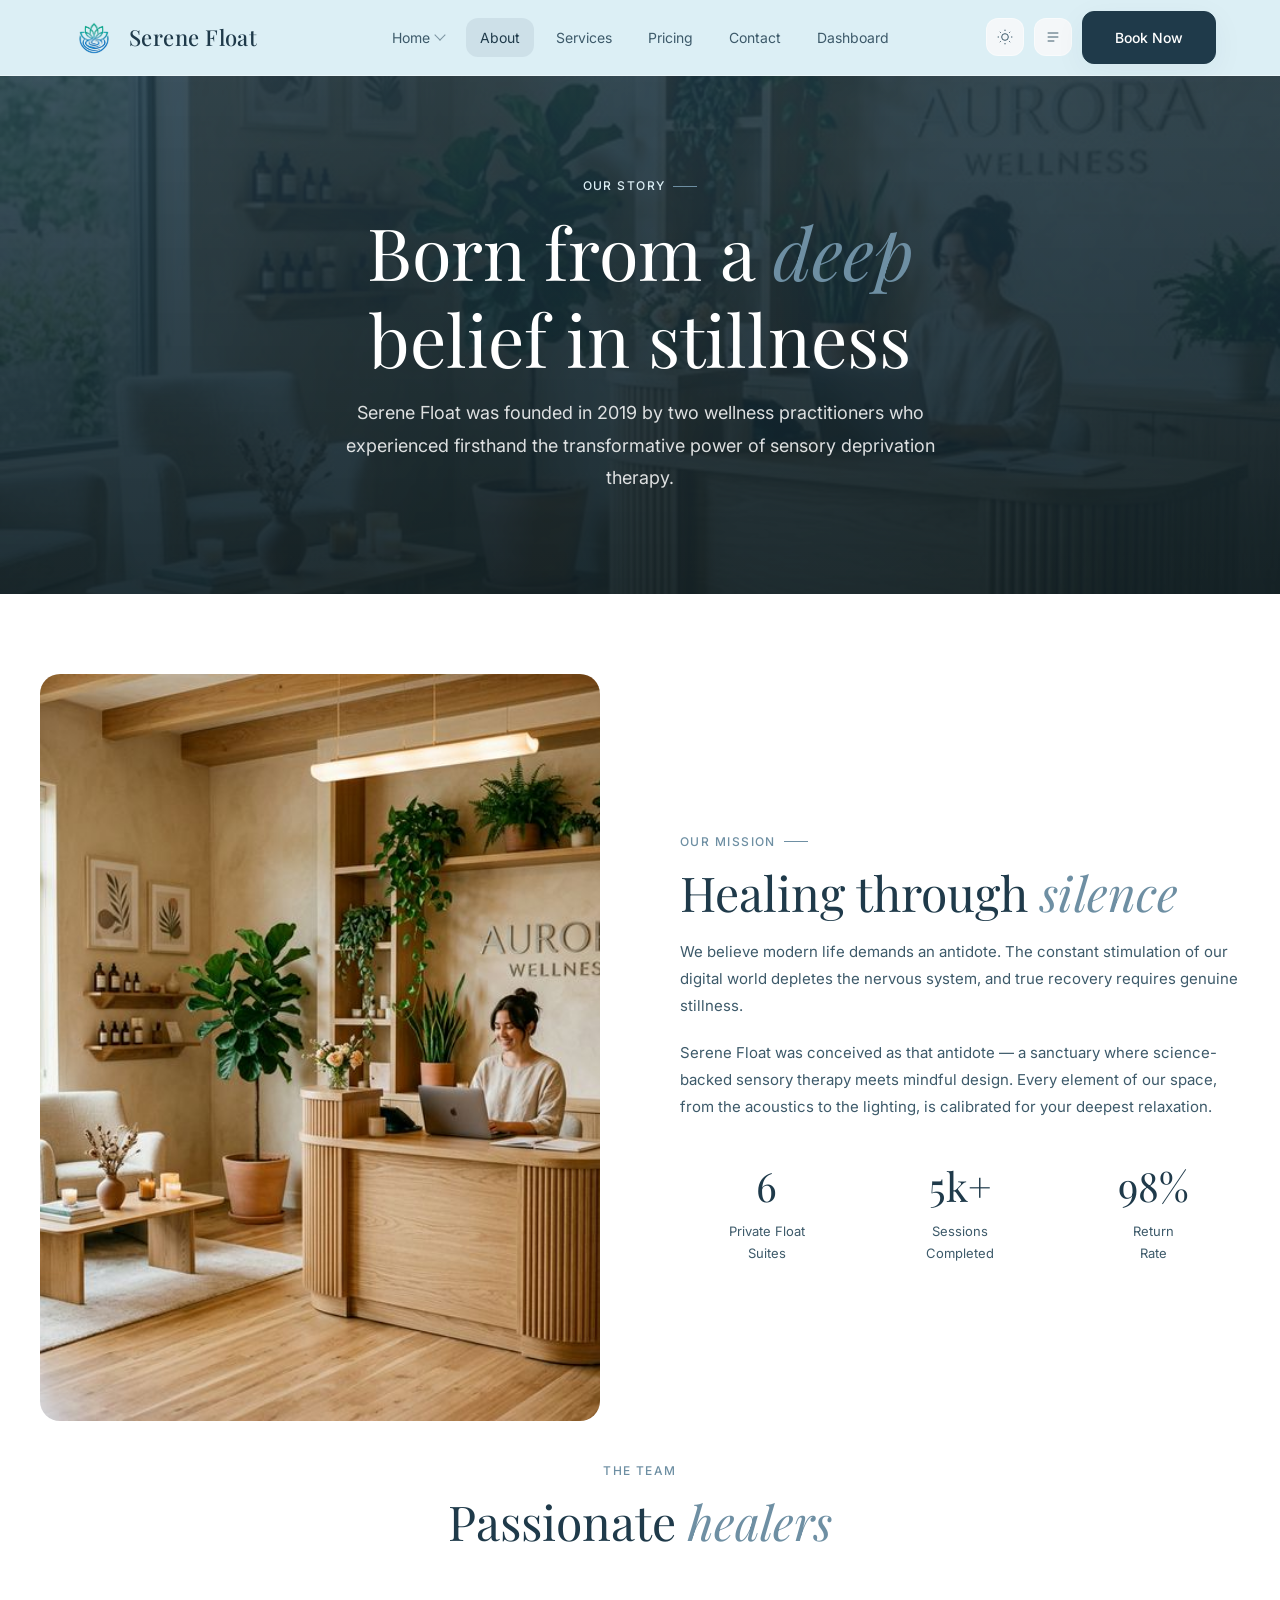
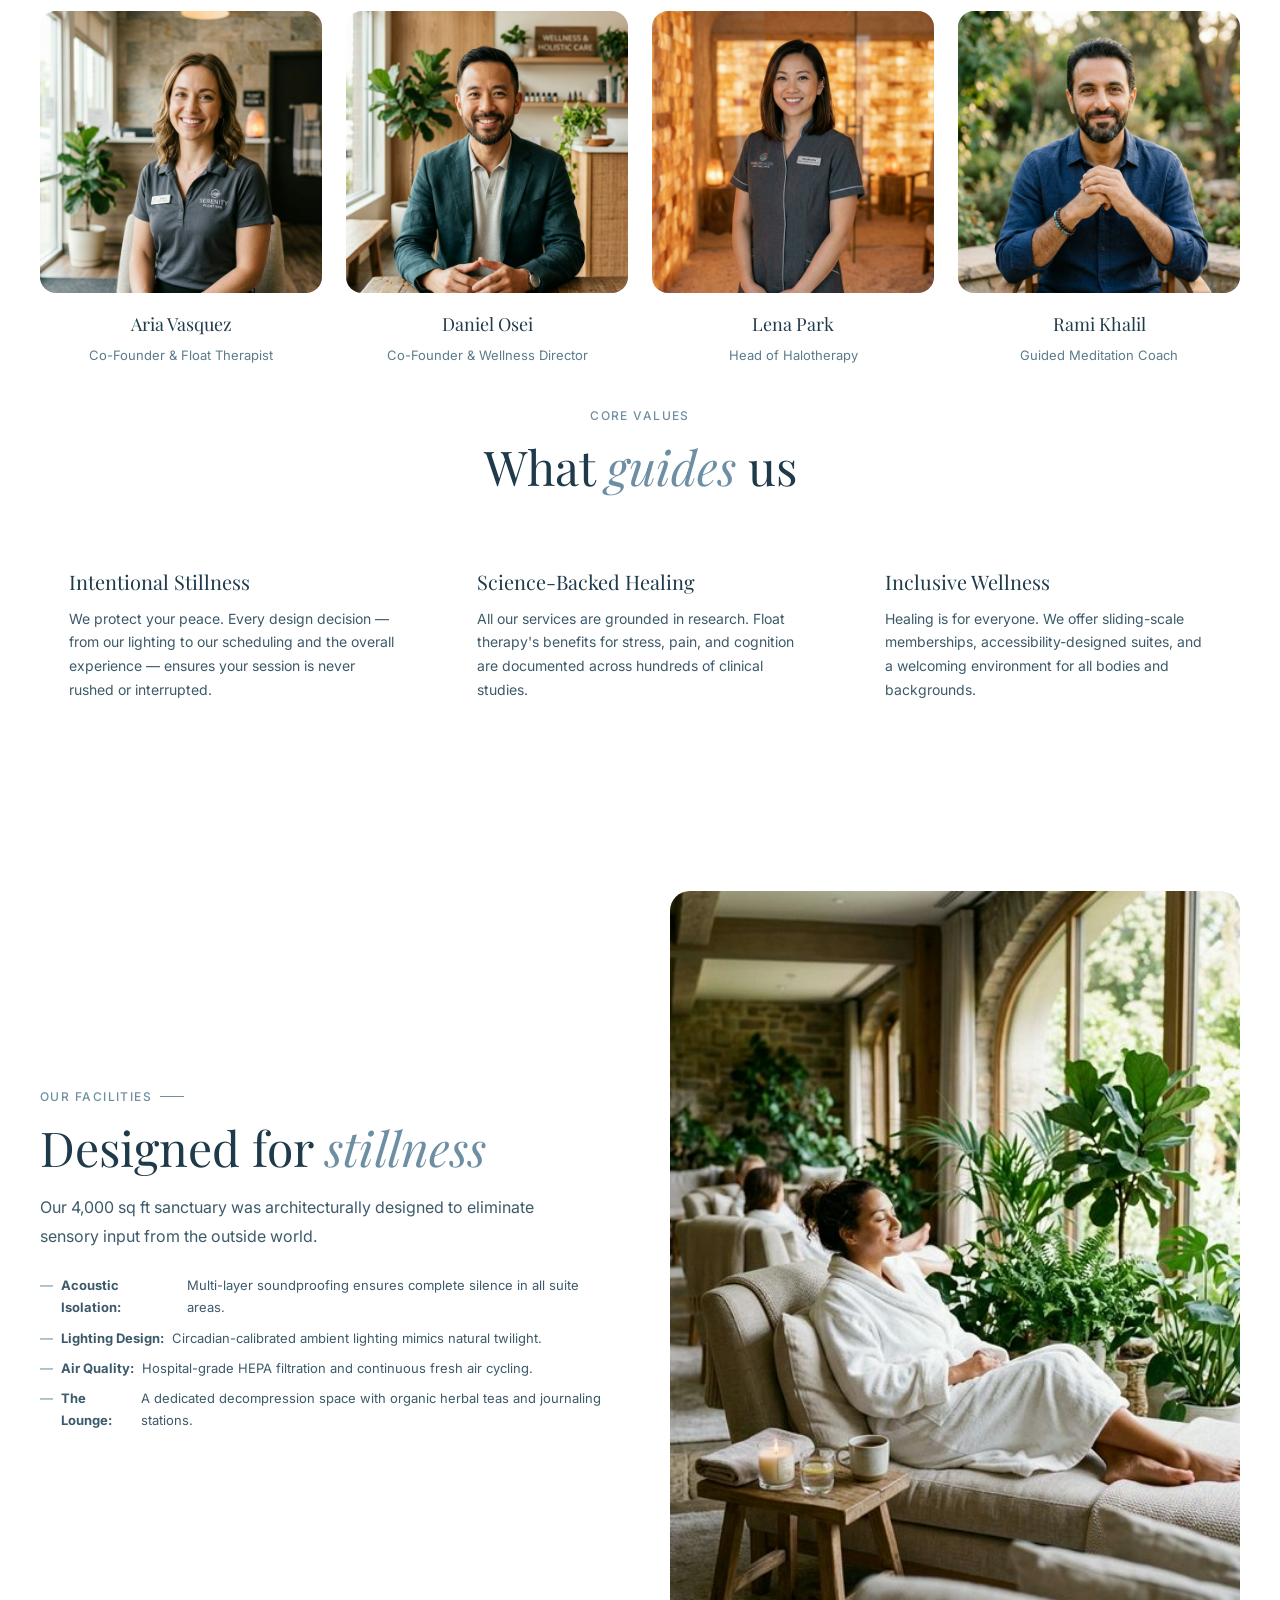
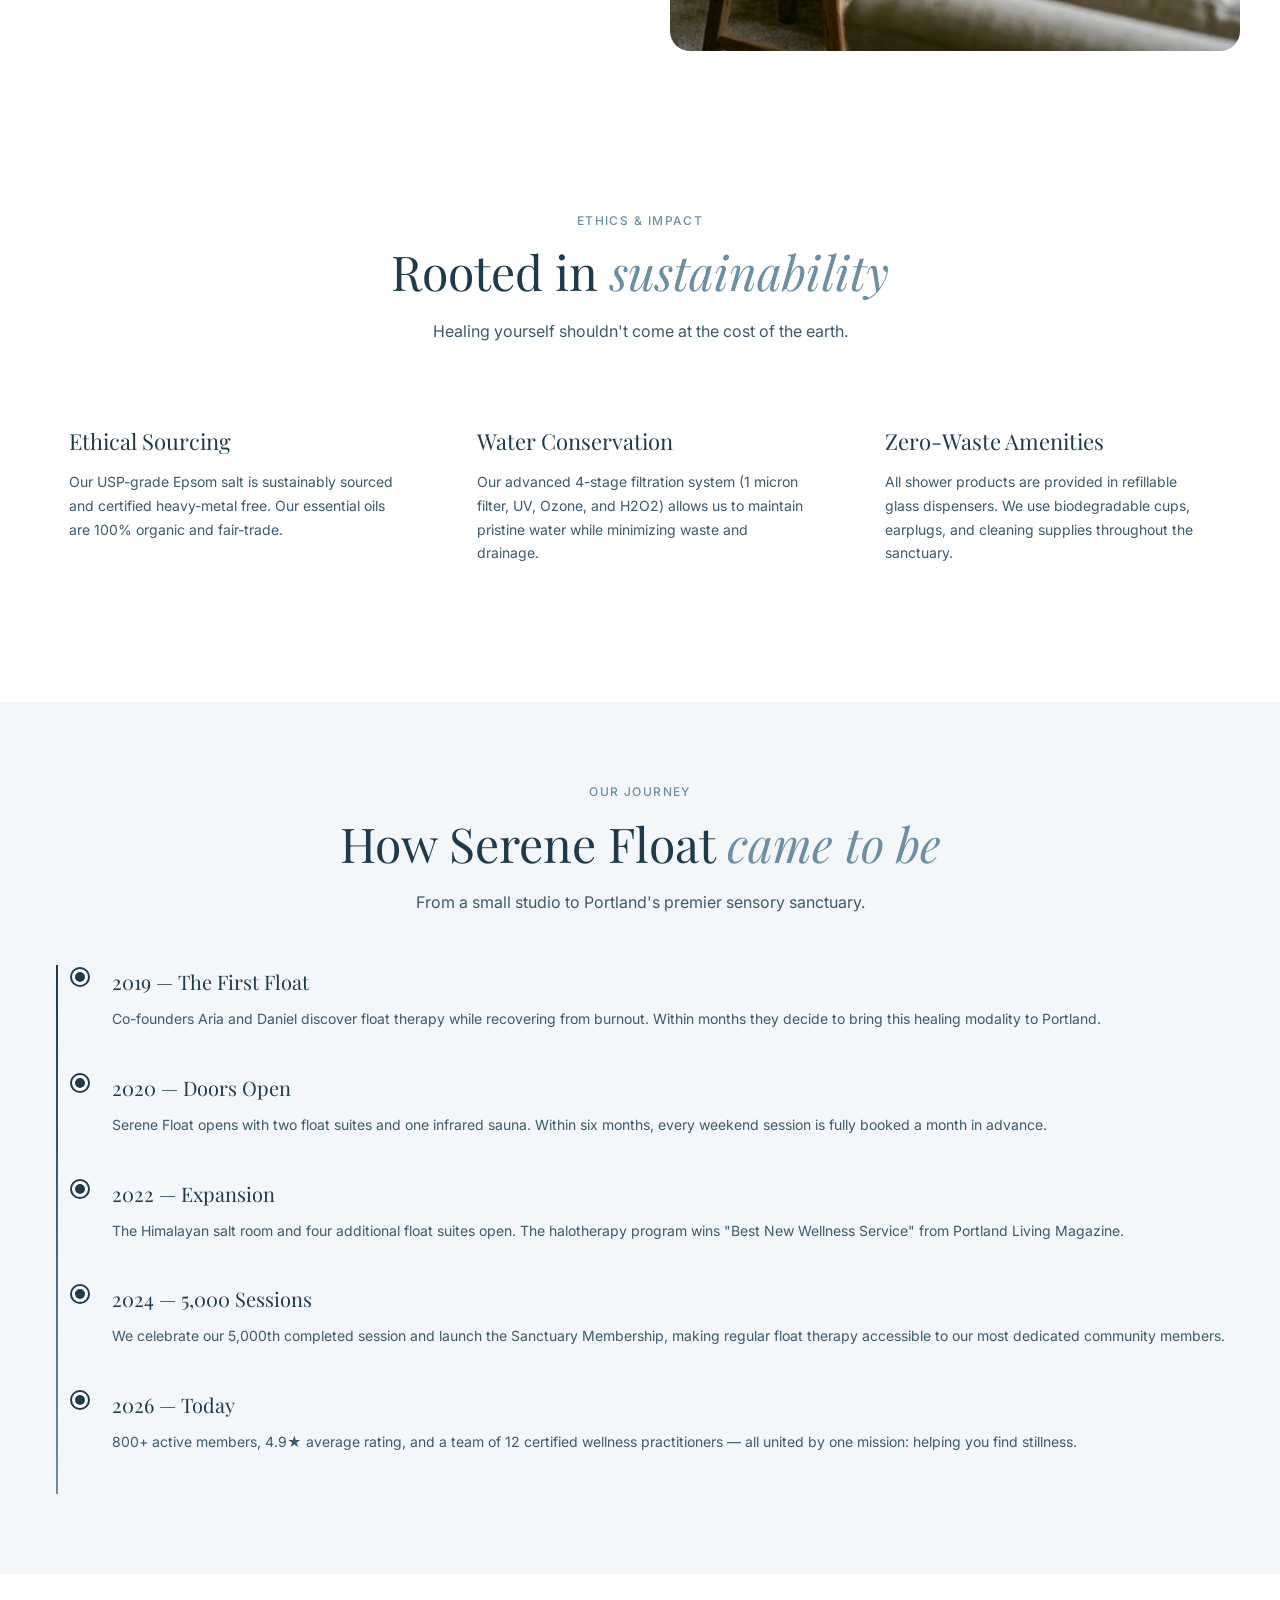
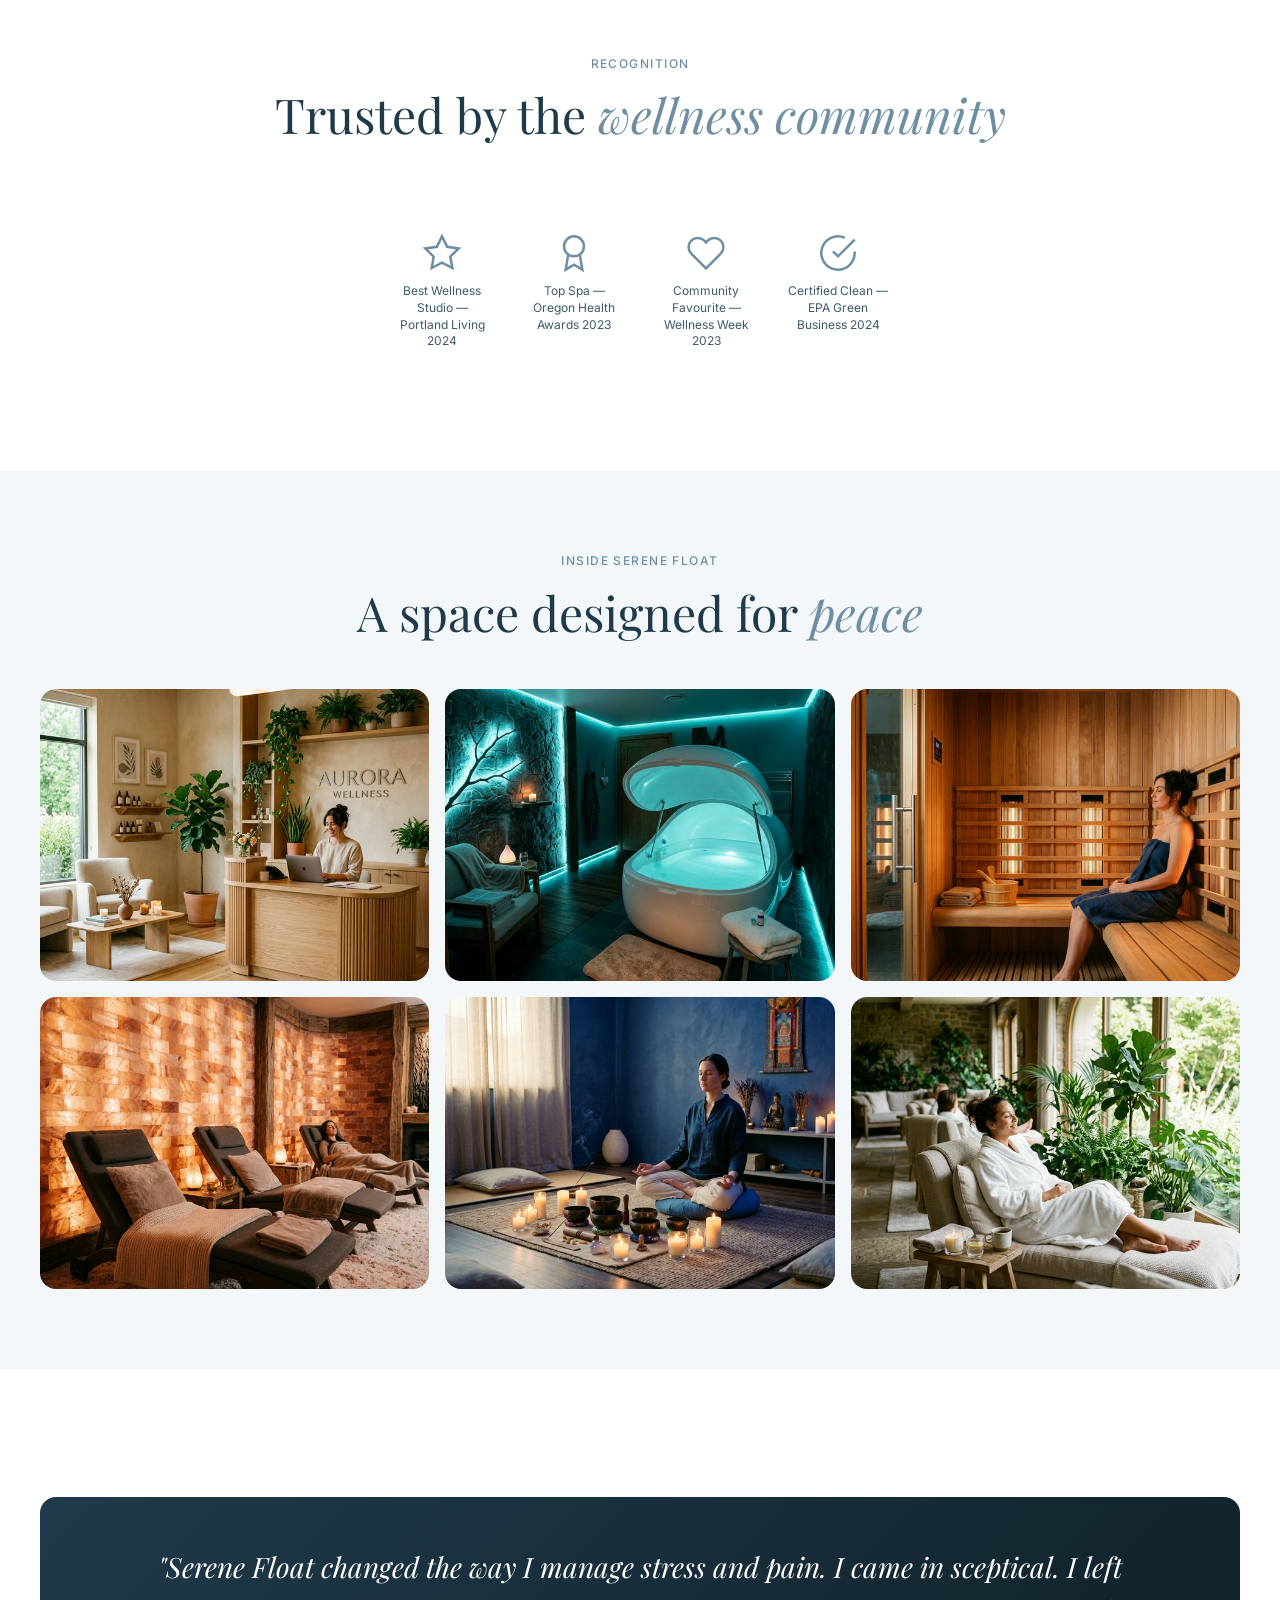
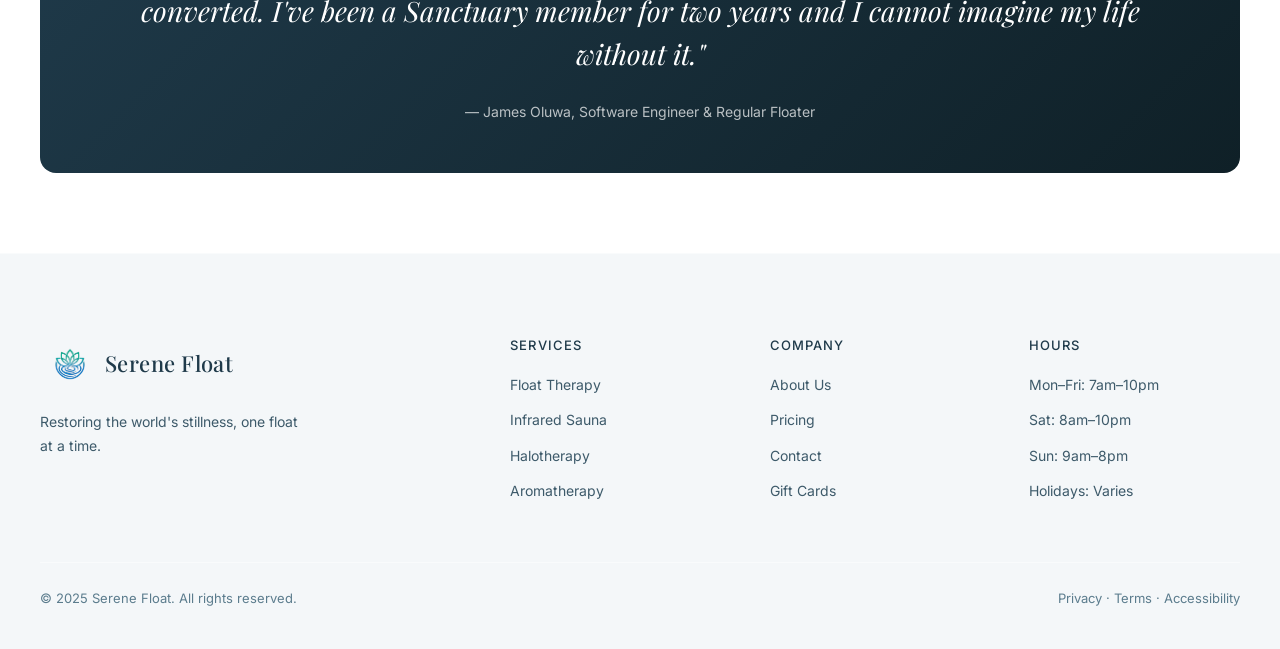
==== commit 7b933bc1: "correction updated" ====
--- a/pages/about.html
+++ b/pages/about.html
@@ -25,7 +25,7 @@
   <body>
     <header class="site-header" id="siteHeader">
       <nav class="nav-inner">
-        <a class="logo" onclick="showPage('home')">
+        <a class="logo" href="../index.html">
           <div class="logo-icon">
             <img src="../assets/images/logo.png" alt="Serene Float Logo" style="width: 100%; height: 100%; object-fit: contain;">
           </div>
@@ -39,15 +39,14 @@
               <a class="dropdown-link" href="home-v2.html">Home v2 (Bento)</a>
             </div>
           </div>
-          <a onclick="showPage('about')"class="active" data-page="about">About</a>
-          <a onclick="showPage('services')" data-page="services">Services</a>
-          <a onclick="showPage('pricing')" data-page="pricing">Pricing</a>
-          <a onclick="showPage('contact')" data-page="contact">Contact</a>
-          <a onclick="showPage('dashboard')" data-page="dashboard">Dashboard</a>
+          <a href="about.html" class="active" data-page="about">About</a>
+          <a href="services.html" data-page="services">Services</a>
+          <a href="pricing.html" data-page="pricing">Pricing</a>
+          <a href="contact.html" data-page="contact">Contact</a>
+          <a href="dashboard.html" data-page="dashboard">Dashboard</a>
+          <!-- Mobile-only CTA buttons -->
           <div class="mobile-nav-btns">
-            <button onclick="showPage('auth-signup')" class="btn btn-primary">
-              Book Now
-            </button>
+            <a href="signup.html" class="btn btn-primary">Book Now</a>
           </div>
           <!-- Mobile-only icon row (theme / RTL toggles) -->
           <div class="mobile-icon-row">
@@ -92,10 +91,10 @@
               stroke="currentColor"
               stroke-width="1.5"
             >
-              <path d="M4 6h16M4 12h16M4 18h10" />
+              <path d="M4 6h16M4 12h16 M4 18h10" />
             </svg>
           </button>
-          <a onclick="showPage('auth-signup')" class="btn btn-primary"
+          <a href="signup.html" class="btn btn-primary"
             >Book Now</a
           >
         </div>
@@ -104,13 +103,13 @@
     <div id="about" class="page active">
       <div class="page-hero" style="background: linear-gradient(rgba(31,58,74,0.85), rgba(15,32,39,0.92)), url('../assets/images/about_story.png') center/cover; padding: calc(var(--nav-h) + 100px) 24px 100px; color: white;">
         <div class="page-hero-inner">
-          <div class="section-label" style="justify-content: center">
+          <div class="section-label" style="justify-content: center; color: #DCEFF5;">
             Our Story
           </div>
-          <h1 class="section-title" style="color:white;">
+          <h1 class="section-title" style="color:white; font-size: clamp(40px, 6vw, 72px);">
             Born from a <em>deep</em> belief in stillness
           </h1>
-          <p class="section-sub" style="margin: 0 auto">
+          <p class="section-sub" style="margin: 0 auto; color: rgba(255,255,255,0.85); font-size: 18px; max-width: 600px;">
             Serene Float was founded in 2019 by two wellness practitioners who
             experienced firsthand the transformative power of sensory
             deprivation therapy.
@@ -436,34 +435,29 @@
       <div class="footer-inner">
         <div class="footer-grid">
           <div class="footer-brand">
-            <div class="logo">
+            <a class="logo" href="../index.html">
               <div class="logo-icon">
-                <a href="../index.html">
-                  <img src="../assets/images/logo.png" alt="Serene Float Logo" style="width: 100%; height: 100%; object-fit: contain;">
-                </a>
+                <img src="../assets/images/logo.png" alt="Serene Float Logo" style="width: 100%; height: 100%; object-fit: contain;">
               </div>
               Serene Float
-            </div>
-            <p>
-              A micro-spa sanctuary dedicated to sensory deprivation therapy,
-              mindful healing, and holistic wellness.
-            </p>
+            </a>
+            <p class="footer-tagline">Restoring the world's stillness, one float at a time.</p>
           </div>
           <div class="footer-col">
             <h5>Services</h5>
             <ul>
-              <li><a onclick="showPage('services')">Float Therapy</a></li>
-              <li><a onclick="showPage('services')">Infrared Sauna</a></li>
-              <li><a onclick="showPage('services')">Halotherapy</a></li>
-              <li><a onclick="showPage('services')">Aromatherapy</a></li>
+              <li><a href="services.html">Float Therapy</a></li>
+              <li><a href="services.html">Infrared Sauna</a></li>
+              <li><a href="services.html">Halotherapy</a></li>
+              <li><a href="services.html">Aromatherapy</a></li>
             </ul>
           </div>
           <div class="footer-col">
             <h5>Company</h5>
             <ul>
-              <li><a onclick="showPage('about')">About Us</a></li>
-              <li><a onclick="showPage('pricing')">Pricing</a></li>
-              <li><a onclick="showPage('contact')">Contact</a></li>
+              <li><a href="about.html">About Us</a></li>
+              <li><a href="pricing.html">Pricing</a></li>
+              <li><a href="contact.html">Contact</a></li>
               <li><a href="#">Gift Cards</a></li>
             </ul>
           </div>
--- a/assets/css/style.css
+++ b/assets/css/style.css
@@ -2478,12 +2478,12 @@
 }
 
 .site-header {
-  background: rgba(220, 239, 245, 0.6) !important;
+  background: rgba(220, 239, 245, 1) !important;
   backdrop-filter: blur(20px);
   -webkit-backdrop-filter: blur(20px);
 }
 [data-theme="dark"] .site-header {
-  background: rgba(15, 32, 39, 0.7) !important;
+  background: rgba(15, 32, 39, 1) !important;
 }
 
 /* ---- CRITICAL: On mobile, remove backdrop-filter from header.
@@ -2494,11 +2494,11 @@
   .site-header {
     backdrop-filter: none !important;
     -webkit-backdrop-filter: none !important;
-    background: var(--bg) !important;
+    background: rgba(220, 239, 245, 1) !important;
     z-index: 200;
   }
   [data-theme="dark"] .site-header {
-    background: var(--bg) !important;
+    background: rgba(15, 32, 39, 1) !important;
   }
 }
 
@@ -2944,12 +2944,15 @@
   align-items: center; 
   justify-content: space-between; 
   padding: 16px 24px;
-  background: var(--surface);
+  background: rgba(220, 239, 245, 1) !important;
   border-bottom: 1px solid var(--border);
   position: sticky;
   top: 0;
   z-index: 100;
   width: 100%;
+}
+[data-theme="dark"] .dash-topbar {
+  background: rgba(15, 32, 39, 1) !important;
 }
 .dash-topbar-right { 
   display: flex; 
@@ -3314,6 +3317,207 @@
   /* Services science grid */
   .science-grid { grid-template-columns: 1fr; gap: 16px; margin-top: 32px; }
   .value-card { padding: 20px 16px; border-radius: 12px; }
+/* Awards strip */
+.awards-strip {
+  display: flex;
+  flex-wrap: wrap;
+  gap: 32px;
+  justify-content: center;
+  margin-top: 48px;
+  padding: 40px;
+  background: var(--surface);
+  border-radius: var(--radius);
+  border: 1px solid var(--border);
+}
+.award-badge {
+  display: flex;
+  flex-direction: column;
+  align-items: center;
+  gap: 10px;
+}
+.award-badge svg {
+  width: 40px;
+  height: 40px;
+  stroke: var(--secondary);
+  fill: none;
+  stroke-width: 1.5;
+}
+.award-badge span {
+  font-size: 12px;
+  color: var(--text-muted);
+  text-align: center;
+  max-width: 100px;
+  line-height: 1.4;
+}
+
+/* Testimonial dark banner */
+.testimonial-dark-banner {
+  background: linear-gradient(135deg, var(--primary), var(--primary-dark));
+  border-radius: var(--radius);
+  padding: 48px 60px;
+  text-align: center;
+  color: white;
+  margin-top: 48px;
+}
+.testimonial-dark-banner blockquote {
+  font-family: var(--font-display);
+  font-size: clamp(18px, 3vw, 28px);
+  font-weight: 300;
+  font-style: italic;
+  line-height: 1.55;
+  margin-bottom: 24px;
+}
+.testimonial-dark-banner cite { font-size: 14px; opacity: 0.7; font-style: normal; }
+
+/* Process timeline (about page) */
+.timeline {
+  display: flex;
+  flex-direction: column;
+  gap: 0;
+  position: relative;
+  padding-left: 40px;
+  margin-top: 48px;
+}
+.timeline::before {
+  content: '';
+  position: absolute;
+  left: 16px;
+  top: 0;
+  bottom: 0;
+  width: 2px;
+  background: linear-gradient(to bottom, var(--primary), var(--secondary));
+}
+.timeline-item {
+  position: relative;
+  padding: 0 0 40px 32px;
+}
+.timeline-item::before {
+  content: '';
+  position: absolute;
+  left: -8px;
+  top: 4px;
+  width: 16px;
+  height: 16px;
+  border-radius: 50%;
+  background: var(--primary);
+  border: 3px solid var(--bg);
+  box-shadow: 0 0 0 2px var(--primary);
+}
+.timeline-item h4 {
+  font-family: var(--font-display);
+  font-size: 20px;
+  font-weight: 400;
+  margin-bottom: 8px;
+  color: var(--primary);
+}
+.timeline-item p {
+  font-size: 14px;
+  color: var(--text-muted);
+  line-height: 1.7;
+}
+
+/* Blog / article preview cards */
+.article-grid {
+  display: grid;
+  grid-template-columns: repeat(3, 1fr);
+  gap: 24px;
+  margin-top: 48px;
+}
+.article-card {
+  background: var(--surface);
+  border-radius: var(--radius);
+  border: 1px solid var(--border);
+  overflow: hidden;
+  transition: var(--transition);
+}
+.article-card:hover {
+  transform: translateY(-4px);
+  box-shadow: var(--shadow-lg);
+}
+.article-img {
+  height: 180px;
+  overflow: hidden;
+}
+.article-img img {
+  width: 100%;
+  height: 100%;
+  object-fit: cover;
+  transition: transform 0.5s ease;
+}
+.article-card:hover .article-img img { transform: scale(1.05); }
+.article-body { padding: 24px; }
+.article-tag {
+  font-size: 11px;
+  font-weight: 600;
+  letter-spacing: 0.1em;
+  text-transform: uppercase;
+  color: var(--secondary);
+  margin-bottom: 8px;
+}
+.article-body h4 {
+  font-family: var(--font-display);
+  font-size: 19px;
+  font-weight: 400;
+  margin-bottom: 10px;
+  line-height: 1.35;
+}
+.article-body p {
+  font-size: 13px;
+  color: var(--text-muted);
+  line-height: 1.7;
+}
+
+/* Responsive for new sections */
+@media (max-width: 768px) {
+  .hero-inner { grid-template-columns: 1fr; gap: 40px; text-align: center; }
+  .hero-desc { margin: 0 auto 36px; }
+  .hero-actions { justify-content: center; }
+  .float-pod { max-width: 100%; aspect-ratio: 4/3; min-height: 320px; }
+  .hero-stats { position: absolute; left: 50%; transform: translateX(-50%); bottom: 20px; width: 90%; }
+  
+  .services-grid { grid-template-columns: 1fr; }
+  .pricing-grid { grid-template-columns: 1fr; }
+  .testimonials-grid { grid-template-columns: 1fr; }
+  .footer-grid { grid-template-columns: 1fr; gap: 32px; }
+}
+
+@media (max-width: 600px) {
+  .how-steps h3 { font-size: 20px; width: 100%; margin: 0 auto 10px; }
+  .how-steps p { font-size: 13px; width: 100%; }
+  .how-image { display: none; }
+}
+
+@media (max-width: 480px) {
+  .nav-inner, .hero, .section, .site-footer, .page-hero { padding-left: 20px; padding-right: 20px; }
+  .hero h1 { font-size: 36px; }
+  .float-pod { aspect-ratio: 4/3; min-height: 280px; }
+  .hero-stats { gap: 8px; padding: 12px; bottom: 15px; }
+  .stat-val { font-size: 20px; }
+
+  /* Services page — card fixes */
+  .services-detail-grid { grid-template-columns: 1fr; gap: 20px; }
+  .service-detail-card { border-radius: 16px; }
+  .sdc-image { height: 200px; }
+  .sdc-body { padding: 20px 16px; }
+  .sdc-body h3 { font-size: 20px; }
+  .sdc-body p { font-size: 13px; }
+  .sdc-meta {
+    display: flex;
+    flex-wrap: wrap;
+    gap: 10px;
+  }
+  .sdc-meta span { font-size: 12px; }
+  .benefits-list li { font-size: 12px; }
+
+  /* Page hero padding tightened */
+  .page-hero { padding-top: calc(var(--nav-h) + 40px); padding-bottom: 40px; padding-left: 20px; padding-right: 20px; }
+  .page-hero-inner { max-width: 100%; }
+  .section-title { font-size: clamp(22px, 6vw, 32px); }
+  .section-sub { font-size: 14px; }
+
+  /* Services science grid */
+  .science-grid { grid-template-columns: 1fr; gap: 16px; margin-top: 32px; }
+  .value-card { padding: 20px 16px; border-radius: 12px; }
   .value-card h4 { font-size: 16px; margin-bottom: 8px; }
   .value-card p { font-size: 13px; line-height: 1.6; }
 
@@ -3321,13 +3525,34 @@
   .article-grid { grid-template-columns: 1fr; }
   .how-steps { grid-template-columns: 1fr; }
   .how-steps h3 { font-size: 20px; width: 100%; margin: 0 auto 10px; }
-  .how-steps p { font-size: 13px; width: 100%; }
-  .how-image { display: none; }
+  .benefits-list { gap: 6px; }
+  .benefits-list li { font-size: 11px; }
+  .service-detail-card .btn { width: 100%; justify-content: center; padding: 12px 16px; font-size: 13px; }
+
+  /* Science grid at 360px */
+  .science-grid { gap: 12px; margin-top: 24px; }
+  .value-card { padding: 16px 12px; }
+  .value-card h4 { font-size: 15px; }
+  .value-card p { font-size: 12px; }
+
+  /* Hero section at 360px */
+  .page-hero { padding-top: calc(var(--nav-h) + 32px); padding-bottom: 32px; }
+  .section-title { font-size: 22px; }
+  .section-sub { font-size: 13px; }
+
+  /* General section spacing */
+  .section { padding-top: 48px; padding-bottom: 48px; }
+  .section-inner { max-width: 100%; }
 }
 
 /* ---- 360 px: tightest breakpoint ---- */
 @media (max-width: 390px) {
-  .nav-inner, .hero, .section, .site-footer, .page-hero { padding-left: 16px; padding-right: 16px; }
+  .nav-inner { padding: 0 20px; }
+  .logo { font-size: 18px; }
+  .logo-icon { width: 40px; height: 40px; }
+  .nav-actions { gap: 6px; margin-right: 8px; }
+  .icon-btn { width: 34px; height: 34px; }
+  .hero, .section, .site-footer, .page-hero { padding-left: 24px; padding-right: 24px; }
 
   /* Services page at 360px */
   .sdc-body { padding: 16px 12px; }
@@ -3344,8 +3569,18 @@
   .value-card h4 { font-size: 15px; }
   .value-card p { font-size: 12px; }
 
-  /* Hero section at 360px */
-  .page-hero { padding-top: calc(var(--nav-h) + 32px); padding-bottom: 32px; }
+  /* Hero section */
+  .hero { min-height: auto; padding-top: calc(var(--nav-h) + 40px); padding-bottom: 60px; }
+  .hero h1 { font-size: 26px; line-height: 1.2; }
+  .hero-inner { gap: 32px; }
+  .hero-label { font-size: 10px; margin-bottom: 8px; }
+  .hero-label::before { display: none; }
+  .hero::before { display: none; }
+  .hero-actions { flex-direction: column; width: 100%; gap: 12px; margin-top: 32px; }
+  .hero-actions .btn { width: 100%; justify-content: center; }
+  .hero-stats { gap: 6px; padding: 12px; bottom: 10px; width: calc(100% - 32px); left: 16px; transform: none; }
+  .hero-desc { font-size: 14px; line-height: 1.6; margin: 0 auto; }
+  .page-hero { padding-top: calc(var(--nav-h) + 40px); padding-bottom: 40px; }
   .section-title { font-size: 22px; }
   .section-sub { font-size: 13px; }
 
@@ -3354,5 +3589,10 @@
   .section-inner { max-width: 100%; }
 }
 
-
-
+.footer-tagline {
+  font-size: 14px;
+  color: var(--text-muted);
+  line-height: 1.6;
+  margin-top: 12px;
+  max-width: 260px;
+}
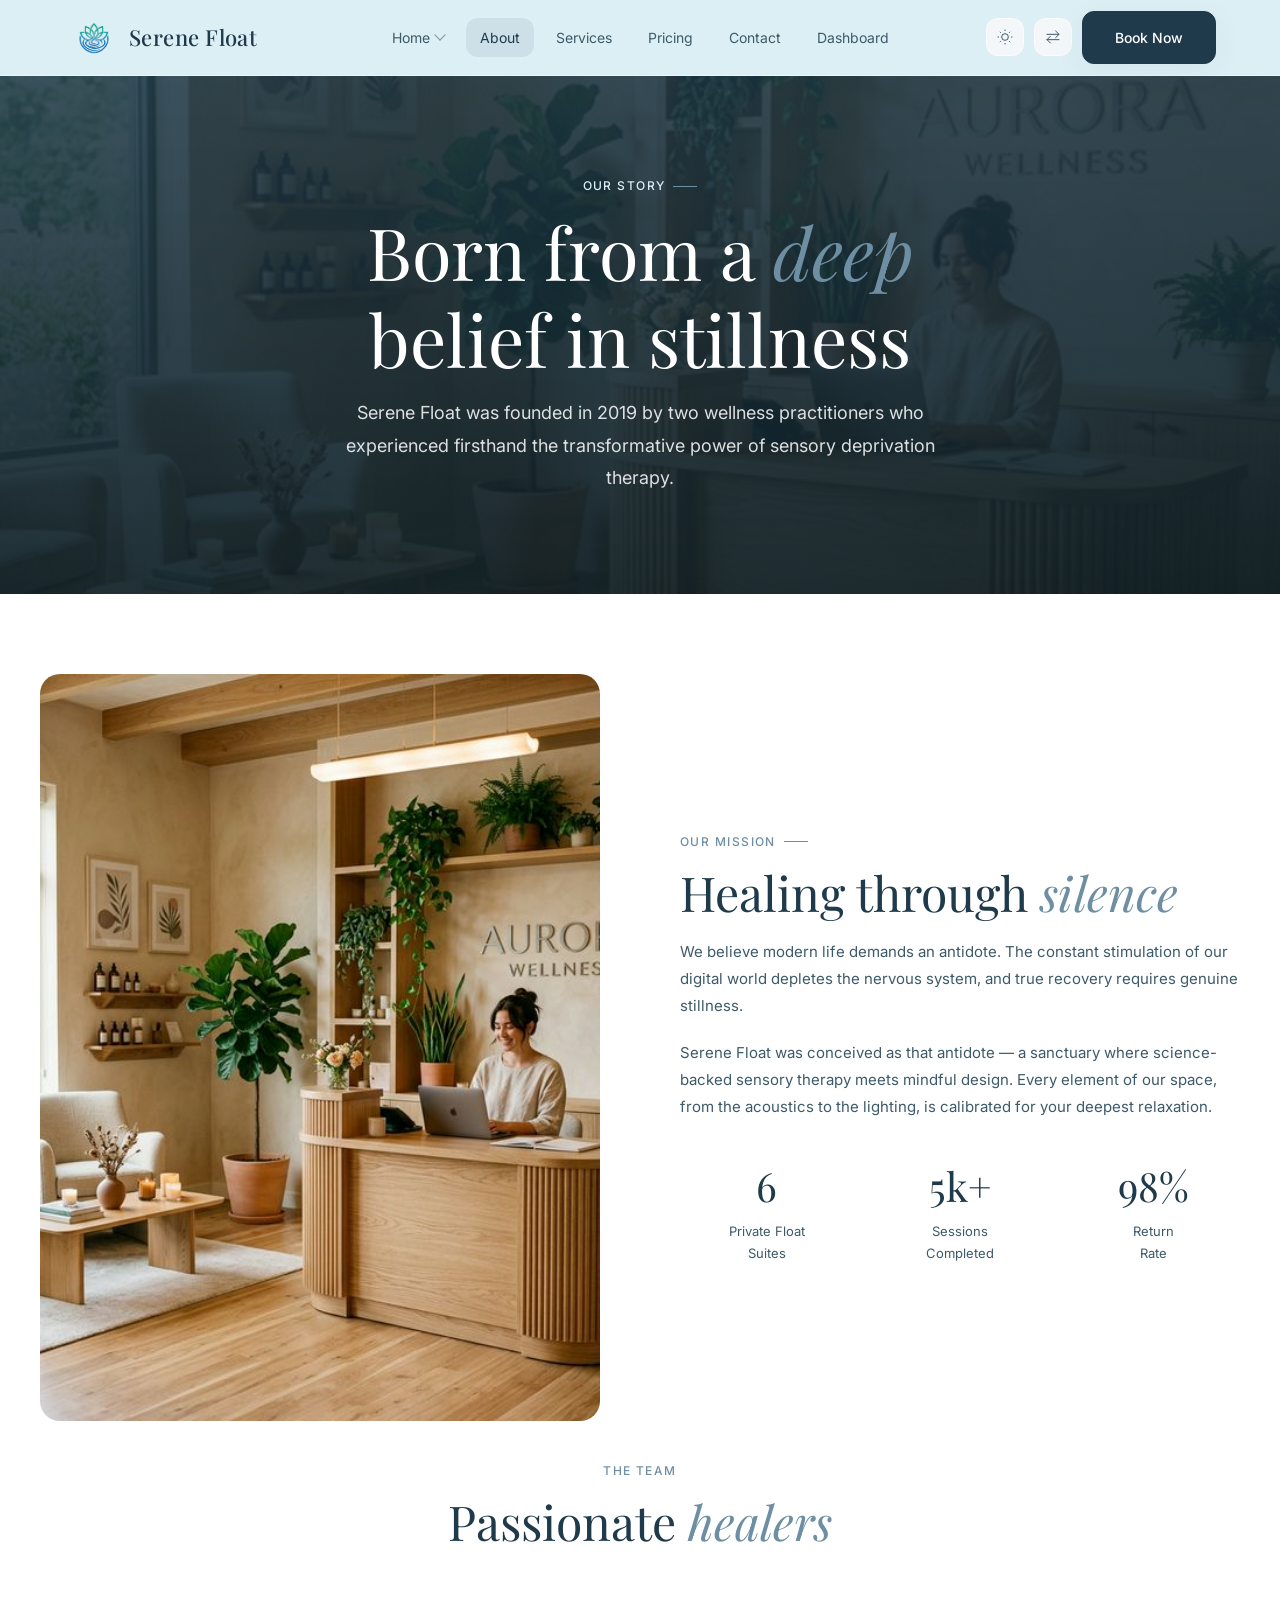
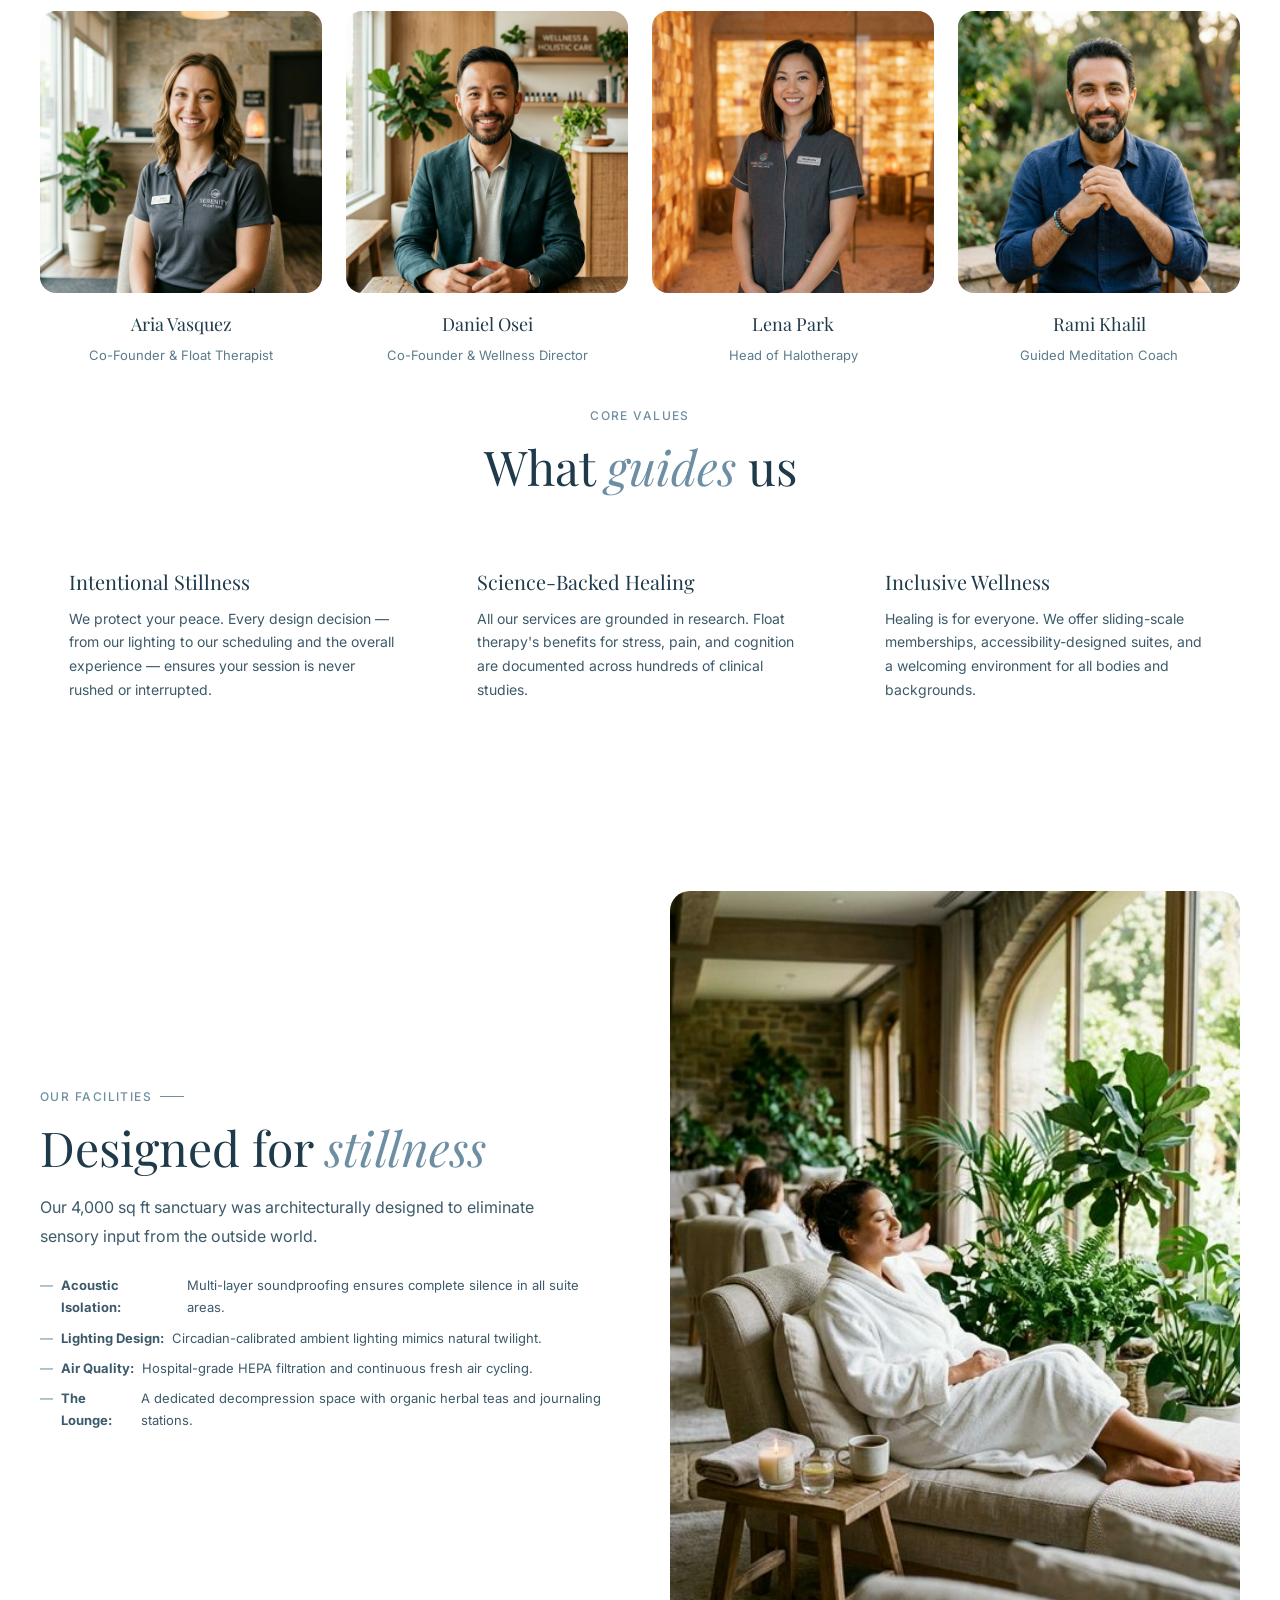
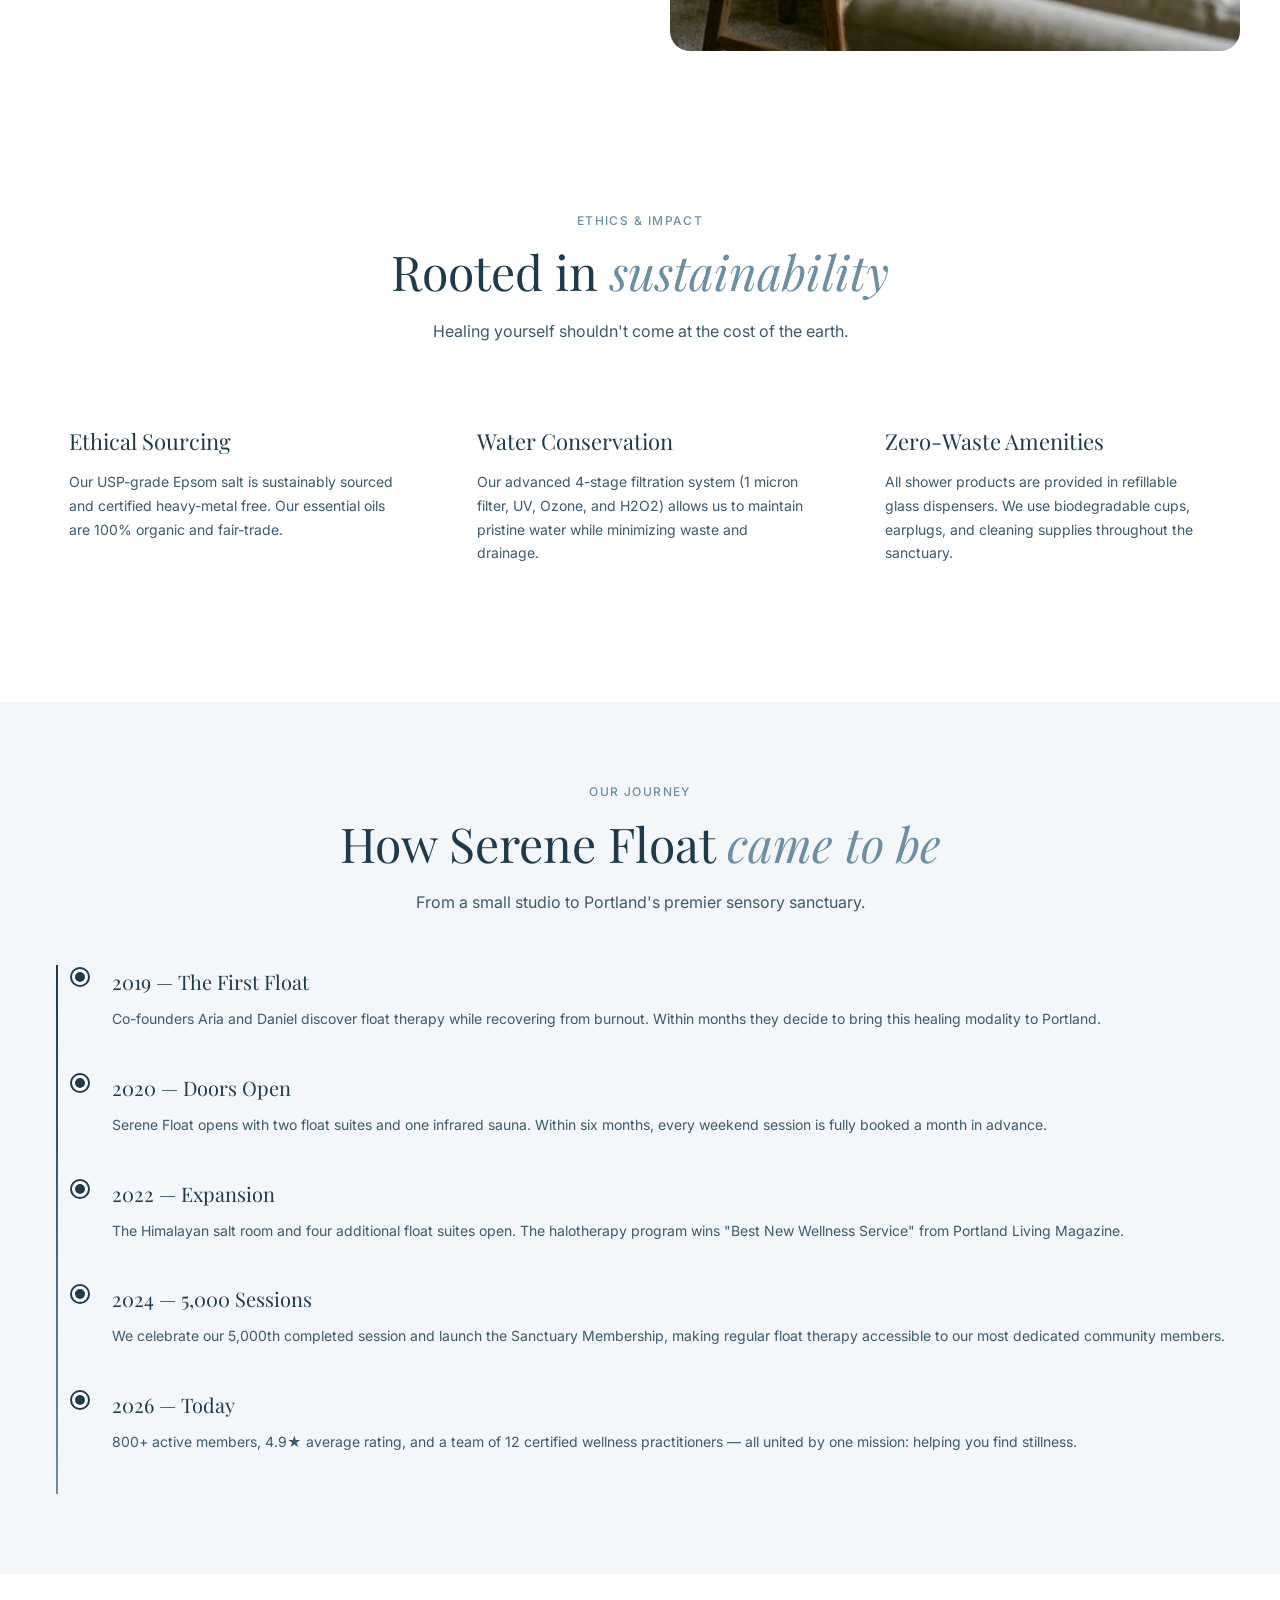
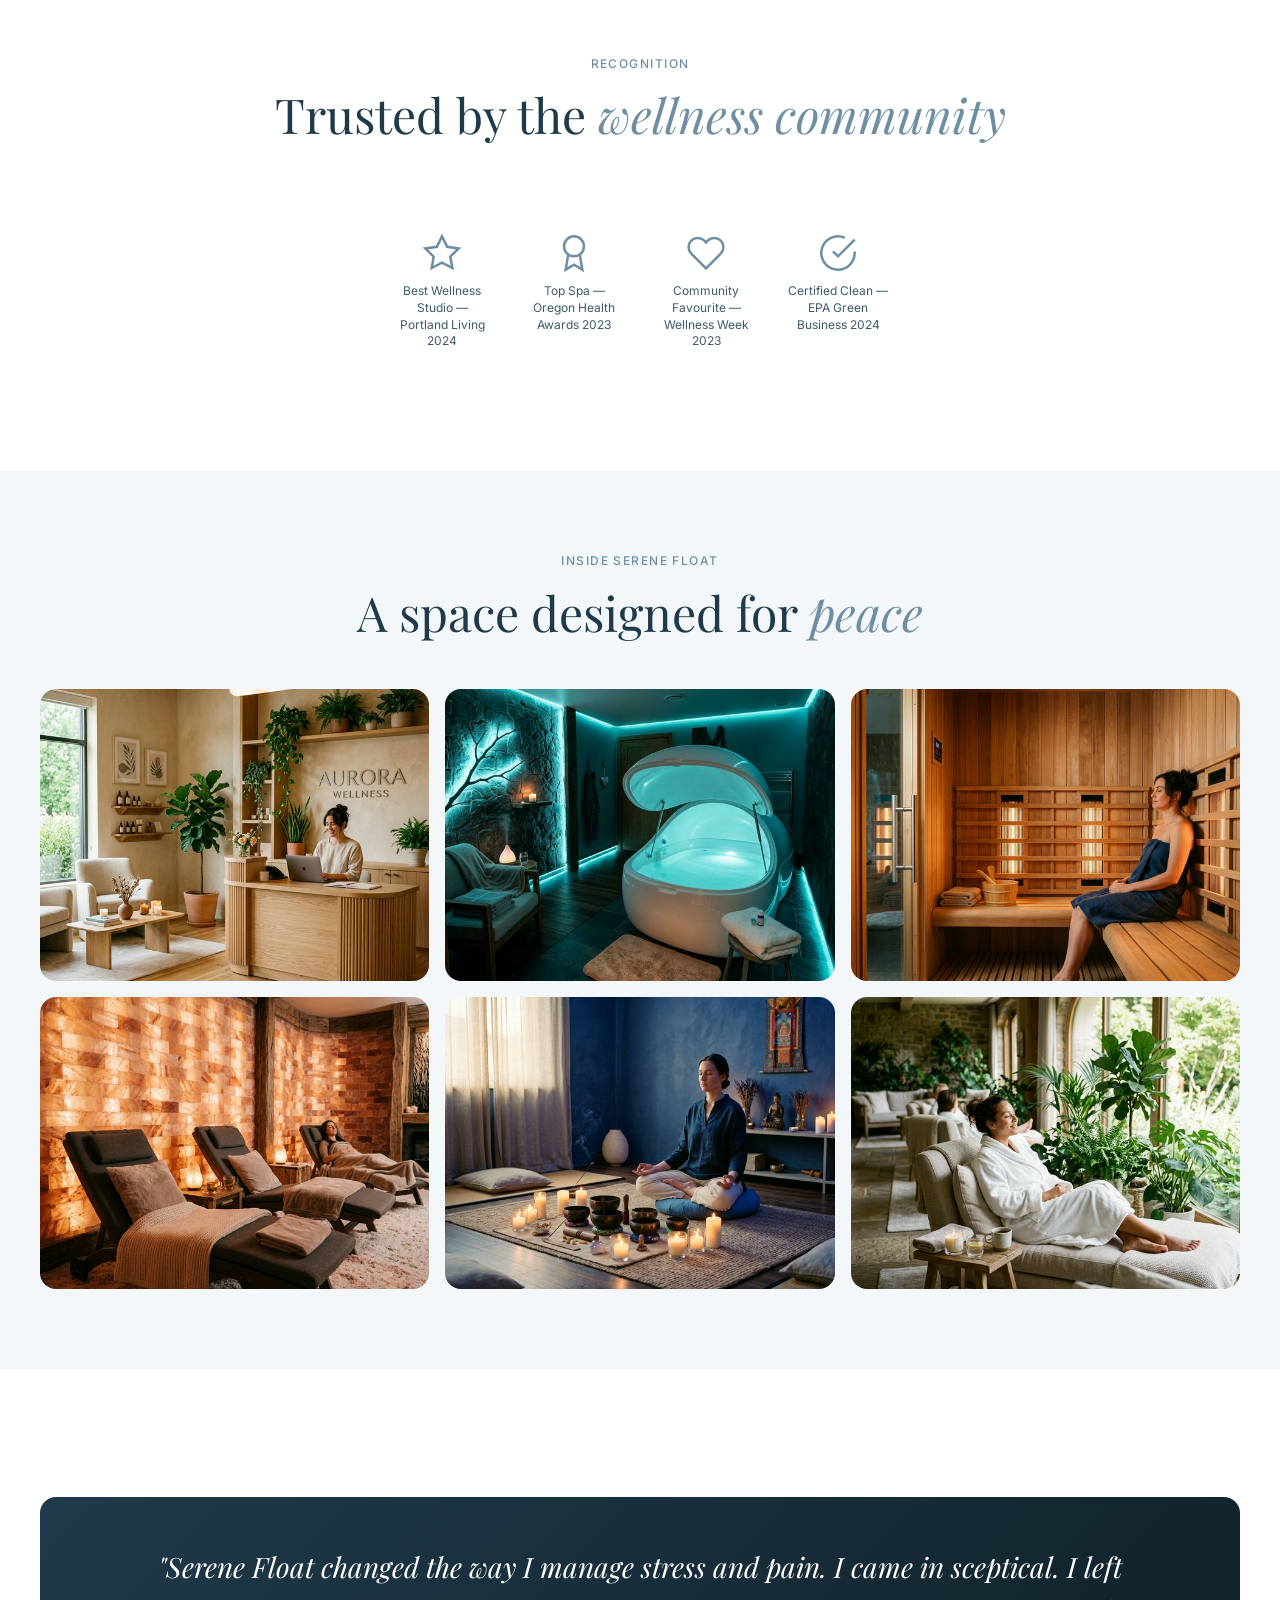
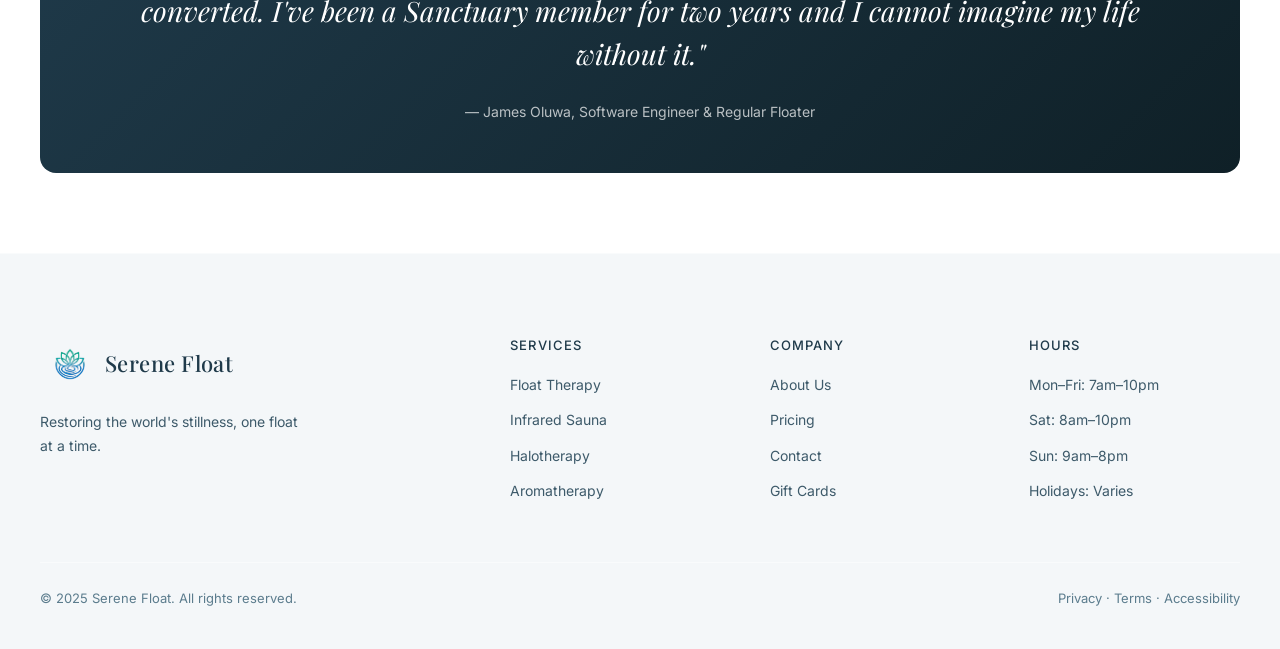
==== commit c992b730: "correction updated" ====
--- a/pages/about.html
+++ b/pages/about.html
@@ -56,8 +56,8 @@
               </svg>
             </button>
             <button class="icon-btn" onclick="toggleRTL()" title="Toggle RTL">
-              <svg viewBox="0 0 24 24" fill="none" stroke="currentColor" stroke-width="1.5">
-                <path d="M4 6h16M4 12h16M4 18h10" />
+              <svg viewBox="0 0 24 24" fill="none" stroke="currentColor" stroke-width="1.5" stroke-linecap="round" stroke-linejoin="round">
+                <path d="M16 3l5 5-5 5M21 8H3M8 11l-5 5 5 5M3 16h18" />
               </svg>
             </button>
           </div>
@@ -90,8 +90,10 @@
               fill="none"
               stroke="currentColor"
               stroke-width="1.5"
+              stroke-linecap="round"
+              stroke-linejoin="round"
             >
-              <path d="M4 6h16M4 12h16 M4 18h10" />
+              <path d="M16 3l5 5-5 5M21 8H3M8 11l-5 5 5 5M3 16h18" />
             </svg>
           </button>
           <a href="signup.html" class="btn btn-primary"
--- a/assets/css/style.css
+++ b/assets/css/style.css
@@ -3489,8 +3489,8 @@
 
 @media (max-width: 480px) {
   .nav-inner, .hero, .section, .site-footer, .page-hero { padding-left: 20px; padding-right: 20px; }
-  .hero h1 { font-size: 36px; }
-  .float-pod { aspect-ratio: 4/3; min-height: 280px; }
+  .hero h1 { font-size: clamp(28px, 8vw, 36px); }
+  .float-pod { aspect-ratio: 4/3; width: 100%; min-height: auto; }
   .hero-stats { gap: 8px; padding: 12px; bottom: 15px; }
   .stat-val { font-size: 20px; }
 
@@ -3552,7 +3552,7 @@
   .logo-icon { width: 40px; height: 40px; }
   .nav-actions { gap: 6px; margin-right: 8px; }
   .icon-btn { width: 34px; height: 34px; }
-  .hero, .section, .site-footer, .page-hero { padding-left: 24px; padding-right: 24px; }
+  .hero, .section, .site-footer, .page-hero { padding-left: 16px; padding-right: 16px; }
 
   /* Services page at 360px */
   .sdc-body { padding: 16px 12px; }
@@ -3571,15 +3571,17 @@
 
   /* Hero section */
   .hero { min-height: auto; padding-top: calc(var(--nav-h) + 40px); padding-bottom: 60px; }
-  .hero h1 { font-size: 26px; line-height: 1.2; }
-  .hero-inner { gap: 32px; }
-  .hero-label { font-size: 10px; margin-bottom: 8px; }
+  .hero h1 { font-size: 24px; line-height: 1.2; }
+  .hero-inner { gap: 24px; }
+  .hero-label { font-size: 9px; margin-bottom: 8px; }
   .hero-label::before { display: none; }
   .hero::before { display: none; }
-  .hero-actions { flex-direction: column; width: 100%; gap: 12px; margin-top: 32px; }
-  .hero-actions .btn { width: 100%; justify-content: center; }
-  .hero-stats { gap: 6px; padding: 12px; bottom: 10px; width: calc(100% - 32px); left: 16px; transform: none; }
-  .hero-desc { font-size: 14px; line-height: 1.6; margin: 0 auto; }
+  .hero-actions { flex-direction: column; width: 100%; gap: 10px; margin-top: 24px; }
+  .hero-actions .btn { width: 100%; justify-content: center; padding: 12px 24px; }
+  .hero-stats { gap: 6px; padding: 10px; bottom: 10px; width: calc(100% - 32px); left: 16px; transform: none; }
+  .stat-val { font-size: 18px; }
+  .stat-label { font-size: 9px; }
+  .hero-desc { font-size: 13px; line-height: 1.6; margin: 0 auto; }
   .page-hero { padding-top: calc(var(--nav-h) + 40px); padding-bottom: 40px; }
   .section-title { font-size: 22px; }
   .section-sub { font-size: 13px; }
